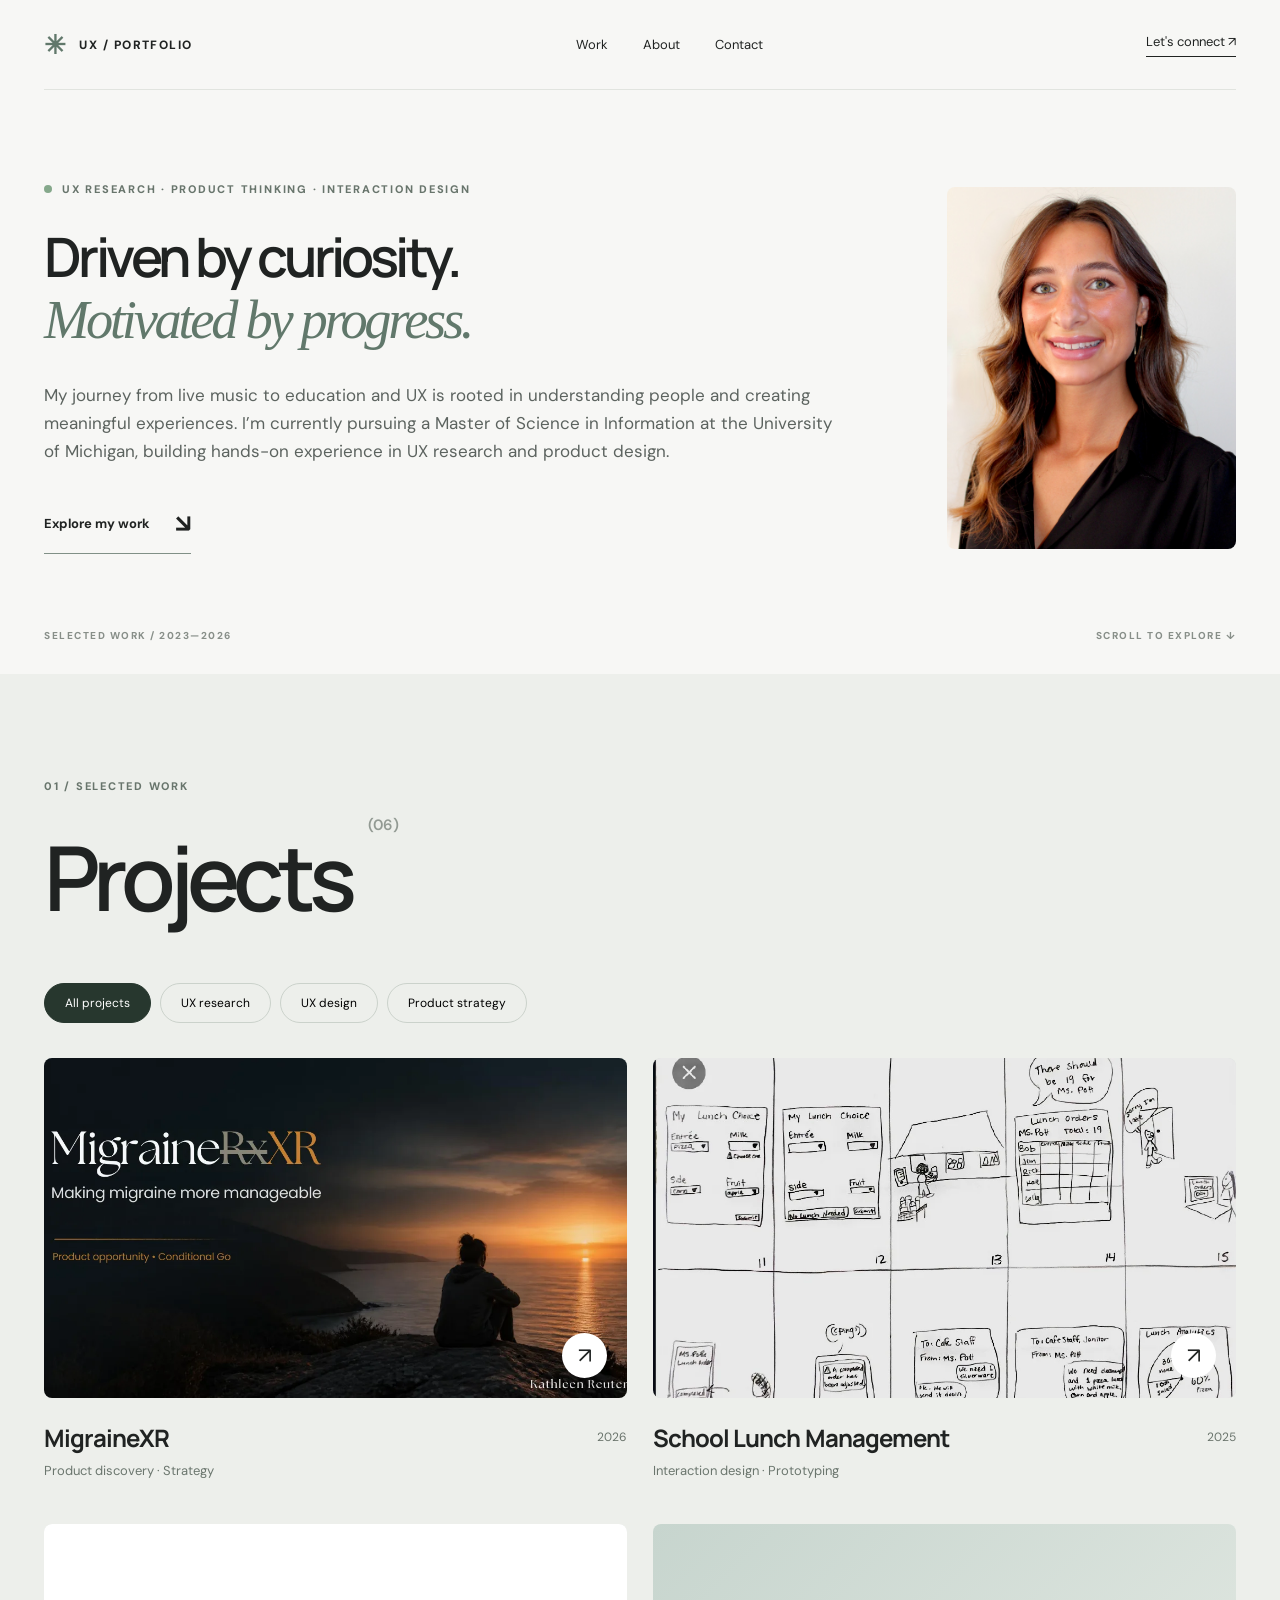
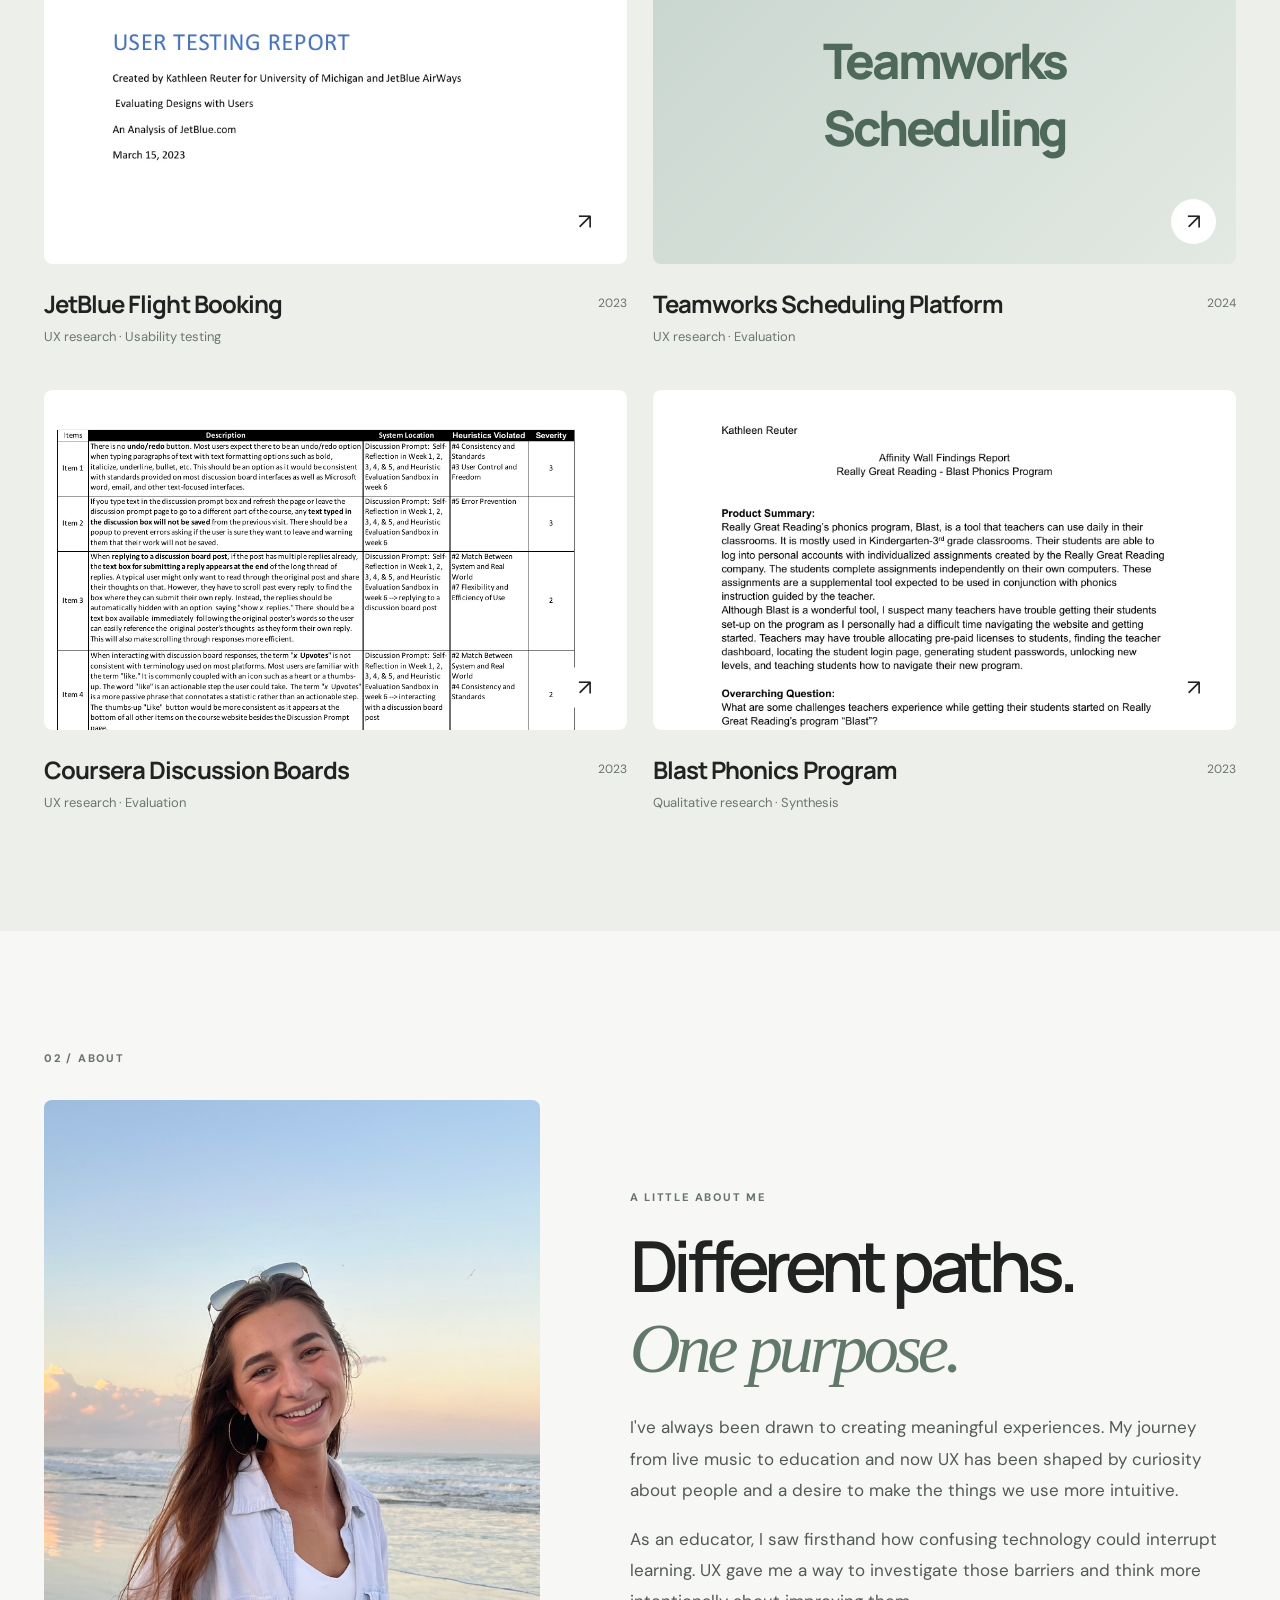
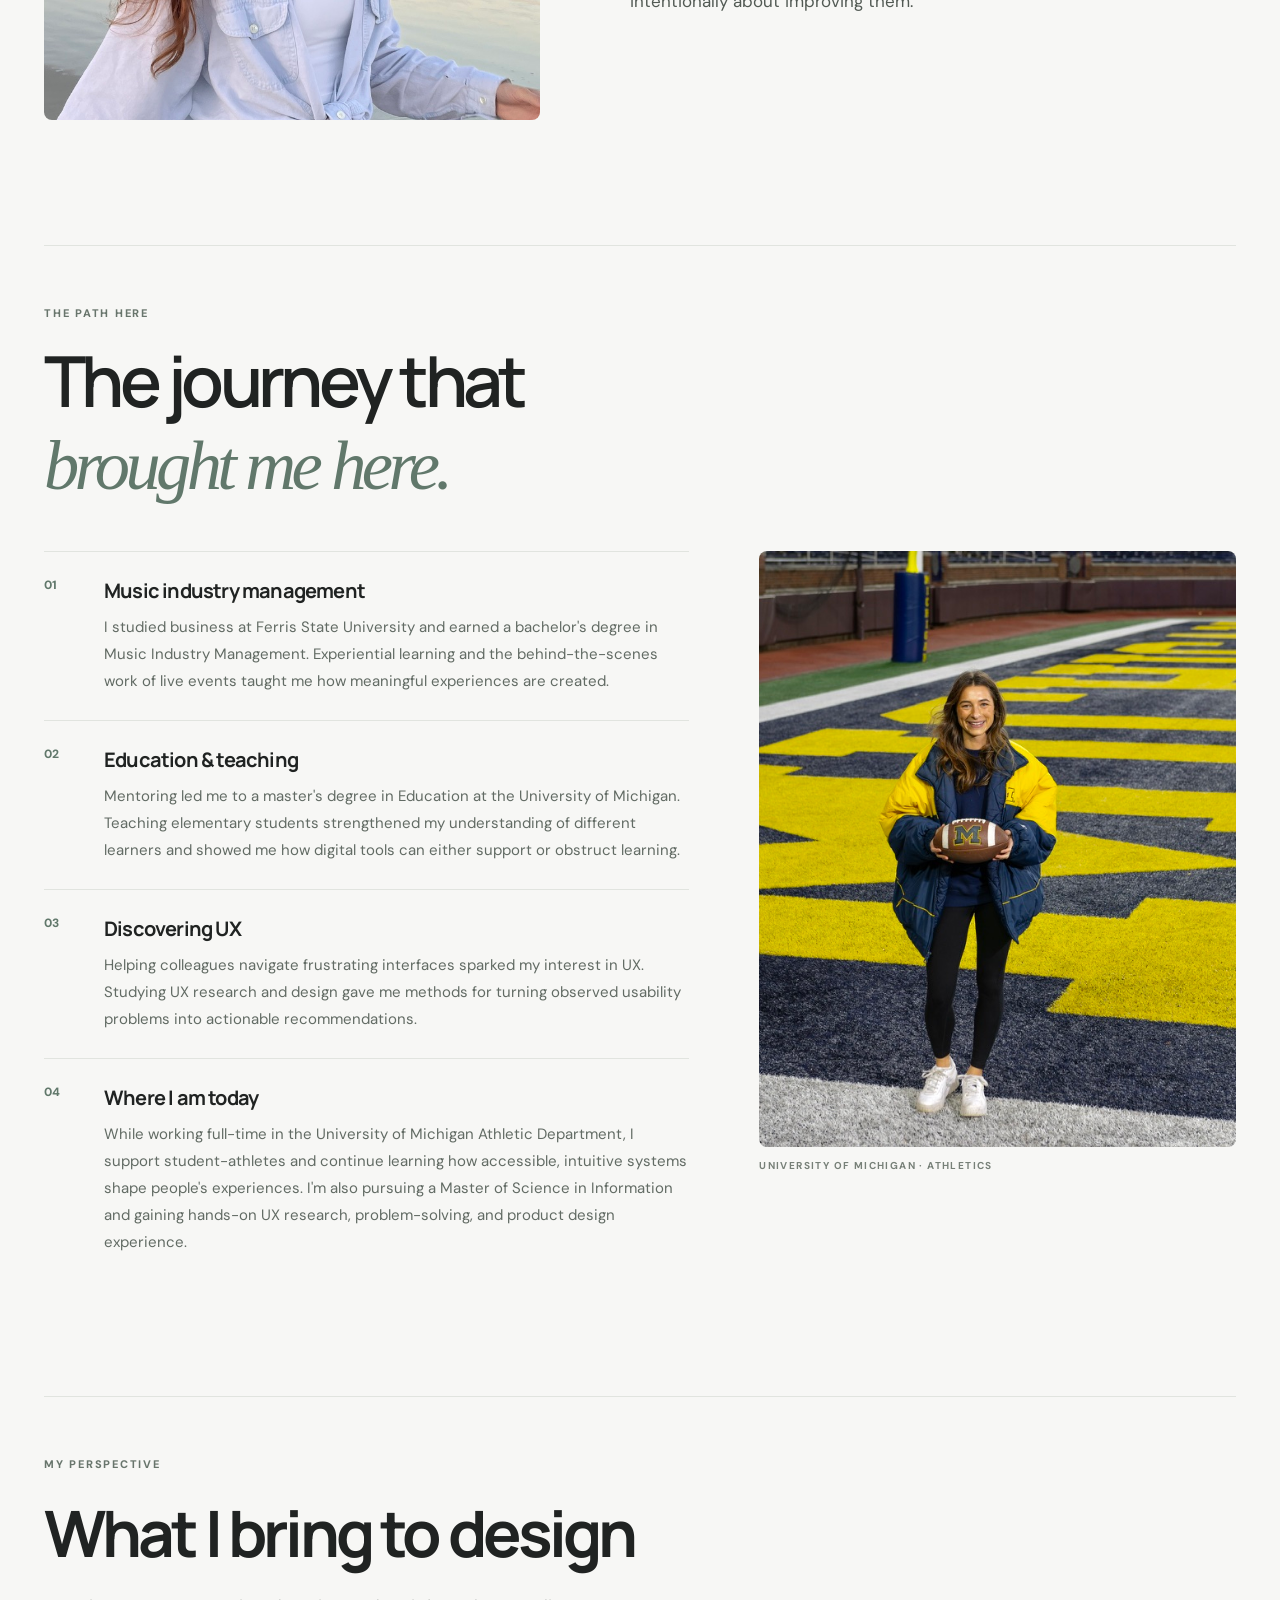
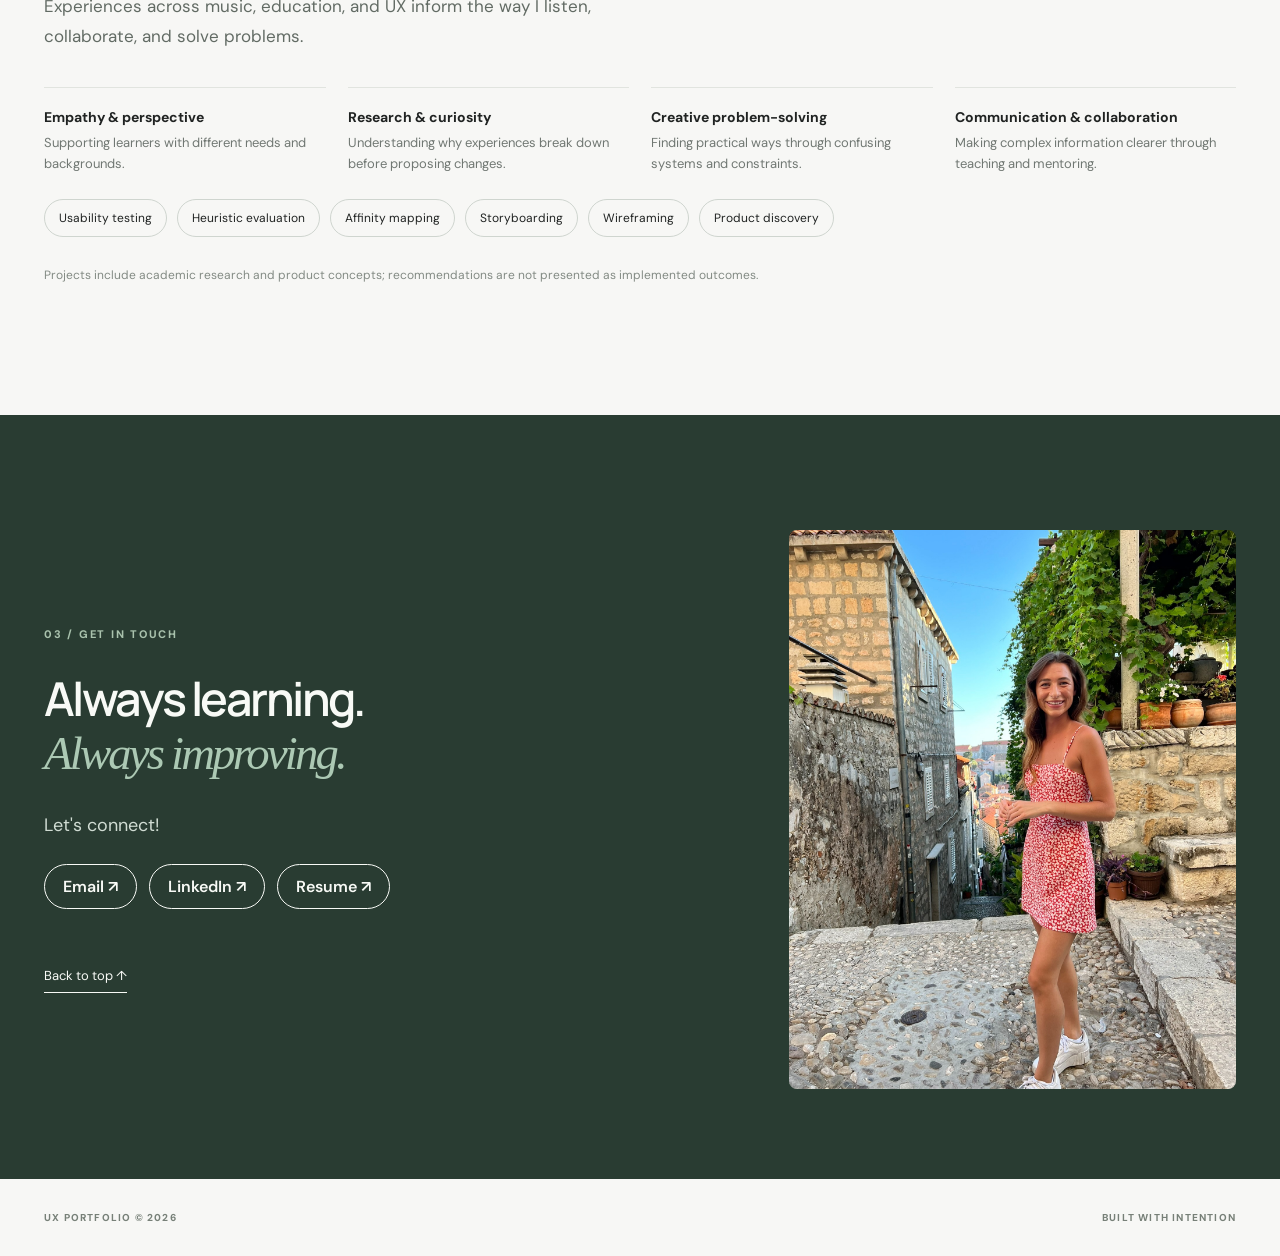
==== index.html @ 49d306f0 "Add files via upload" ====
<!doctype html>
<html lang="en"><head><meta charset="utf-8"><meta name="viewport" content="width=device-width, initial-scale=1"><meta name="theme-color" content="#f7f7f5"><meta name="description" content="UX research, interaction design, and product discovery portfolio."><title>UX Portfolio — Research & Product Design</title><link rel="stylesheet" href="styles.css"></head>
<body><a class="skip" href="#main">Skip to content</a><header class="nav wrap"><a class="brand" href="#home" aria-label="Portfolio home"><span class="brand-mark">✳</span><span>UX / PORTFOLIO</span></a><nav aria-label="Main navigation"><a href="#work">Work</a><a href="#about">About</a><a href="#contact">Contact</a></nav><a class="nav-cta" href="#contact">Let's connect <span aria-hidden="true">↗</span></a></header><main id="main"><section id="home" class="hero wrap"><div class="hero-layout"><div class="hero-copy"><div class="eyebrow"><span class="dot"></span> UX RESEARCH · PRODUCT THINKING · INTERACTION DESIGN</div><h1>Driven by curiosity.<br><em>Motivated by progress.</em></h1><p class="hero-intro">My journey from live music to education and UX is rooted in understanding people and creating meaningful experiences. I’m currently pursuing a Master of Science in Information at the University of Michigan, building hands-on experience in UX research and product design.</p><a class="hero-explore" href="#work">Explore my work <span aria-hidden="true">↘</span></a></div><figure class="hero-portrait"><img src="assets/photos/headshot.jpg" alt="Professional portrait of the portfolio designer" fetchpriority="high"></figure></div><div class="hero-meta"><span>SELECTED WORK / 2023—2026</span><span>SCROLL TO EXPLORE ↓</span></div></section><section id="work" class="work-section"><div class="wrap"><div class="section-heading"><div><div class="eyebrow">01 / SELECTED WORK</div><h2>Projects<span class="count">(06)</span></h2></div></div><div class="filters" role="group" aria-label="Filter projects"><button class="filter active" data-filter="all" aria-pressed="true">All projects</button><button class="filter" data-filter="research" aria-pressed="false">UX research</button><button class="filter" data-filter="design" aria-pressed="false">UX design</button><button class="filter" data-filter="strategy" aria-pressed="false">Product strategy</button></div><div class="project-grid" id="project-grid"></div></div></section><section id="about" class="about wrap"><div class="eyebrow">02 / ABOUT</div><div class="about-intro"><figure class="about-photo"><img src="assets/photos/beach.jpg" alt="Smiling portrait at the beach" loading="lazy"></figure><div class="about-intro-copy"><span class="small-label">A LITTLE ABOUT ME</span><h2>Different paths.<br><em>One purpose.</em></h2><p>I've always been drawn to creating meaningful experiences. My journey from live music to education and now UX has been shaped by curiosity about people and a desire to make the things we use more intuitive.</p><p>As an educator, I saw firsthand how confusing technology could interrupt learning. UX gave me a way to investigate those barriers and think more intentionally about improving them.</p></div></div><div class="journey"><div class="journey-heading"><span class="small-label">THE PATH HERE</span><h3>The journey that<br><em>brought me here.</em></h3></div><div class="journey-grid"><div class="journey-steps"><div class="journey-step"><span class="step-number">01</span><div><h4>Music industry management</h4><p>I studied business at Ferris State University and earned a bachelor's degree in Music Industry Management. Experiential learning and the behind-the-scenes work of live events taught me how meaningful experiences are created.</p></div></div><div class="journey-step"><span class="step-number">02</span><div><h4>Education & teaching</h4><p>Mentoring led me to a master's degree in Education at the University of Michigan. Teaching elementary students strengthened my understanding of different learners and showed me how digital tools can either support or obstruct learning.</p></div></div><div class="journey-step"><span class="step-number">03</span><div><h4>Discovering UX</h4><p>Helping colleagues navigate frustrating interfaces sparked my interest in UX. Studying UX research and design gave me methods for turning observed usability problems into actionable recommendations.</p></div></div><div class="journey-step"><span class="step-number">04</span><div><h4>Where I am today</h4><p>While working full-time in the University of Michigan Athletic Department, I support student-athletes and continue learning how accessible, intuitive systems shape people's experiences. I'm also pursuing a Master of Science in Information and gaining hands-on UX research, problem-solving, and product design experience.</p></div></div></div><figure class="journey-photo"><img src="assets/photos/stadium.jpg" alt="Standing in the Michigan Stadium end zone holding a football" loading="lazy"><figcaption>UNIVERSITY OF MICHIGAN · ATHLETICS</figcaption></figure></div></div><div class="strengths-section"><div class="strengths-heading"><span class="small-label">MY PERSPECTIVE</span><h3>What I bring to design</h3><p>Experiences across music, education, and UX inform the way I listen, collaborate, and solve problems.</p></div><div class="strength-grid"><div><strong>Empathy & perspective</strong><span>Supporting learners with different needs and backgrounds.</span></div><div><strong>Research & curiosity</strong><span>Understanding why experiences break down before proposing changes.</span></div><div><strong>Creative problem-solving</strong><span>Finding practical ways through confusing systems and constraints.</span></div><div><strong>Communication & collaboration</strong><span>Making complex information clearer through teaching and mentoring.</span></div></div><div class="skill-list"><span>Usability testing</span><span>Heuristic evaluation</span><span>Affinity mapping</span><span>Storyboarding</span><span>Wireframing</span><span>Product discovery</span></div><p class="muted">Projects include academic research and product concepts; recommendations are not presented as implemented outcomes.</p></div></section><section id="contact" class="contact"><div class="wrap contact-layout"><div class="contact-copy"><div class="eyebrow">03 / GET IN TOUCH</div><h2><span class="contact-headline-line">Always learning.</span><em class="contact-headline-line">Always improving.</em></h2><p>Let's connect!</p><div class="contact-links" aria-label="Contact links"><a href="mailto:reuterk@umich.edu">Email ↗</a><a href="https://www.linkedin.com/in/kathleenreuter/" target="_blank" rel="noopener noreferrer">LinkedIn ↗</a><a href="assets/Kathleen_Reuter_Resume.pdf" target="_blank" rel="noopener noreferrer">Resume ↗</a></div><a href="#home" class="backtop">Back to top ↑</a></div><figure class="contact-photo"><img src="assets/photos/contact.jpg" alt="Smiling on a sunlit stone street while traveling" loading="lazy"></figure></div></section></main><footer class="footer wrap"><span>UX PORTFOLIO © <span id="year"></span></span><span>BUILT WITH INTENTION</span></footer><dialog id="case-dialog" aria-labelledby="case-title"><button class="close" id="close-dialog" aria-label="Close case study">✕</button><div id="case-content"></div></dialog><script src="projects.js"></script><script src="script.js"></script></body></html>
---- styles.css ----
@import url('https://fonts.googleapis.com/css2?family=DM+Sans:wght@400;500;600;700&family=Manrope:wght@400;500;600;700;800&display=swap');:root{--ink:#202322;--muted:#717873;--bg:#f7f7f5;--line:#e1e4df;--accent:#61786b}*{box-sizing:border-box}html{scroll-behavior:smooth}body{margin:0;background:var(--bg);color:var(--ink);font-family:'DM Sans',sans-serif}a{color:inherit;text-decoration:none}button{font:inherit}button:focus-visible,a:focus-visible{outline:3px solid #688f7b;outline-offset:4px}.wrap{width:min(1200px,calc(100% - 88px));margin:auto}.skip{position:absolute;top:-100px;background:white;padding:12px;z-index:20}.skip:focus{top:8px}.nav{height:90px;display:flex;align-items:center;justify-content:space-between;border-bottom:1px solid var(--line)}.brand{font-size:12px;font-weight:800;letter-spacing:.12em;display:flex;align-items:center;gap:12px}.brand-mark{font-size:26px;color:var(--accent)}.nav nav{display:flex;gap:35px;font-size:13px}.nav-cta{font-size:13px;border-bottom:1px solid;padding-bottom:6px}.hero{padding-top:108px}.eyebrow{font-size:11px;font-weight:800;letter-spacing:.16em;color:#68756c;display:flex;align-items:center;gap:10px}.dot{width:8px;height:8px;background:#85a88b;border-radius:50%}h1,h2,h3,p{margin-top:0}h1,h2{font-family:Manrope,sans-serif;letter-spacing:-.075em}h1{font-size:clamp(75px,11vw,165px);line-height:1.01;margin:35px 0 42px;font-weight:600}h1 em,h2 em{font-family:Georgia,serif;font-weight:400;color:var(--accent);letter-spacing:-.06em}.hero-bottom{display:flex;justify-content:space-between;align-items:end}.hero-bottom p{font-size:20px;line-height:1.65;max-width:550px;color:#5c635f}.round-arrow{border:1px solid #bdc5bf;border-radius:100%;height:70px;width:70px;display:grid;place-items:center;font-size:30px;transition:background .2s,transform .2s}.round-arrow:hover{background:#dce7de;transform:translateY(3px)}.hero-meta{display:flex;justify-content:space-between;margin-top:110px;padding-bottom:32px;font-size:10px;font-weight:800;letter-spacing:.15em;color:#888f89}.work-section{background:#edefeb;padding:105px 0 120px}.section-heading{display:flex;justify-content:space-between;align-items:end;gap:50px}.section-heading h2{font-size:clamp(60px,7vw,105px);font-weight:600;margin:22px 0 0}.count{font-family:DM Sans;font-size:15px;letter-spacing:0;color:#929a93;vertical-align:top;margin-left:18px}.section-heading>p{max-width:370px;font-size:15px;line-height:1.8;color:#6a716c}.filters{display:flex;gap:9px;flex-wrap:wrap;margin:45px 0 35px}.filter{border:1px solid #cbd2cb;background:transparent;border-radius:50px;padding:11px 20px;cursor:pointer;font-size:12px}.filter.active,.filter:hover{background:#27372e;color:white;border-color:#27372e}.project-grid{display:grid;grid-template-columns:repeat(2,minmax(0,1fr));gap:45px 26px}.project{cursor:pointer;text-align:left;background:transparent;border:0;padding:0;display:block;width:100%;color:inherit}.thumb{height:340px;border-radius:8px;overflow:hidden;background:#dce2dc;display:grid;place-items:center;position:relative}.thumb img{width:100%;height:100%;object-fit:cover;object-position:center 22%;transition:transform .4s}.project:hover img{transform:scale(1.035)}.thumb.noimage{background:linear-gradient(135deg,#c7d5ce,#e3e9e3)}.graphic{font-family:Manrope;font-size:clamp(25px,4vw,49px);font-weight:800;letter-spacing:-.07em;color:#4e695a;text-align:center;padding:30px}.thumb .view{position:absolute;right:20px;bottom:20px;background:#fff;border-radius:50%;width:45px;height:45px;display:grid;place-items:center;font-size:22px}.project-top{display:flex;justify-content:space-between;gap:15px;align-items:center;margin:23px 0 8px}.project h3{font-family:Manrope;font-size:24px;letter-spacing:-.04em;margin:0}.project-year{font-size:12px;color:#69736b}.project-sub{font-size:13px;color:#6b766e;margin-bottom:0}.about{padding:120px 0 130px}.about-grid{display:grid;grid-template-columns:1.1fr 1fr;gap:60px;margin-top:32px}.about h2{font-size:clamp(55px,6vw,90px);font-weight:600;line-height:1.15}.about-grid p{font-size:18px;line-height:1.8;color:#525a54}.about-grid .muted{font-size:13px;color:#838b84}.skill-list{display:flex;gap:10px;flex-wrap:wrap;margin-top:25px}.skill-list span{border:1px solid #cfd5cf;border-radius:30px;padding:10px 14px;font-size:12px}.contact{background:#293c32;color:#f8faf6;padding:115px 0 90px}.contact .eyebrow{color:#a9c2ad}.contact h2{font-size:clamp(64px,9vw,130px);line-height:1.1;font-weight:600;margin:30px 0}.contact h2 em{color:#acc9b4}.contact p{font-size:18px;color:#d0dcd3;line-height:1.6}.contact .contact-note{font-size:12px;color:#a9b9ad}.backtop{display:inline-block;margin-top:40px;border-bottom:1px solid;padding-bottom:8px;font-size:13px}.footer{padding:32px 0;display:flex;justify-content:space-between;font-size:10px;font-weight:800;letter-spacing:.12em;color:#778078}dialog{border:0;padding:0;max-width:850px;width:calc(100% - 28px);max-height:90vh;border-radius:12px;background:#fbfcfa;color:var(--ink);box-shadow:0 30px 100px #0004}dialog::backdrop{background:#15251bc4;backdrop-filter:blur(5px)}.close{position:sticky;top:15px;float:right;margin:15px 15px 0 0;border:0;background:#e8eee8;border-radius:100%;height:40px;width:40px;cursor:pointer;z-index:3}.case{padding:55px 55px 65px}.case h2{font-size:clamp(40px,6vw,70px);line-height:1.12;margin:18px 0}.case-lead{font-size:21px;line-height:1.5;color:#53645a}.case-cover{width:100%;max-height:410px;object-fit:contain;background:#edf1ed;border-radius:8px;margin:25px 0}.case h3{font-size:15px;text-transform:uppercase;letter-spacing:.13em;margin:38px 0 12px}.case p{line-height:1.85;color:#555f58}.case-tags{display:flex;flex-wrap:wrap;gap:9px;margin-top:18px}.case-tags span{background:#e7eee7;border-radius:25px;padding:8px 12px;font-size:12px}.source-link{display:inline-block;margin-top:30px;padding:15px 21px;background:#273e30;color:white;border-radius:5px;font-size:13px}.disclaimer{font-size:12px!important;color:#818981!important}@media(max-width:750px){.wrap{width:calc(100% - 38px)}.nav{height:75px}.nav nav{gap:16px}.nav-cta{display:none}.hero{padding-top:75px}h1{font-size:clamp(61px,13vw,100px)}.hero-bottom p{font-size:16px;max-width:75%}.round-arrow{width:54px;height:54px}.hero-meta{margin-top:85px}.section-heading{display:block}.section-heading>p{margin-top:20px}.work-section{padding:75px 0}.project-grid{grid-template-columns:1fr}.thumb{height:280px}.about{padding:80px 0}.about-grid{grid-template-columns:1fr;gap:12px}.about-grid p{font-size:16px}.contact{padding:80px 0}.case{padding:45px 22px}.case h2{font-size:42px}}@media(prefers-reduced-motion:reduce){html{scroll-behavior:auto}*{transition:none!important}}
/* Personal story and strengths */
.strength-heading{font-family:Manrope,sans-serif;font-size:19px;letter-spacing:-.035em;margin:32px 0 18px}.strength-grid{display:grid;grid-template-columns:repeat(2,minmax(0,1fr));gap:22px 20px}.strength-grid div{border-top:1px solid var(--line);padding-top:14px}.strength-grid strong{display:block;font-size:14px;margin-bottom:7px}.strength-grid span{display:block;font-size:13px;line-height:1.6;color:var(--muted)}@media(max-width:550px){.strength-grid{grid-template-columns:1fr}}

/* Photo-led editorial redesign */
.hero{padding-top:92px}.hero-layout{display:grid;grid-template-columns:minmax(0,1.35fr) minmax(260px,.65fr);gap:55px;align-items:center}.hero h1{font-size:clamp(66px,8.5vw,125px);margin:30px 0 30px}.hero-intro{font-size:18px;line-height:1.75;color:#5c635f;max-width:570px}.hero-explore{display:inline-flex;align-items:center;gap:25px;font-size:13px;font-weight:700;border-bottom:1px solid #819087;padding:13px 0;margin-top:12px}.hero-explore span{font-size:25px}.hero-portrait,.about-photo,.journey-photo,.contact-photo{margin:0;min-width:0}.hero-portrait img{display:block;width:100%;aspect-ratio:4/5;object-fit:cover;object-position:center 26%;border-radius:8px}.hero-portrait figcaption,.journey-photo figcaption{font-size:10px;letter-spacing:.14em;font-weight:700;color:#778078;margin-top:12px}.hero-meta{margin-top:75px}.section-heading>p{display:none}
.about{padding:120px 0}.about-intro{display:grid;grid-template-columns:minmax(0,.9fr) minmax(0,1.1fr);align-items:center;gap:clamp(35px,7vw,100px);margin-top:35px}.about-photo img{width:100%;aspect-ratio:4/5;object-fit:cover;object-position:center 42%;border-radius:8px;display:block}.small-label{font-size:11px;font-weight:800;letter-spacing:.16em;color:#68756c}.about-intro-copy h2{font-size:clamp(48px,5.5vw,80px);line-height:1.13;margin:20px 0 24px}.about-intro-copy p{font-size:17px;line-height:1.85;color:#525a54}.about-intro-copy .about-statement{font-weight:700;color:#3b5546;font-size:18px}.journey{margin-top:125px;padding-top:55px;border-top:1px solid var(--line)}.journey-heading h3{font-family:Manrope,sans-serif;letter-spacing:-.065em;font-weight:600;font-size:clamp(42px,5.5vw,72px);line-height:1.16;margin:18px 0 45px}.journey-heading h3 em{font-family:Georgia,serif;font-weight:400;color:var(--accent)}.journey-grid{display:grid;grid-template-columns:minmax(0,1.15fr) minmax(0,.85fr);gap:70px;align-items:start}.journey-step{display:grid;grid-template-columns:40px 1fr;gap:20px;border-top:1px solid var(--line);padding:25px 0}.step-number{font-size:12px;color:var(--accent);font-weight:800}.journey-step h4{font-family:Manrope,sans-serif;font-size:20px;letter-spacing:-.04em;margin:0 0 10px}.journey-step p{font-size:15px;line-height:1.8;color:#626b64;margin:0}.journey-photo{position:sticky;top:35px}.journey-photo img{width:100%;aspect-ratio:4/5;object-fit:cover;object-position:center;border-radius:8px;display:block}.strengths-section{margin-top:115px;padding-top:55px;border-top:1px solid var(--line)}.strengths-heading{max-width:640px}.strengths-heading h3{font-family:Manrope,sans-serif;font-size:clamp(38px,5vw,65px);letter-spacing:-.06em;margin:16px 0}.strengths-heading p{font-size:17px;line-height:1.75;color:#626b64}.strengths-section .strength-grid{grid-template-columns:repeat(4,minmax(0,1fr));gap:22px;margin-top:35px}.strengths-section .strength-grid div{padding-top:20px}.strengths-section .muted{font-size:12px;color:#838b84;margin-top:30px}.contact-layout{display:grid;grid-template-columns:minmax(0,1.2fr) minmax(0,.8fr);gap:75px;align-items:center}.contact h2{font-size:clamp(68px,9vw,125px)}.contact-copy>p{max-width:520px}.contact-photo img{display:block;width:100%;aspect-ratio:4/5;object-fit:cover;object-position:center 35%;border-radius:8px}.contact-photo{align-self:stretch}.contact-photo img{height:100%}
@media(max-width:850px){.hero-layout{gap:25px;grid-template-columns:minmax(0,1.2fr) minmax(0,.8fr)}.hero h1{font-size:clamp(52px,8vw,82px)}.hero-intro{font-size:16px}.journey-grid{gap:30px}.strengths-section .strength-grid{grid-template-columns:repeat(2,minmax(0,1fr))}.contact-layout{gap:30px}}
@media(max-width:620px){.hero{padding-top:55px}.hero-layout{grid-template-columns:1fr}.hero h1{font-size:clamp(58px,12vw,82px)}.hero-portrait{width:min(78%,360px);margin:15px auto 0}.hero-meta{margin-top:50px}.about{padding:80px 0}.about-intro{grid-template-columns:1fr;gap:30px}.about-photo{width:min(85%,390px);margin:auto}.about-intro-copy h2{font-size:53px}.journey{margin-top:75px}.journey-grid{grid-template-columns:1fr}.journey-photo{position:static;max-width:440px}.strengths-section{margin-top:75px}.contact-layout{grid-template-columns:1fr}.contact-photo{width:min(85%,380px);margin:10px auto 0}.contact-photo img{height:auto}.contact h2{font-size:75px}}

/* V11: compact hero headline, retaining existing type and colors */
.hero h1{font-size:clamp(36px,4.25vw,62px);line-height:1.12;letter-spacing:-.065em}
@media(max-width:850px){.hero h1{font-size:clamp(32px,4.7vw,48px)}}
@media(max-width:620px){.hero h1{font-size:clamp(35px,8vw,54px)}}

/* Contact headline: one phrase per line at all screen widths. */
.contact-copy h2 {font-size:clamp(28px,3.65vw,53px);letter-spacing:-.055em;line-height:1.18;}
.contact-headline-line {display:block;white-space:nowrap;}
@media(max-width:620px){.contact-copy h2{font-size:clamp(25px,7.1vw,43px);}}

/* V15: give the homepage introduction room to read in approximately four lines on desktop. */
@media (min-width: 1100px) {
  .hero-layout { grid-template-columns: minmax(0, 1.65fr) minmax(240px, .55fr); gap: 34px; }
  .hero-intro { max-width: 790px; font-size: 17px; line-height: 1.65; }
}

/* Contact action links */
.contact-links{display:flex;gap:12px;flex-wrap:wrap;margin:24px 0 18px}
.contact-links a{display:inline-flex;align-items:center;justify-content:center;padding:11px 18px;border:1px solid currentColor;border-radius:999px;text-decoration:none;font-weight:600;transition:background .2s,color .2s}
.contact-links a:hover,.contact-links a:focus-visible{background:#252525;color:white}
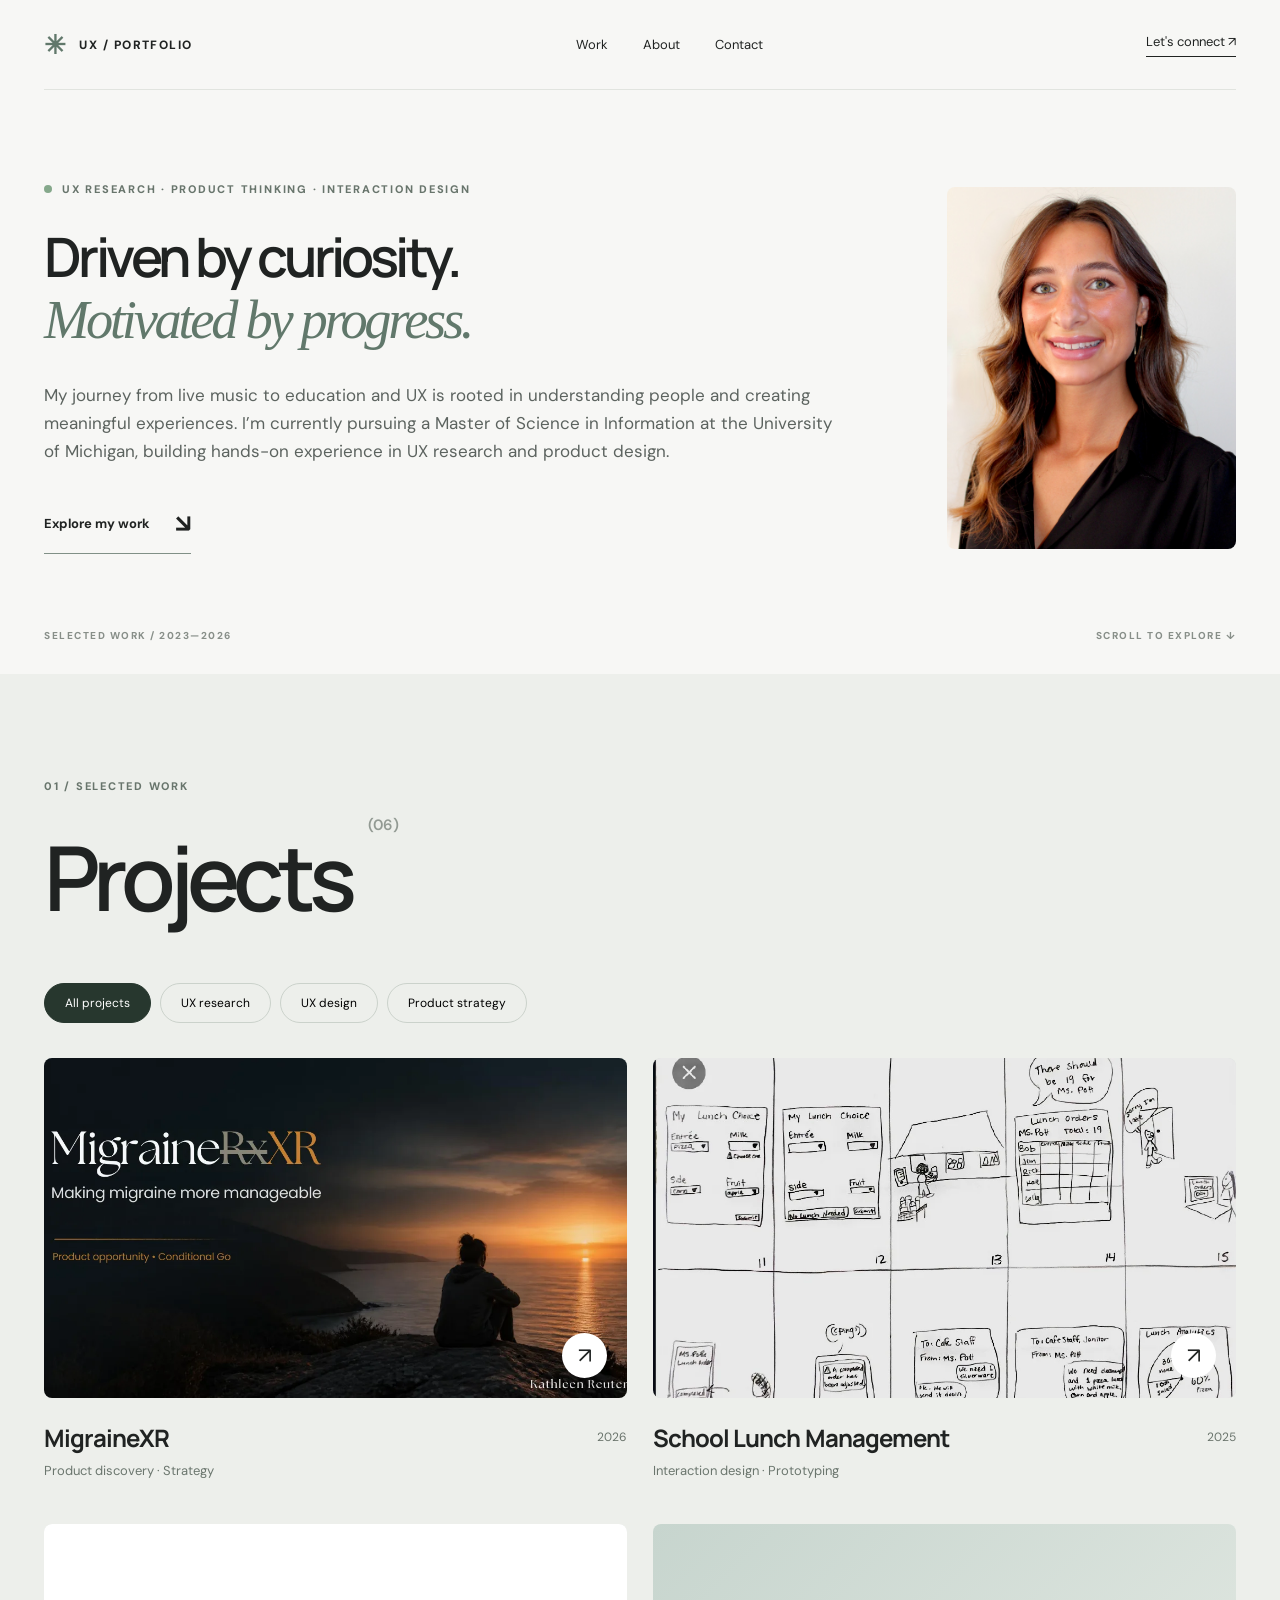
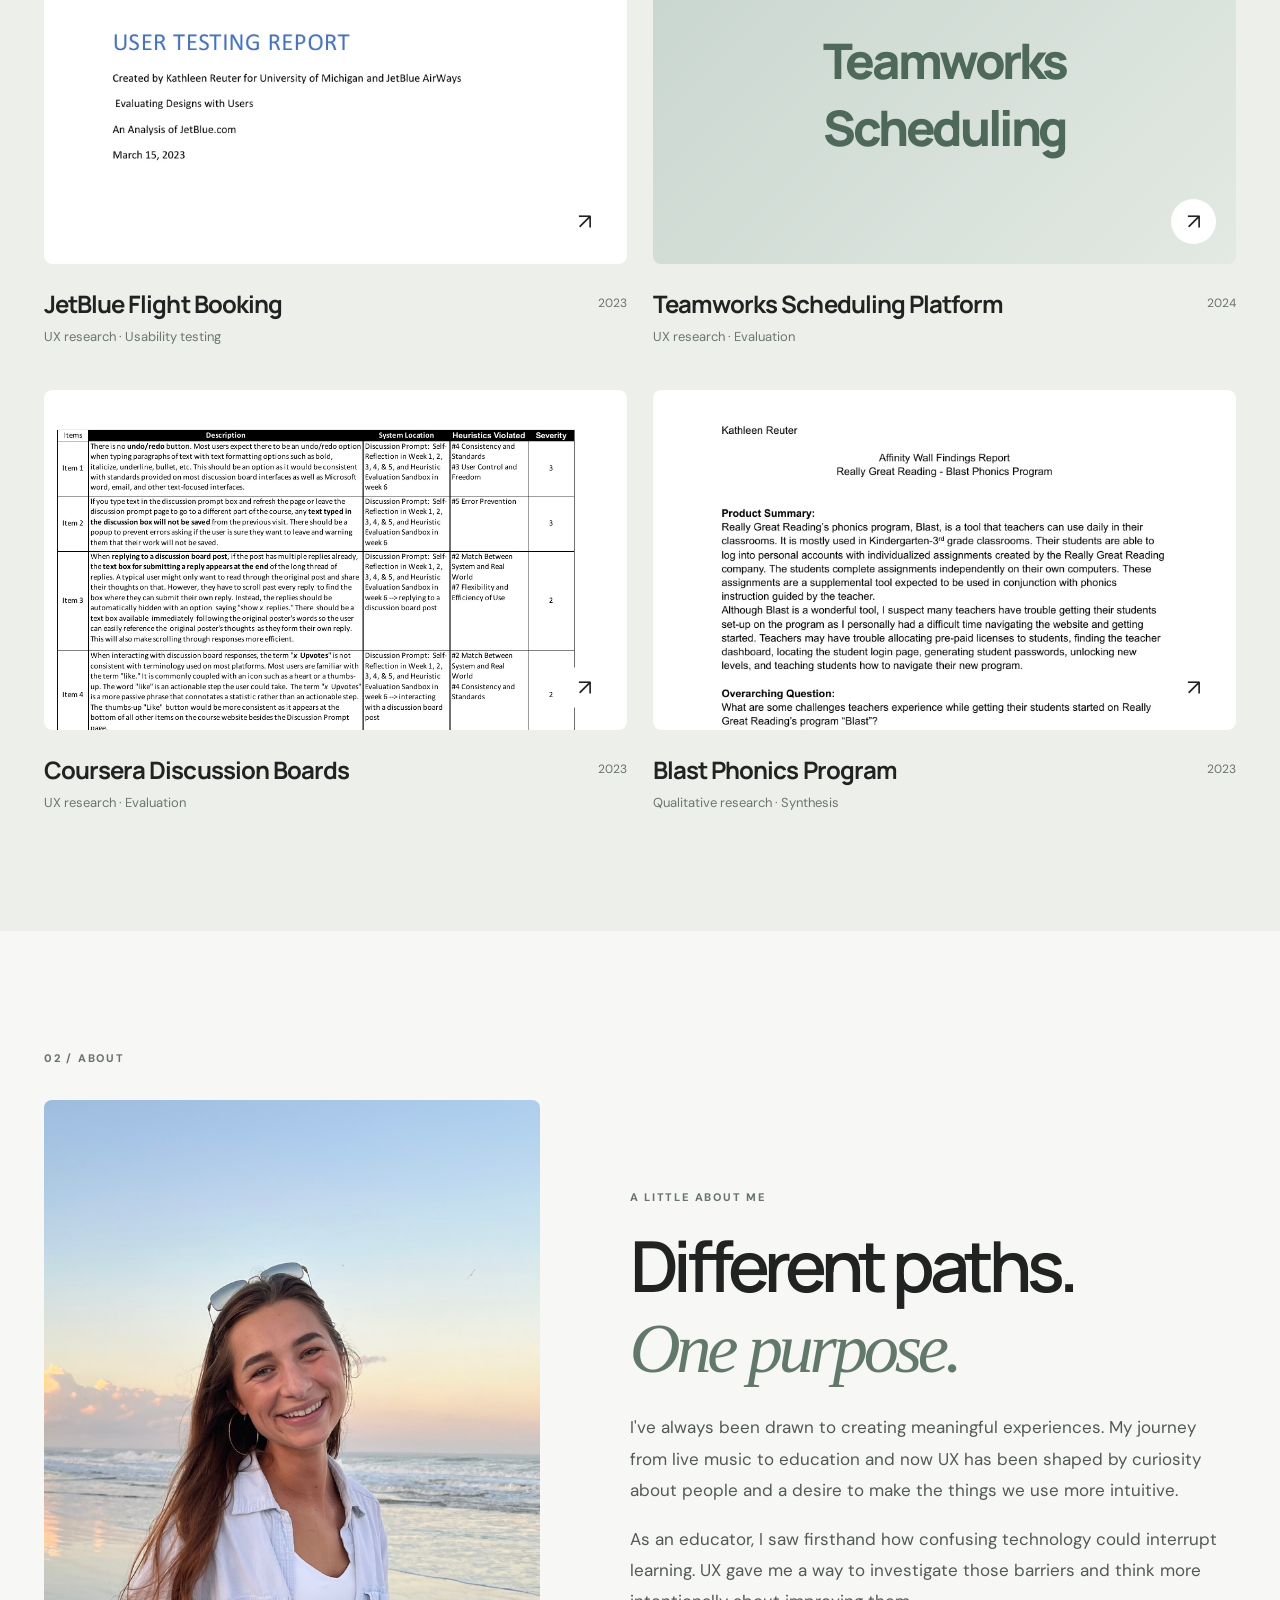
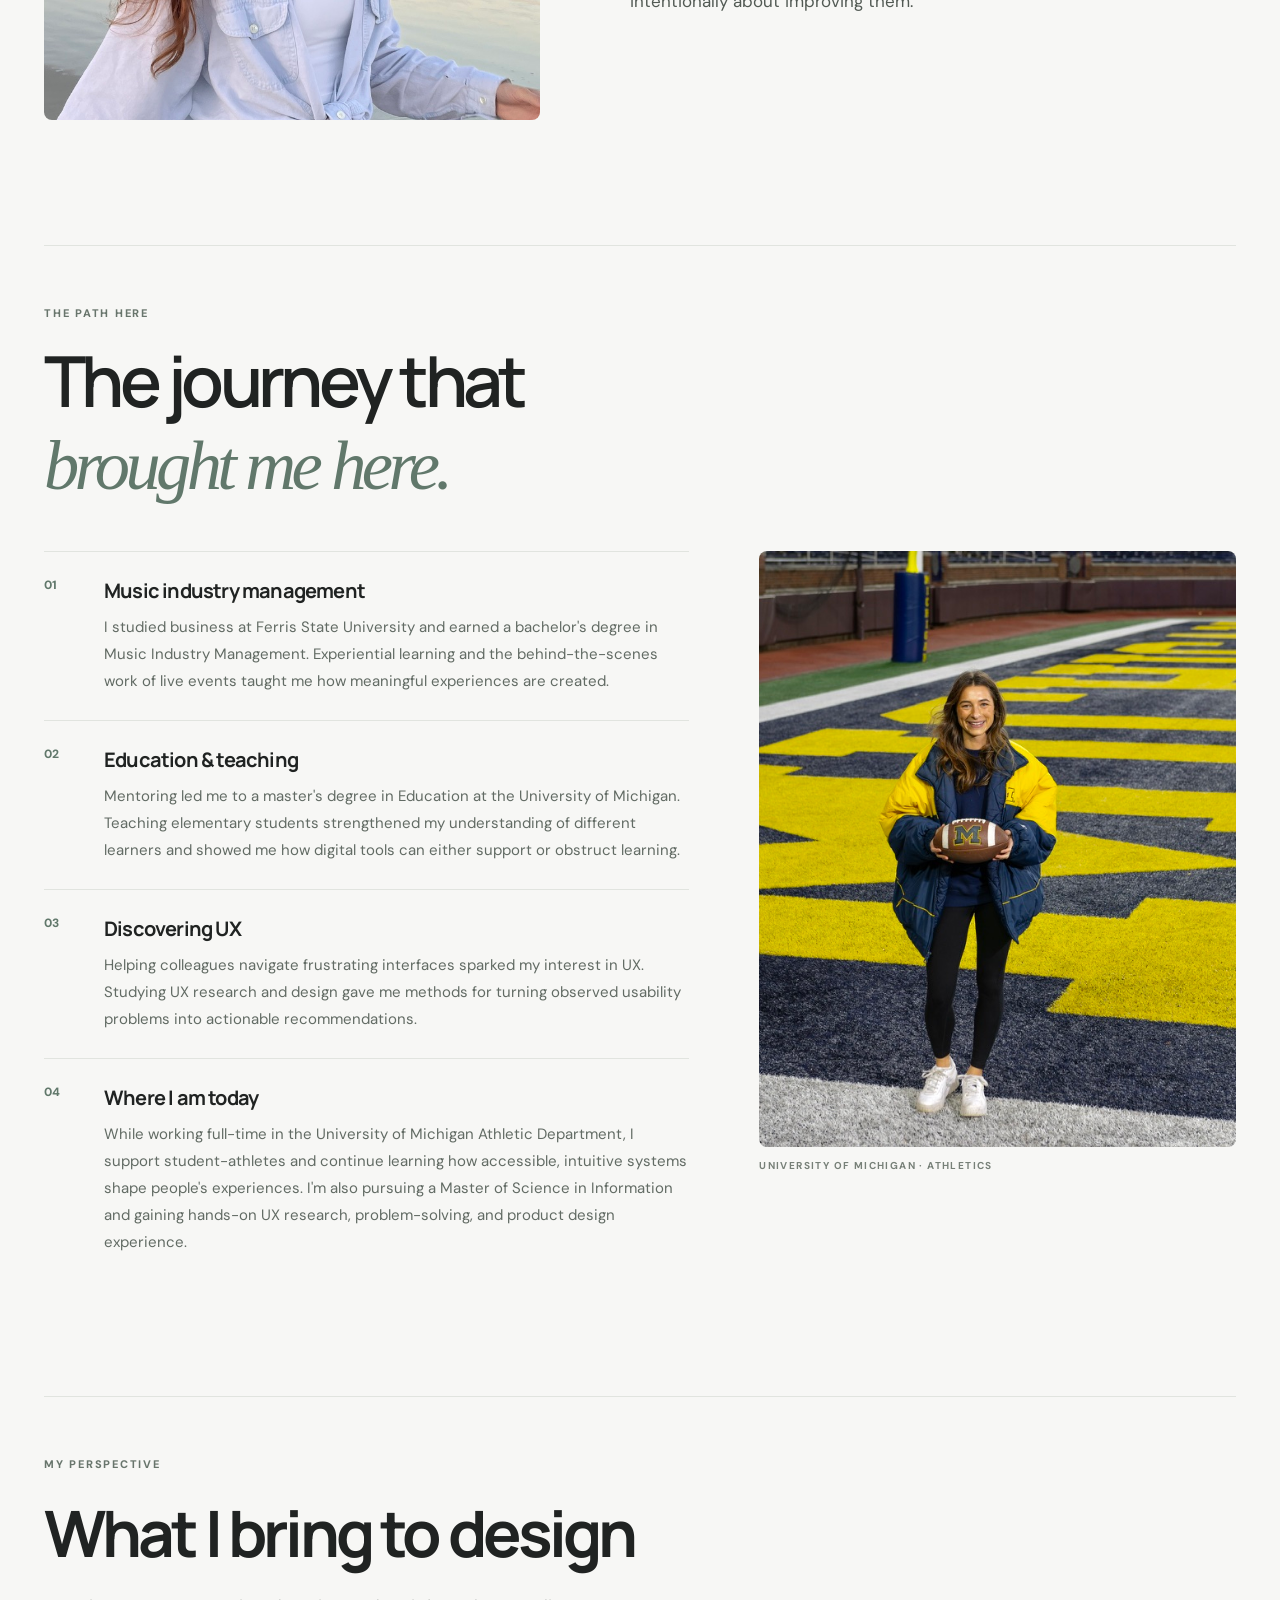
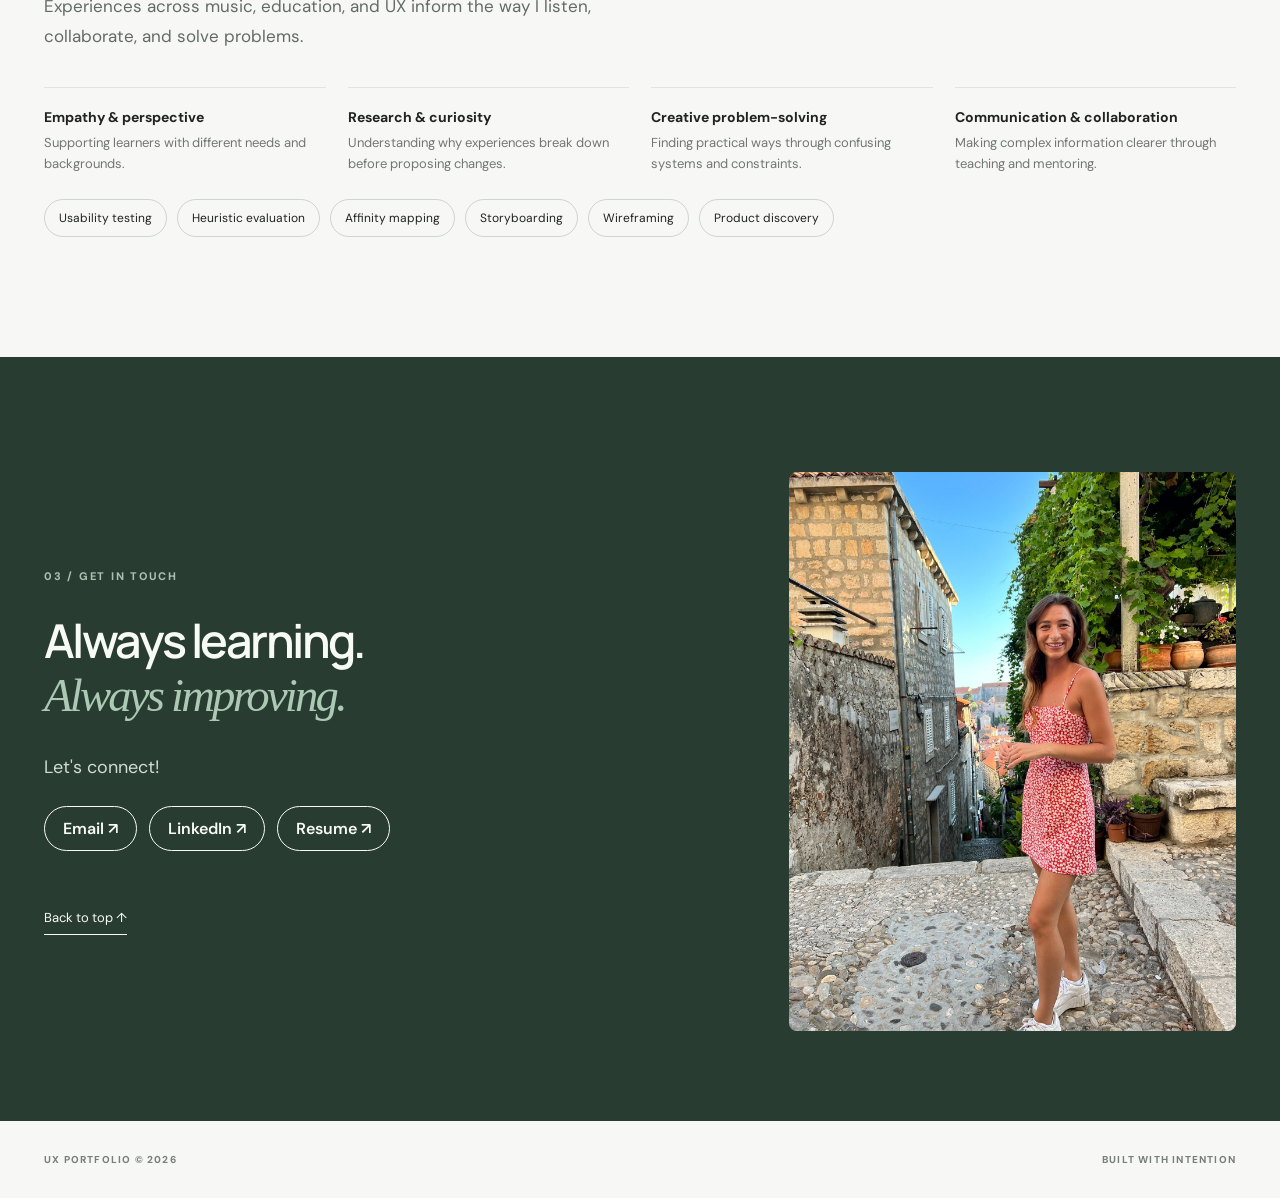
==== commit da1932fe: "Edit text" ====
--- a/index.html
+++ b/index.html
@@ -1,3 +1,13 @@
 <!doctype html>
-<html lang="en"><head><meta charset="utf-8"><meta name="viewport" content="width=device-width, initial-scale=1"><meta name="theme-color" content="#f7f7f5"><meta name="description" content="UX research, interaction design, and product discovery portfolio."><title>UX Portfolio — Research & Product Design</title><link rel="stylesheet" href="styles.css"></head>
-<body><a class="skip" href="#main">Skip to content</a><header class="nav wrap"><a class="brand" href="#home" aria-label="Portfolio home"><span class="brand-mark">✳</span><span>UX / PORTFOLIO</span></a><nav aria-label="Main navigation"><a href="#work">Work</a><a href="#about">About</a><a href="#contact">Contact</a></nav><a class="nav-cta" href="#contact">Let's connect <span aria-hidden="true">↗</span></a></header><main id="main"><section id="home" class="hero wrap"><div class="hero-layout"><div class="hero-copy"><div class="eyebrow"><span class="dot"></span> UX RESEARCH · PRODUCT THINKING · INTERACTION DESIGN</div><h1>Driven by curiosity.<br><em>Motivated by progress.</em></h1><p class="hero-intro">My journey from live music to education and UX is rooted in understanding people and creating meaningful experiences. I’m currently pursuing a Master of Science in Information at the University of Michigan, building hands-on experience in UX research and product design.</p><a class="hero-explore" href="#work">Explore my work <span aria-hidden="true">↘</span></a></div><figure class="hero-portrait"><img src="assets/photos/headshot.jpg" alt="Professional portrait of the portfolio designer" fetchpriority="high"></figure></div><div class="hero-meta"><span>SELECTED WORK / 2023—2026</span><span>SCROLL TO EXPLORE ↓</span></div></section><section id="work" class="work-section"><div class="wrap"><div class="section-heading"><div><div class="eyebrow">01 / SELECTED WORK</div><h2>Projects<span class="count">(06)</span></h2></div></div><div class="filters" role="group" aria-label="Filter projects"><button class="filter active" data-filter="all" aria-pressed="true">All projects</button><button class="filter" data-filter="research" aria-pressed="false">UX research</button><button class="filter" data-filter="design" aria-pressed="false">UX design</button><button class="filter" data-filter="strategy" aria-pressed="false">Product strategy</button></div><div class="project-grid" id="project-grid"></div></div></section><section id="about" class="about wrap"><div class="eyebrow">02 / ABOUT</div><div class="about-intro"><figure class="about-photo"><img src="assets/photos/beach.jpg" alt="Smiling portrait at the beach" loading="lazy"></figure><div class="about-intro-copy"><span class="small-label">A LITTLE ABOUT ME</span><h2>Different paths.<br><em>One purpose.</em></h2><p>I've always been drawn to creating meaningful experiences. My journey from live music to education and now UX has been shaped by curiosity about people and a desire to make the things we use more intuitive.</p><p>As an educator, I saw firsthand how confusing technology could interrupt learning. UX gave me a way to investigate those barriers and think more intentionally about improving them.</p></div></div><div class="journey"><div class="journey-heading"><span class="small-label">THE PATH HERE</span><h3>The journey that<br><em>brought me here.</em></h3></div><div class="journey-grid"><div class="journey-steps"><div class="journey-step"><span class="step-number">01</span><div><h4>Music industry management</h4><p>I studied business at Ferris State University and earned a bachelor's degree in Music Industry Management. Experiential learning and the behind-the-scenes work of live events taught me how meaningful experiences are created.</p></div></div><div class="journey-step"><span class="step-number">02</span><div><h4>Education & teaching</h4><p>Mentoring led me to a master's degree in Education at the University of Michigan. Teaching elementary students strengthened my understanding of different learners and showed me how digital tools can either support or obstruct learning.</p></div></div><div class="journey-step"><span class="step-number">03</span><div><h4>Discovering UX</h4><p>Helping colleagues navigate frustrating interfaces sparked my interest in UX. Studying UX research and design gave me methods for turning observed usability problems into actionable recommendations.</p></div></div><div class="journey-step"><span class="step-number">04</span><div><h4>Where I am today</h4><p>While working full-time in the University of Michigan Athletic Department, I support student-athletes and continue learning how accessible, intuitive systems shape people's experiences. I'm also pursuing a Master of Science in Information and gaining hands-on UX research, problem-solving, and product design experience.</p></div></div></div><figure class="journey-photo"><img src="assets/photos/stadium.jpg" alt="Standing in the Michigan Stadium end zone holding a football" loading="lazy"><figcaption>UNIVERSITY OF MICHIGAN · ATHLETICS</figcaption></figure></div></div><div class="strengths-section"><div class="strengths-heading"><span class="small-label">MY PERSPECTIVE</span><h3>What I bring to design</h3><p>Experiences across music, education, and UX inform the way I listen, collaborate, and solve problems.</p></div><div class="strength-grid"><div><strong>Empathy & perspective</strong><span>Supporting learners with different needs and backgrounds.</span></div><div><strong>Research & curiosity</strong><span>Understanding why experiences break down before proposing changes.</span></div><div><strong>Creative problem-solving</strong><span>Finding practical ways through confusing systems and constraints.</span></div><div><strong>Communication & collaboration</strong><span>Making complex information clearer through teaching and mentoring.</span></div></div><div class="skill-list"><span>Usability testing</span><span>Heuristic evaluation</span><span>Affinity mapping</span><span>Storyboarding</span><span>Wireframing</span><span>Product discovery</span></div><p class="muted">Projects include academic research and product concepts; recommendations are not presented as implemented outcomes.</p></div></section><section id="contact" class="contact"><div class="wrap contact-layout"><div class="contact-copy"><div class="eyebrow">03 / GET IN TOUCH</div><h2><span class="contact-headline-line">Always learning.</span><em class="contact-headline-line">Always improving.</em></h2><p>Let's connect!</p><div class="contact-links" aria-label="Contact links"><a href="mailto:reuterk@umich.edu">Email ↗</a><a href="https://www.linkedin.com/in/kathleenreuter/" target="_blank" rel="noopener noreferrer">LinkedIn ↗</a><a href="assets/Kathleen_Reuter_Resume.pdf" target="_blank" rel="noopener noreferrer">Resume ↗</a></div><a href="#home" class="backtop">Back to top ↑</a></div><figure class="contact-photo"><img src="assets/photos/contact.jpg" alt="Smiling on a sunlit stone street while traveling" loading="lazy"></figure></div></section></main><footer class="footer wrap"><span>UX PORTFOLIO © <span id="year"></span></span><span>BUILT WITH INTENTION</span></footer><dialog id="case-dialog" aria-labelledby="case-title"><button class="close" id="close-dialog" aria-label="Close case study">✕</button><div id="case-content"></div></dialog><script src="projects.js"></script><script src="script.js"></script></body></html>+<html lang="en"><head>
+  <!-- Google tag (gtag.js) -->
+<script async src="https://www.googletagmanager.com/gtag/js?id=G-4LZXW9NVQT"></script>
+<script>
+  window.dataLayer = window.dataLayer || [];
+  function gtag(){dataLayer.push(arguments);}
+  gtag('js', new Date());
+
+  gtag('config', 'G-4LZXW9NVQT');
+</script>
+  <meta charset="utf-8"><meta name="viewport" content="width=device-width, initial-scale=1"><meta name="theme-color" content="#f7f7f5"><meta name="description" content="UX research, interaction design, and product discovery portfolio."><title>UX Portfolio — Research & Product Design</title><link rel="stylesheet" href="styles.css"></head>
+<body><a class="skip" href="#main">Skip to content</a><header class="nav wrap"><a class="brand" href="#home" aria-label="Portfolio home"><span class="brand-mark">✳</span><span>UX / PORTFOLIO</span></a><nav aria-label="Main navigation"><a href="#work">Work</a><a href="#about">About</a><a href="#contact">Contact</a></nav><a class="nav-cta" href="#contact">Let's connect <span aria-hidden="true">↗</span></a></header><main id="main"><section id="home" class="hero wrap"><div class="hero-layout"><div class="hero-copy"><div class="eyebrow"><span class="dot"></span> UX RESEARCH · PRODUCT THINKING · INTERACTION DESIGN</div><h1>Driven by curiosity.<br><em>Motivated by progress.</em></h1><p class="hero-intro">My journey from live music to education and UX is rooted in understanding people and creating meaningful experiences. I’m currently pursuing a Master of Science in Information at the University of Michigan, building hands-on experience in UX research and product design.</p><a class="hero-explore" href="#work">Explore my work <span aria-hidden="true">↘</span></a></div><figure class="hero-portrait"><img src="assets/photos/headshot.jpg" alt="Professional portrait of the portfolio designer" fetchpriority="high"></figure></div><div class="hero-meta"><span>SELECTED WORK / 2023—2026</span><span>SCROLL TO EXPLORE ↓</span></div></section><section id="work" class="work-section"><div class="wrap"><div class="section-heading"><div><div class="eyebrow">01 / SELECTED WORK</div><h2>Projects<span class="count">(06)</span></h2></div></div><div class="filters" role="group" aria-label="Filter projects"><button class="filter active" data-filter="all" aria-pressed="true">All projects</button><button class="filter" data-filter="research" aria-pressed="false">UX research</button><button class="filter" data-filter="design" aria-pressed="false">UX design</button><button class="filter" data-filter="strategy" aria-pressed="false">Product strategy</button></div><div class="project-grid" id="project-grid"></div></div></section><section id="about" class="about wrap"><div class="eyebrow">02 / ABOUT</div><div class="about-intro"><figure class="about-photo"><img src="assets/photos/beach.jpg" alt="Smiling portrait at the beach" loading="lazy"></figure><div class="about-intro-copy"><span class="small-label">A LITTLE ABOUT ME</span><h2>Different paths.<br><em>One purpose.</em></h2><p>I've always been drawn to creating meaningful experiences. My journey from live music to education and now UX has been shaped by curiosity about people and a desire to make the things we use more intuitive.</p><p>As an educator, I saw firsthand how confusing technology could interrupt learning. UX gave me a way to investigate those barriers and think more intentionally about improving them.</p></div></div><div class="journey"><div class="journey-heading"><span class="small-label">THE PATH HERE</span><h3>The journey that<br><em>brought me here.</em></h3></div><div class="journey-grid"><div class="journey-steps"><div class="journey-step"><span class="step-number">01</span><div><h4>Music industry management</h4><p>I studied business at Ferris State University and earned a bachelor's degree in Music Industry Management. Experiential learning and the behind-the-scenes work of live events taught me how meaningful experiences are created.</p></div></div><div class="journey-step"><span class="step-number">02</span><div><h4>Education & teaching</h4><p>Mentoring led me to a master's degree in Education at the University of Michigan. Teaching elementary students strengthened my understanding of different learners and showed me how digital tools can either support or obstruct learning.</p></div></div><div class="journey-step"><span class="step-number">03</span><div><h4>Discovering UX</h4><p>Helping colleagues navigate frustrating interfaces sparked my interest in UX. Studying UX research and design gave me methods for turning observed usability problems into actionable recommendations.</p></div></div><div class="journey-step"><span class="step-number">04</span><div><h4>Where I am today</h4><p>While working full-time in the University of Michigan Athletic Department, I support student-athletes and continue learning how accessible, intuitive systems shape people's experiences. I'm also pursuing a Master of Science in Information and gaining hands-on UX research, problem-solving, and product design experience.</p></div></div></div><figure class="journey-photo"><img src="assets/photos/stadium.jpg" alt="Standing in the Michigan Stadium end zone holding a football" loading="lazy"><figcaption>UNIVERSITY OF MICHIGAN · ATHLETICS</figcaption></figure></div></div><div class="strengths-section"><div class="strengths-heading"><span class="small-label">MY PERSPECTIVE</span><h3>What I bring to design</h3><p>Experiences across music, education, and UX inform the way I listen, collaborate, and solve problems.</p></div><div class="strength-grid"><div><strong>Empathy & perspective</strong><span>Supporting learners with different needs and backgrounds.</span></div><div><strong>Research & curiosity</strong><span>Understanding why experiences break down before proposing changes.</span></div><div><strong>Creative problem-solving</strong><span>Finding practical ways through confusing systems and constraints.</span></div><div><strong>Communication & collaboration</strong><span>Making complex information clearer through teaching and mentoring.</span></div></div><div class="skill-list"><span>Usability testing</span><span>Heuristic evaluation</span><span>Affinity mapping</span><span>Storyboarding</span><span>Wireframing</span><span>Product discovery</span></div></div></section><section id="contact" class="contact"><div class="wrap contact-layout"><div class="contact-copy"><div class="eyebrow">03 / GET IN TOUCH</div><h2><span class="contact-headline-line">Always learning.</span><em class="contact-headline-line">Always improving.</em></h2><p>Let's connect!</p><div class="contact-links" aria-label="Contact links"><a href="mailto:reuterk@umich.edu">Email ↗</a><a href="https://www.linkedin.com/in/kathleenreuter/" target="_blank" rel="noopener noreferrer">LinkedIn ↗</a><a href="assets/Kathleen_Reuter_Resume.pdf" target="_blank" rel="noopener noreferrer">Resume ↗</a></div><a href="#home" class="backtop">Back to top ↑</a></div><figure class="contact-photo"><img src="assets/photos/contact.jpg" alt="Smiling on a sunlit stone street while traveling" loading="lazy"></figure></div></section></main><footer class="footer wrap"><span>UX PORTFOLIO © <span id="year"></span></span><span>BUILT WITH INTENTION</span></footer><dialog id="case-dialog" aria-labelledby="case-title"><button class="close" id="close-dialog" aria-label="Close case study">✕</button><div id="case-content"></div></dialog><script src="projects.js"></script><script src="script.js"></script></body></html>
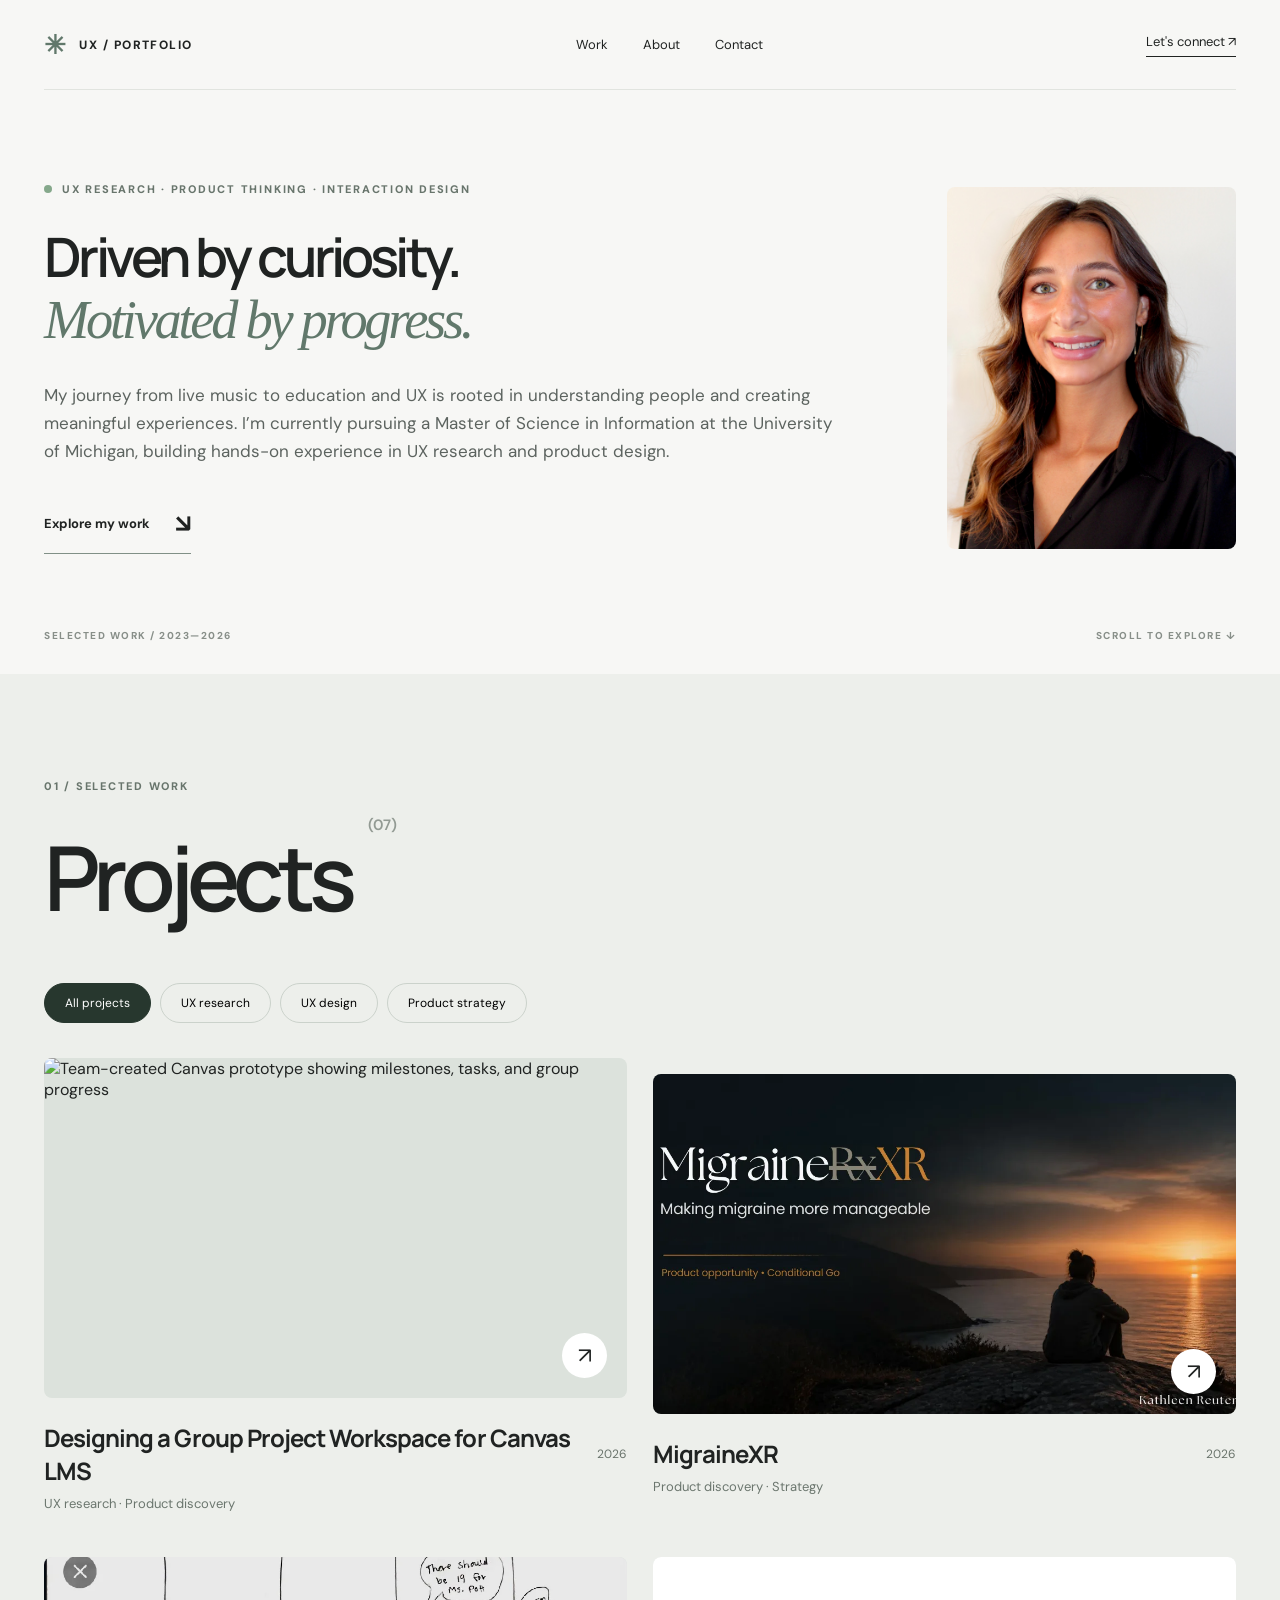
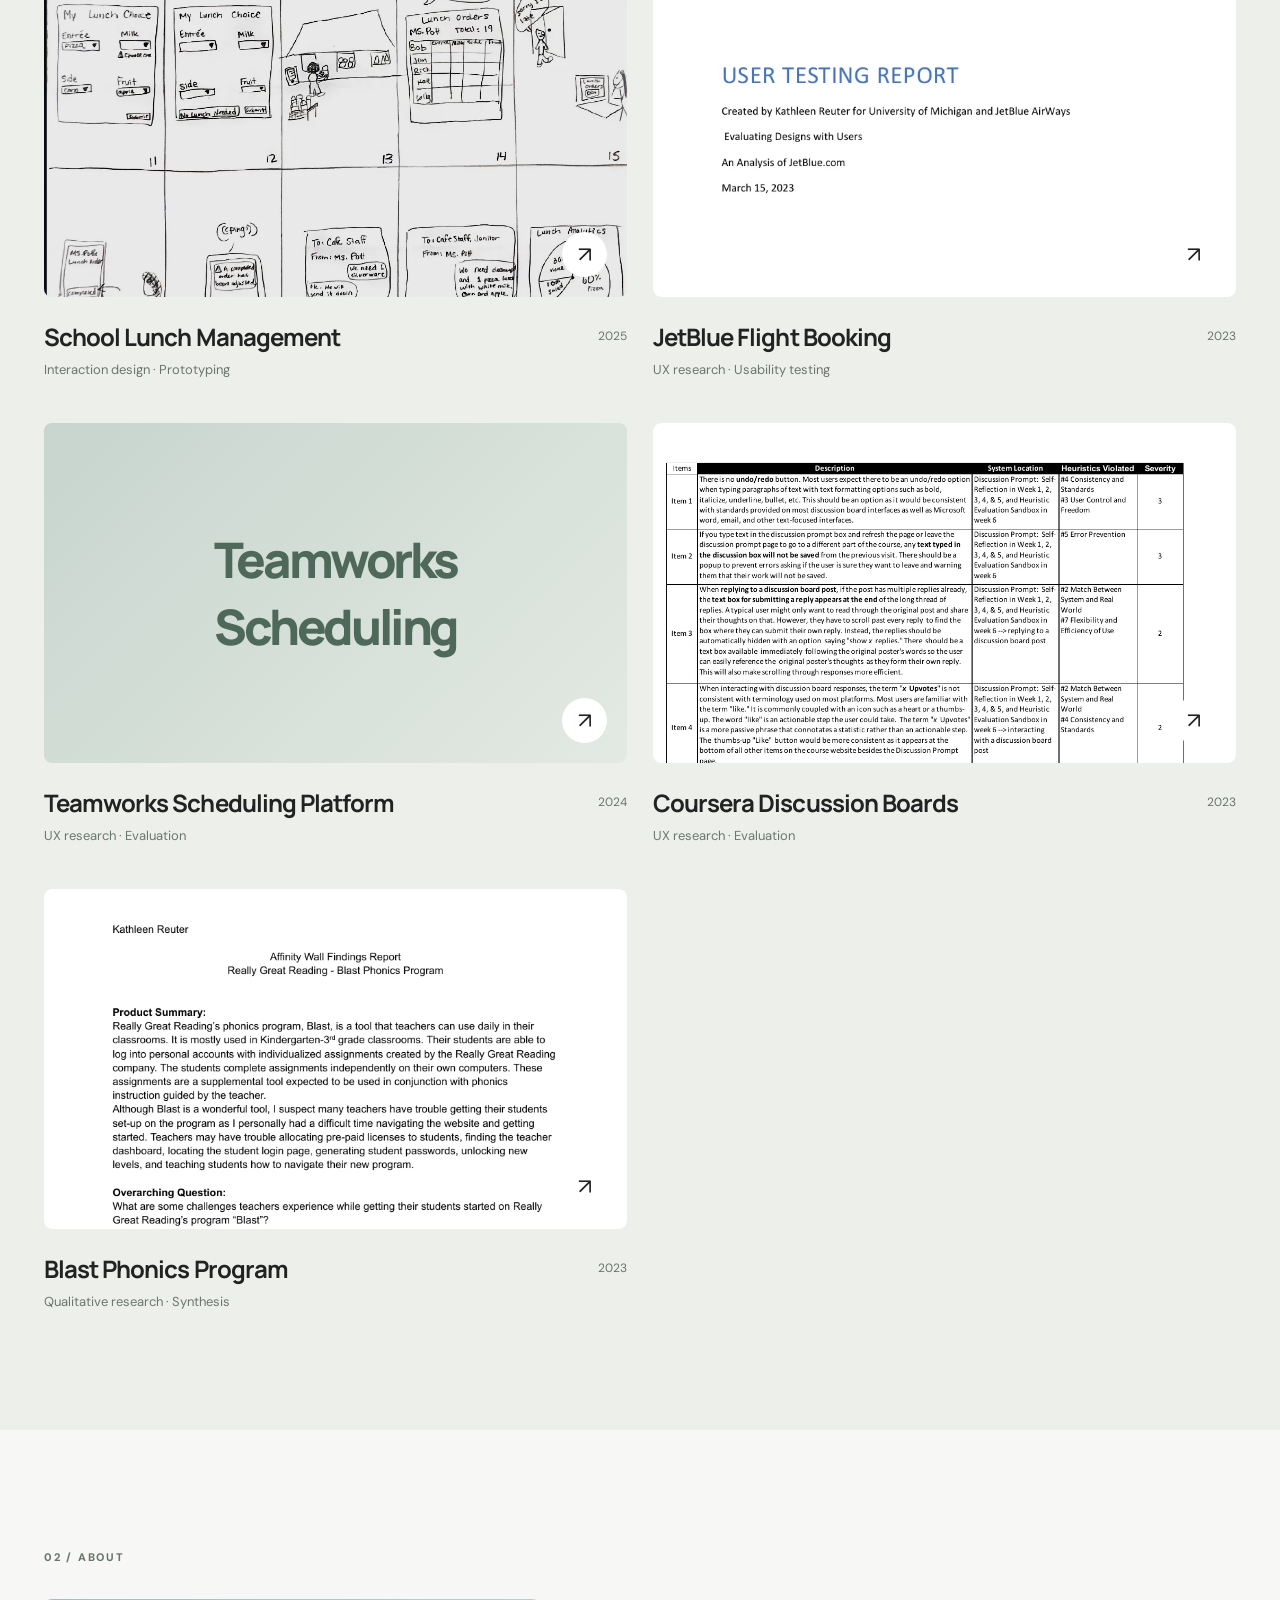
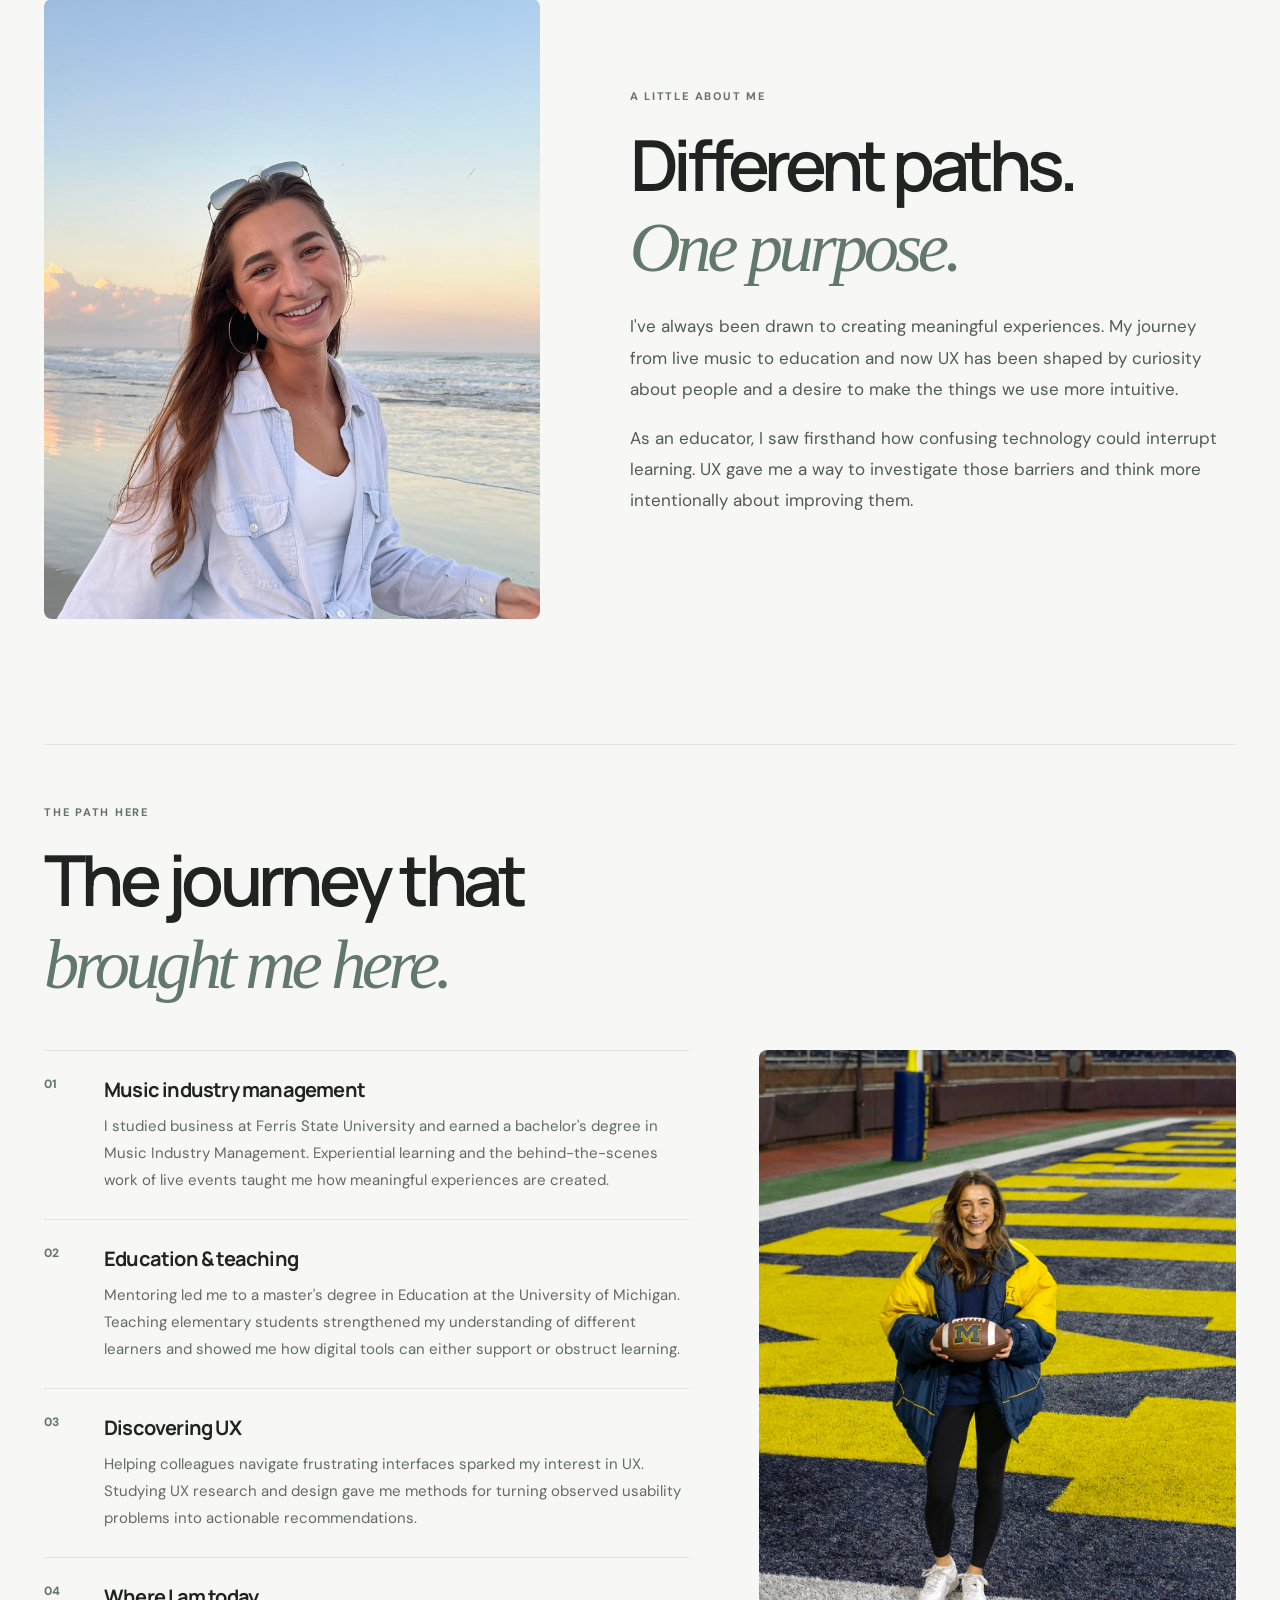
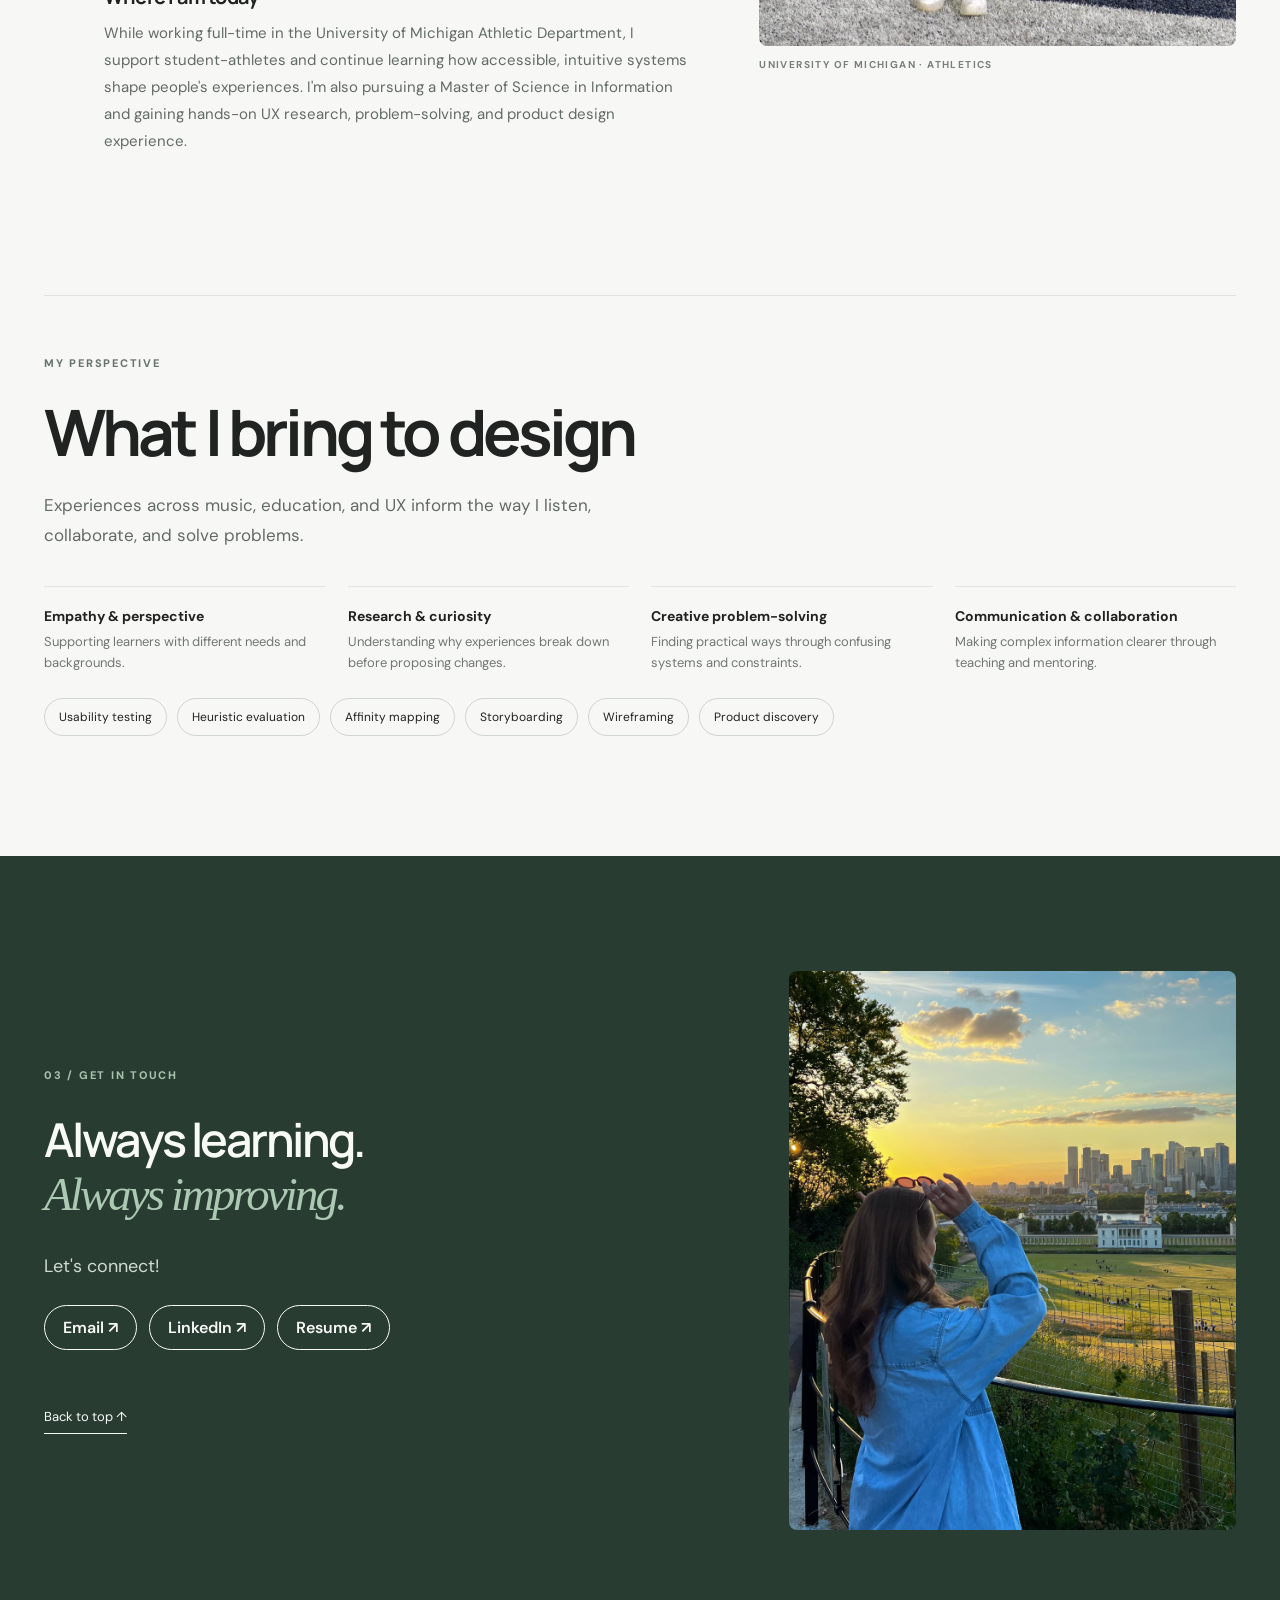
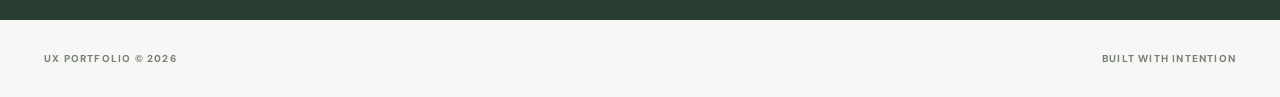
==== commit 6cfa979f: "Publish Canvas LMS group project case study" ====
--- a/index.html
+++ b/index.html
@@ -10,4 +10,4 @@
   gtag('config', 'G-4LZXW9NVQT');
 </script>
   <meta charset="utf-8"><meta name="viewport" content="width=device-width, initial-scale=1"><meta name="theme-color" content="#f7f7f5"><meta name="description" content="UX research, interaction design, and product discovery portfolio."><title>UX Portfolio — Research & Product Design</title><link rel="stylesheet" href="styles.css"></head>
-<body><a class="skip" href="#main">Skip to content</a><header class="nav wrap"><a class="brand" href="#home" aria-label="Portfolio home"><span class="brand-mark">✳</span><span>UX / PORTFOLIO</span></a><nav aria-label="Main navigation"><a href="#work">Work</a><a href="#about">About</a><a href="#contact">Contact</a></nav><a class="nav-cta" href="#contact">Let's connect <span aria-hidden="true">↗</span></a></header><main id="main"><section id="home" class="hero wrap"><div class="hero-layout"><div class="hero-copy"><div class="eyebrow"><span class="dot"></span> UX RESEARCH · PRODUCT THINKING · INTERACTION DESIGN</div><h1>Driven by curiosity.<br><em>Motivated by progress.</em></h1><p class="hero-intro">My journey from live music to education and UX is rooted in understanding people and creating meaningful experiences. I’m currently pursuing a Master of Science in Information at the University of Michigan, building hands-on experience in UX research and product design.</p><a class="hero-explore" href="#work">Explore my work <span aria-hidden="true">↘</span></a></div><figure class="hero-portrait"><img src="assets/photos/headshot.jpg" alt="Professional portrait of the portfolio designer" fetchpriority="high"></figure></div><div class="hero-meta"><span>SELECTED WORK / 2023—2026</span><span>SCROLL TO EXPLORE ↓</span></div></section><section id="work" class="work-section"><div class="wrap"><div class="section-heading"><div><div class="eyebrow">01 / SELECTED WORK</div><h2>Projects<span class="count">(06)</span></h2></div></div><div class="filters" role="group" aria-label="Filter projects"><button class="filter active" data-filter="all" aria-pressed="true">All projects</button><button class="filter" data-filter="research" aria-pressed="false">UX research</button><button class="filter" data-filter="design" aria-pressed="false">UX design</button><button class="filter" data-filter="strategy" aria-pressed="false">Product strategy</button></div><div class="project-grid" id="project-grid"></div></div></section><section id="about" class="about wrap"><div class="eyebrow">02 / ABOUT</div><div class="about-intro"><figure class="about-photo"><img src="assets/photos/beach.jpg" alt="Smiling portrait at the beach" loading="lazy"></figure><div class="about-intro-copy"><span class="small-label">A LITTLE ABOUT ME</span><h2>Different paths.<br><em>One purpose.</em></h2><p>I've always been drawn to creating meaningful experiences. My journey from live music to education and now UX has been shaped by curiosity about people and a desire to make the things we use more intuitive.</p><p>As an educator, I saw firsthand how confusing technology could interrupt learning. UX gave me a way to investigate those barriers and think more intentionally about improving them.</p></div></div><div class="journey"><div class="journey-heading"><span class="small-label">THE PATH HERE</span><h3>The journey that<br><em>brought me here.</em></h3></div><div class="journey-grid"><div class="journey-steps"><div class="journey-step"><span class="step-number">01</span><div><h4>Music industry management</h4><p>I studied business at Ferris State University and earned a bachelor's degree in Music Industry Management. Experiential learning and the behind-the-scenes work of live events taught me how meaningful experiences are created.</p></div></div><div class="journey-step"><span class="step-number">02</span><div><h4>Education & teaching</h4><p>Mentoring led me to a master's degree in Education at the University of Michigan. Teaching elementary students strengthened my understanding of different learners and showed me how digital tools can either support or obstruct learning.</p></div></div><div class="journey-step"><span class="step-number">03</span><div><h4>Discovering UX</h4><p>Helping colleagues navigate frustrating interfaces sparked my interest in UX. Studying UX research and design gave me methods for turning observed usability problems into actionable recommendations.</p></div></div><div class="journey-step"><span class="step-number">04</span><div><h4>Where I am today</h4><p>While working full-time in the University of Michigan Athletic Department, I support student-athletes and continue learning how accessible, intuitive systems shape people's experiences. I'm also pursuing a Master of Science in Information and gaining hands-on UX research, problem-solving, and product design experience.</p></div></div></div><figure class="journey-photo"><img src="assets/photos/stadium.jpg" alt="Standing in the Michigan Stadium end zone holding a football" loading="lazy"><figcaption>UNIVERSITY OF MICHIGAN · ATHLETICS</figcaption></figure></div></div><div class="strengths-section"><div class="strengths-heading"><span class="small-label">MY PERSPECTIVE</span><h3>What I bring to design</h3><p>Experiences across music, education, and UX inform the way I listen, collaborate, and solve problems.</p></div><div class="strength-grid"><div><strong>Empathy & perspective</strong><span>Supporting learners with different needs and backgrounds.</span></div><div><strong>Research & curiosity</strong><span>Understanding why experiences break down before proposing changes.</span></div><div><strong>Creative problem-solving</strong><span>Finding practical ways through confusing systems and constraints.</span></div><div><strong>Communication & collaboration</strong><span>Making complex information clearer through teaching and mentoring.</span></div></div><div class="skill-list"><span>Usability testing</span><span>Heuristic evaluation</span><span>Affinity mapping</span><span>Storyboarding</span><span>Wireframing</span><span>Product discovery</span></div></div></section><section id="contact" class="contact"><div class="wrap contact-layout"><div class="contact-copy"><div class="eyebrow">03 / GET IN TOUCH</div><h2><span class="contact-headline-line">Always learning.</span><em class="contact-headline-line">Always improving.</em></h2><p>Let's connect!</p><div class="contact-links" aria-label="Contact links"><a href="mailto:reuterk@umich.edu">Email ↗</a><a href="https://www.linkedin.com/in/kathleenreuter/" target="_blank" rel="noopener noreferrer">LinkedIn ↗</a><a href="assets/Kathleen_Reuter_Resume.pdf" target="_blank" rel="noopener noreferrer">Resume ↗</a></div><a href="#home" class="backtop">Back to top ↑</a></div><figure class="contact-photo"><img src="assets/photos/contact.jpg" alt="Smiling on a sunlit stone street while traveling" loading="lazy"></figure></div></section></main><footer class="footer wrap"><span>UX PORTFOLIO © <span id="year"></span></span><span>BUILT WITH INTENTION</span></footer><dialog id="case-dialog" aria-labelledby="case-title"><button class="close" id="close-dialog" aria-label="Close case study">✕</button><div id="case-content"></div></dialog><script src="projects.js"></script><script src="script.js"></script></body></html>
+<body><a class="skip" href="#main">Skip to content</a><header class="nav wrap"><a class="brand" href="#home" aria-label="Portfolio home"><span class="brand-mark">✳</span><span>UX / PORTFOLIO</span></a><nav aria-label="Main navigation"><a href="#work">Work</a><a href="#about">About</a><a href="#contact">Contact</a></nav><a class="nav-cta" href="#contact">Let's connect <span aria-hidden="true">↗</span></a></header><main id="main"><section id="home" class="hero wrap"><div class="hero-layout"><div class="hero-copy"><div class="eyebrow"><span class="dot"></span> UX RESEARCH · PRODUCT THINKING · INTERACTION DESIGN</div><h1>Driven by curiosity.<br><em>Motivated by progress.</em></h1><p class="hero-intro">My journey from live music to education and UX is rooted in understanding people and creating meaningful experiences. I’m currently pursuing a Master of Science in Information at the University of Michigan, building hands-on experience in UX research and product design.</p><a class="hero-explore" href="#work">Explore my work <span aria-hidden="true">↘</span></a></div><figure class="hero-portrait"><img src="assets/photos/headshot.jpg" alt="Professional portrait of the portfolio designer" fetchpriority="high"></figure></div><div class="hero-meta"><span>SELECTED WORK / 2023—2026</span><span>SCROLL TO EXPLORE ↓</span></div></section><section id="work" class="work-section"><div class="wrap"><div class="section-heading"><div><div class="eyebrow">01 / SELECTED WORK</div><h2>Projects<span class="count">(07)</span></h2></div></div><div class="filters" role="group" aria-label="Filter projects"><button class="filter active" data-filter="all" aria-pressed="true">All projects</button><button class="filter" data-filter="research" aria-pressed="false">UX research</button><button class="filter" data-filter="design" aria-pressed="false">UX design</button><button class="filter" data-filter="strategy" aria-pressed="false">Product strategy</button></div><div class="project-grid" id="project-grid"></div></div></section><section id="about" class="about wrap"><div class="eyebrow">02 / ABOUT</div><div class="about-intro"><figure class="about-photo"><img src="assets/photos/beach.jpg" alt="Smiling portrait at the beach" loading="lazy"></figure><div class="about-intro-copy"><span class="small-label">A LITTLE ABOUT ME</span><h2>Different paths.<br><em>One purpose.</em></h2><p>I've always been drawn to creating meaningful experiences. My journey from live music to education and now UX has been shaped by curiosity about people and a desire to make the things we use more intuitive.</p><p>As an educator, I saw firsthand how confusing technology could interrupt learning. UX gave me a way to investigate those barriers and think more intentionally about improving them.</p></div></div><div class="journey"><div class="journey-heading"><span class="small-label">THE PATH HERE</span><h3>The journey that<br><em>brought me here.</em></h3></div><div class="journey-grid"><div class="journey-steps"><div class="journey-step"><span class="step-number">01</span><div><h4>Music industry management</h4><p>I studied business at Ferris State University and earned a bachelor's degree in Music Industry Management. Experiential learning and the behind-the-scenes work of live events taught me how meaningful experiences are created.</p></div></div><div class="journey-step"><span class="step-number">02</span><div><h4>Education & teaching</h4><p>Mentoring led me to a master's degree in Education at the University of Michigan. Teaching elementary students strengthened my understanding of different learners and showed me how digital tools can either support or obstruct learning.</p></div></div><div class="journey-step"><span class="step-number">03</span><div><h4>Discovering UX</h4><p>Helping colleagues navigate frustrating interfaces sparked my interest in UX. Studying UX research and design gave me methods for turning observed usability problems into actionable recommendations.</p></div></div><div class="journey-step"><span class="step-number">04</span><div><h4>Where I am today</h4><p>While working full-time in the University of Michigan Athletic Department, I support student-athletes and continue learning how accessible, intuitive systems shape people's experiences. I'm also pursuing a Master of Science in Information and gaining hands-on UX research, problem-solving, and product design experience.</p></div></div></div><figure class="journey-photo"><img src="assets/photos/stadium.jpg" alt="Standing in the Michigan Stadium end zone holding a football" loading="lazy"><figcaption>UNIVERSITY OF MICHIGAN · ATHLETICS</figcaption></figure></div></div><div class="strengths-section"><div class="strengths-heading"><span class="small-label">MY PERSPECTIVE</span><h3>What I bring to design</h3><p>Experiences across music, education, and UX inform the way I listen, collaborate, and solve problems.</p></div><div class="strength-grid"><div><strong>Empathy & perspective</strong><span>Supporting learners with different needs and backgrounds.</span></div><div><strong>Research & curiosity</strong><span>Understanding why experiences break down before proposing changes.</span></div><div><strong>Creative problem-solving</strong><span>Finding practical ways through confusing systems and constraints.</span></div><div><strong>Communication & collaboration</strong><span>Making complex information clearer through teaching and mentoring.</span></div></div><div class="skill-list"><span>Usability testing</span><span>Heuristic evaluation</span><span>Affinity mapping</span><span>Storyboarding</span><span>Wireframing</span><span>Product discovery</span></div></div></section><section id="contact" class="contact"><div class="wrap contact-layout"><div class="contact-copy"><div class="eyebrow">03 / GET IN TOUCH</div><h2><span class="contact-headline-line">Always learning.</span><em class="contact-headline-line">Always improving.</em></h2><p>Let's connect!</p><div class="contact-links" aria-label="Contact links"><a href="mailto:reuterk@umich.edu">Email ↗</a><a href="https://www.linkedin.com/in/kathleenreuter/" target="_blank" rel="noopener noreferrer">LinkedIn ↗</a><a href="assets/Kathleen_Reuter_Resume.pdf" target="_blank" rel="noopener noreferrer">Resume ↗</a></div><a href="#home" class="backtop">Back to top ↑</a></div><figure class="contact-photo"><img src="assets/photos/contact.jpg" alt="Smiling on a sunlit stone street while traveling" loading="lazy"></figure></div></section></main><footer class="footer wrap"><span>UX PORTFOLIO © <span id="year"></span></span><span>BUILT WITH INTENTION</span></footer><dialog id="case-dialog" aria-labelledby="case-title"><button class="close" id="close-dialog" aria-label="Close case study">✕</button><div id="case-content"></div></dialog><script src="projects.js"></script><script src="script.js"></script></body></html>
--- a/styles.css
+++ b/styles.css
@@ -28,3 +28,94 @@
 .contact-links{display:flex;gap:12px;flex-wrap:wrap;margin:24px 0 18px}
 .contact-links a{display:inline-flex;align-items:center;justify-content:center;padding:11px 18px;border:1px solid currentColor;border-radius:999px;text-decoration:none;font-weight:600;transition:background .2s,color .2s}
 .contact-links a:hover,.contact-links a:focus-visible{background:#252525;color:white}
+
+.canvas-study {
+  max-width: 900px;
+  padding-block: clamp(48px, 8vw, 100px);
+}
+.canvas-intro h1 {
+  font-size: clamp(44px, 9vw, 112px);
+  margin: 20px 0;
+}
+.canvas-study section {
+  margin-block: 56px;
+}
+.canvas-study h2 {
+  font-size: clamp(30px, 5vw, 48px);
+  margin-bottom: 14px;
+}
+.canvas-study p:not(.eyebrow) {
+  line-height: 1.7;
+  color: #53645a;
+  max-width: 68ch;
+}
+.canvas-figure {
+  margin: 24px 0 0;
+}
+.canvas-figure a {
+  display: block;
+  background: #edefeb;
+  border: 1px solid var(--line);
+  border-radius: 8px;
+  padding: clamp(8px, 2vw, 20px);
+}
+.canvas-figure img {
+  display: block;
+  width: 100%;
+  height: auto;
+  max-height: 720px;
+  object-fit: contain;
+}
+.canvas-figure figcaption {
+  margin-top: 10px;
+  color: #53645a;
+  font-size: .875rem;
+}
+.canvas-cards {
+  display: grid;
+  grid-template-columns: repeat(auto-fit, minmax(min(100%, 215px), 1fr));
+  gap: 1px;
+  overflow: hidden;
+  border: 1px solid var(--line);
+  border-radius: 8px;
+  background: var(--line);
+  margin: 0;
+}
+.canvas-results {
+  grid-template-columns: repeat(auto-fit, minmax(min(100%, 280px), 1fr));
+}
+.canvas-cards div {
+  background: #edefeb;
+  padding: 20px;
+}
+.canvas-cards dt {
+  font-weight: 700;
+  margin-bottom: 8px;
+}
+.canvas-cards dd {
+  margin: 0;
+  line-height: 1.55;
+  color: #53645a;
+}
+.canvas-results strong {
+  display: block;
+  color: #365347;
+  font-size: 1.3rem;
+}
+.canvas-figure + p {
+  margin-top: 24px;
+}
+.canvas-image-links {
+  display: flex;
+  flex-wrap: wrap;
+  gap: 8px 20px;
+}
+.canvas-image-links a {
+  text-decoration: underline;
+  text-underline-offset: 3px;
+  color: #365347;
+}
+
+.canvas-figure a + a {
+  margin-top: 12px;
+}
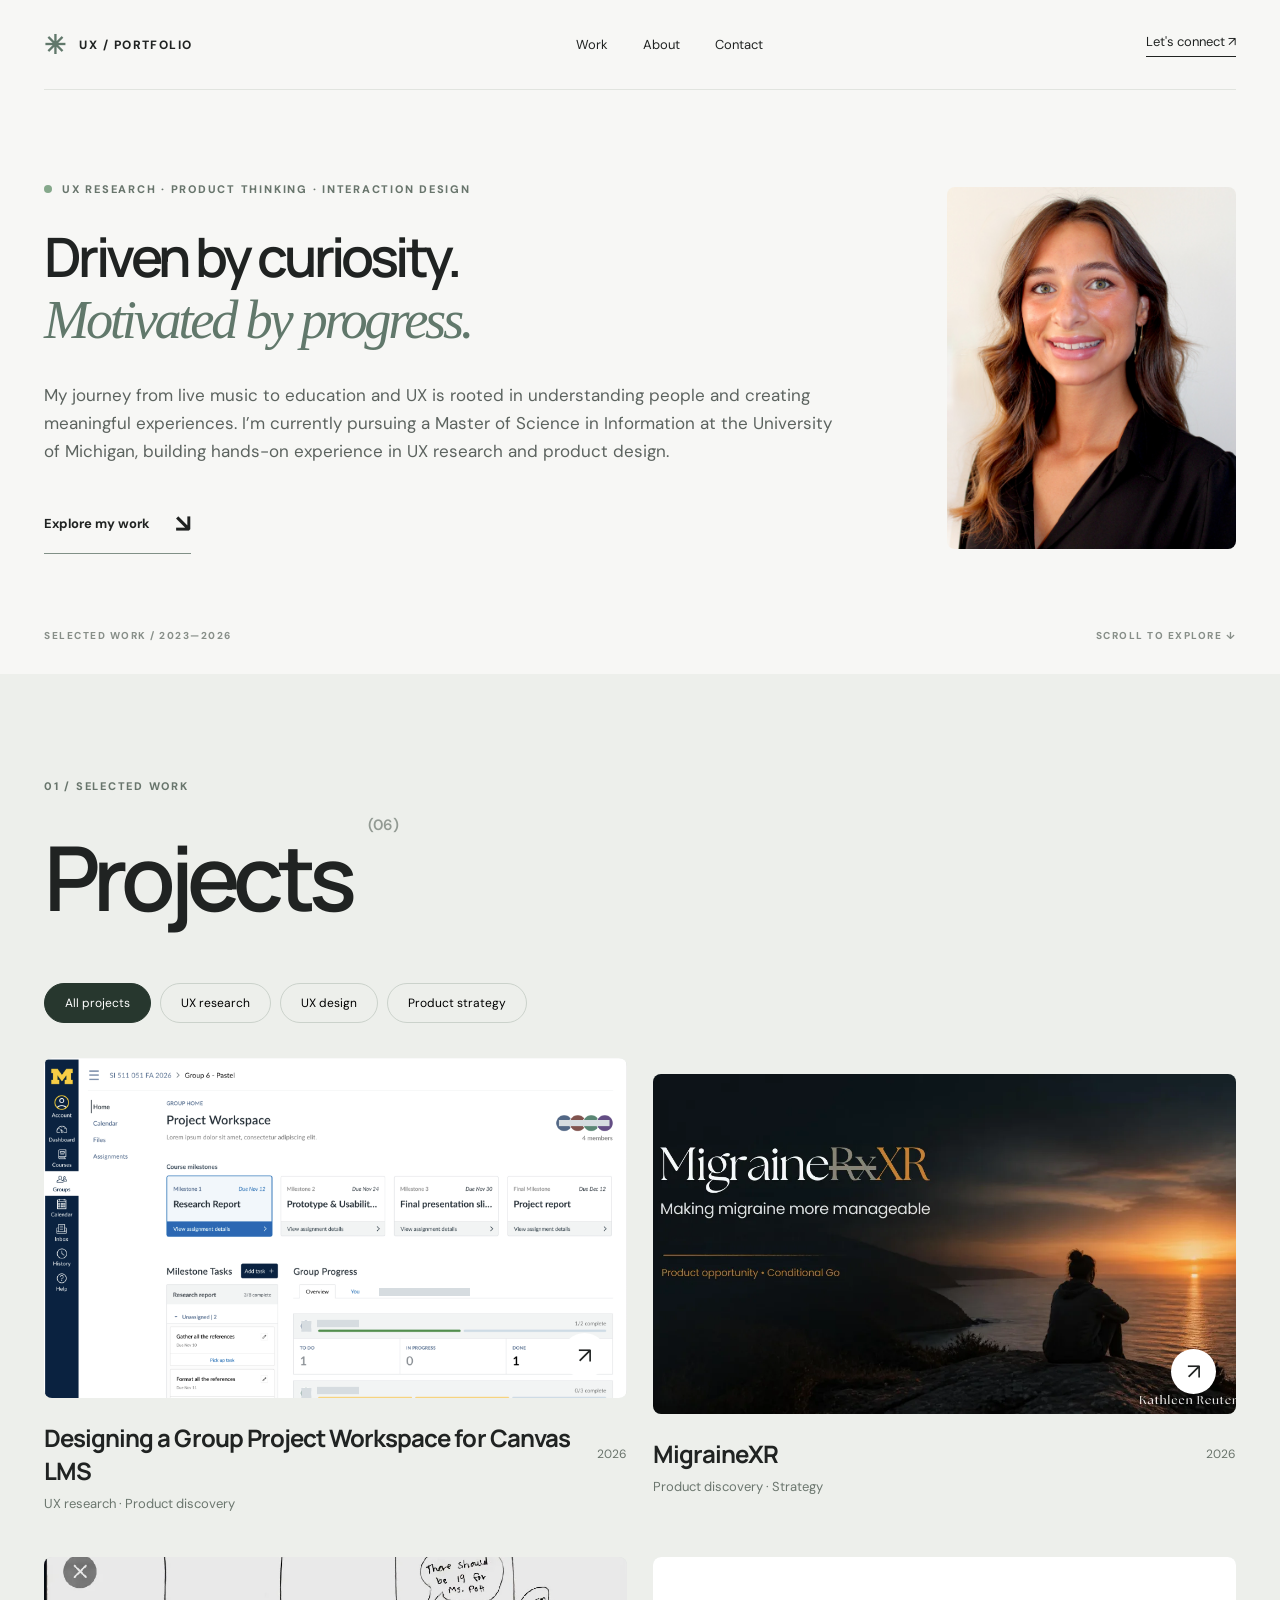
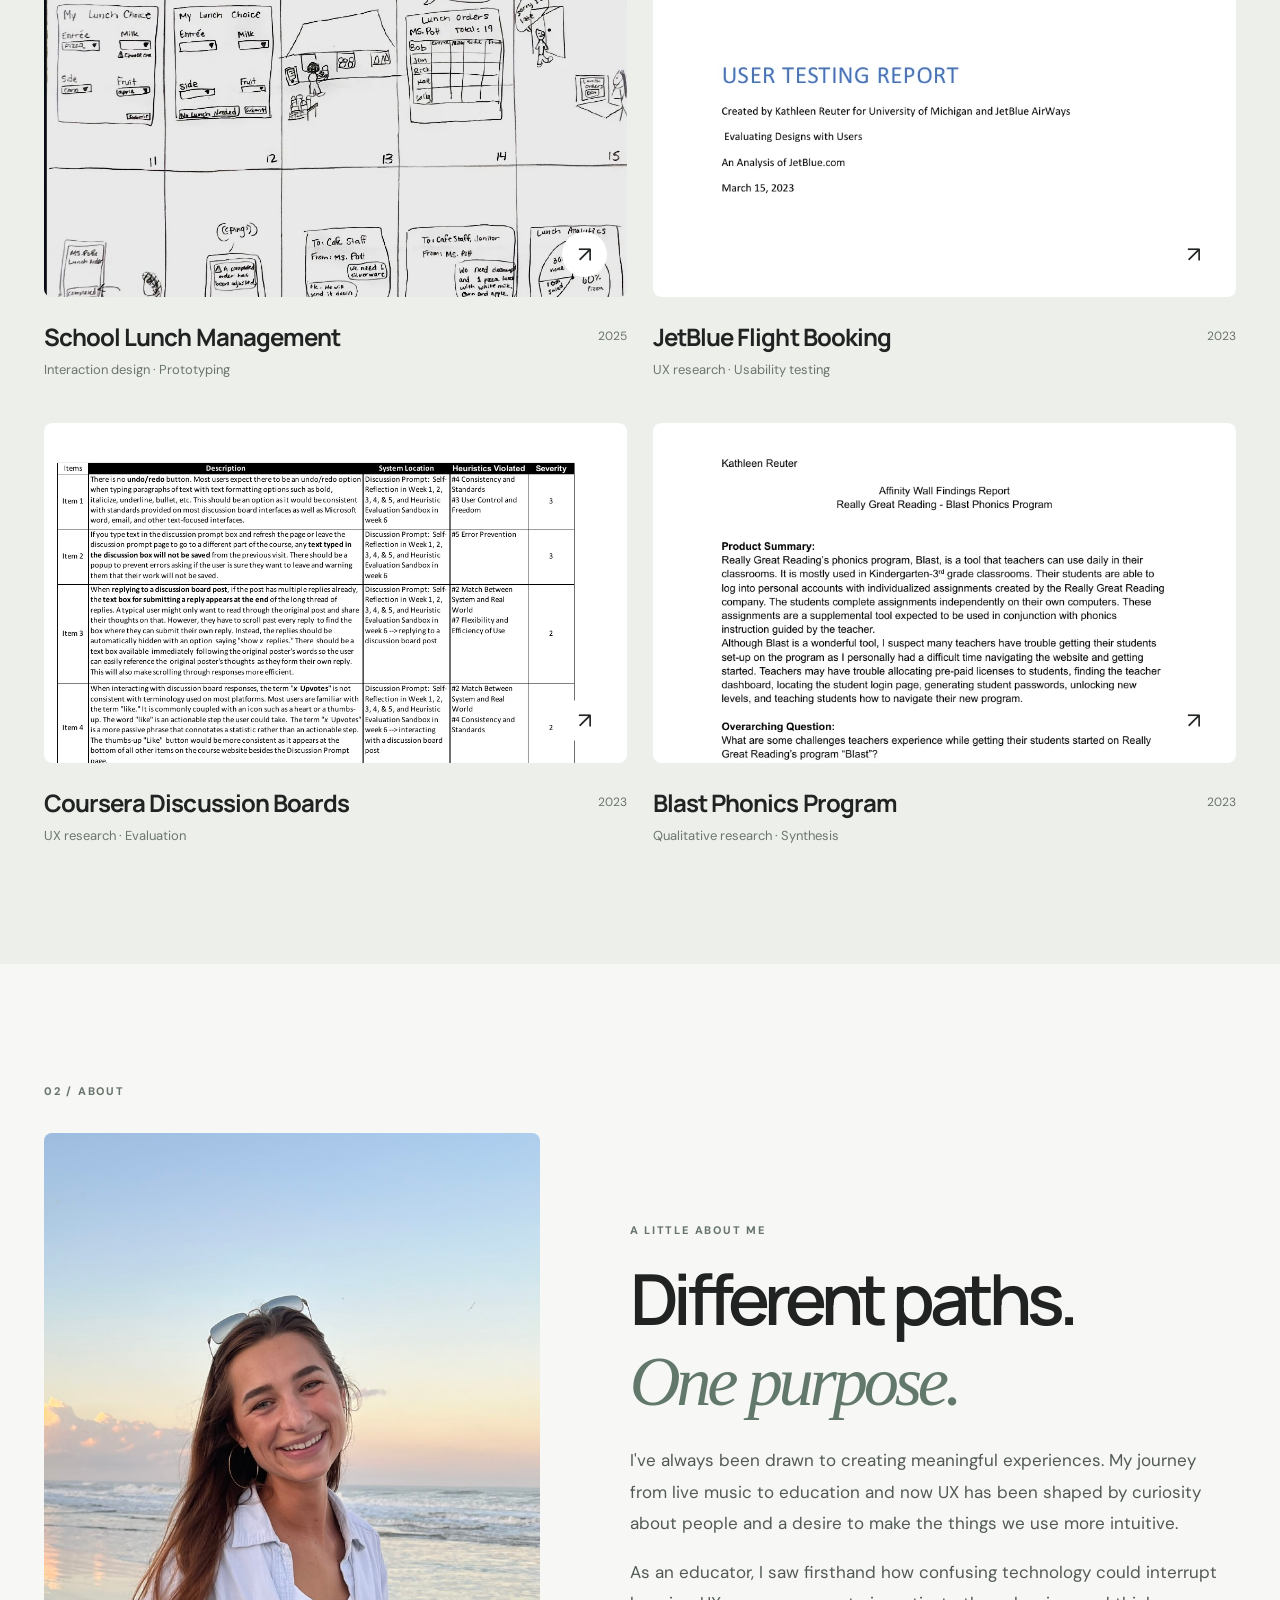
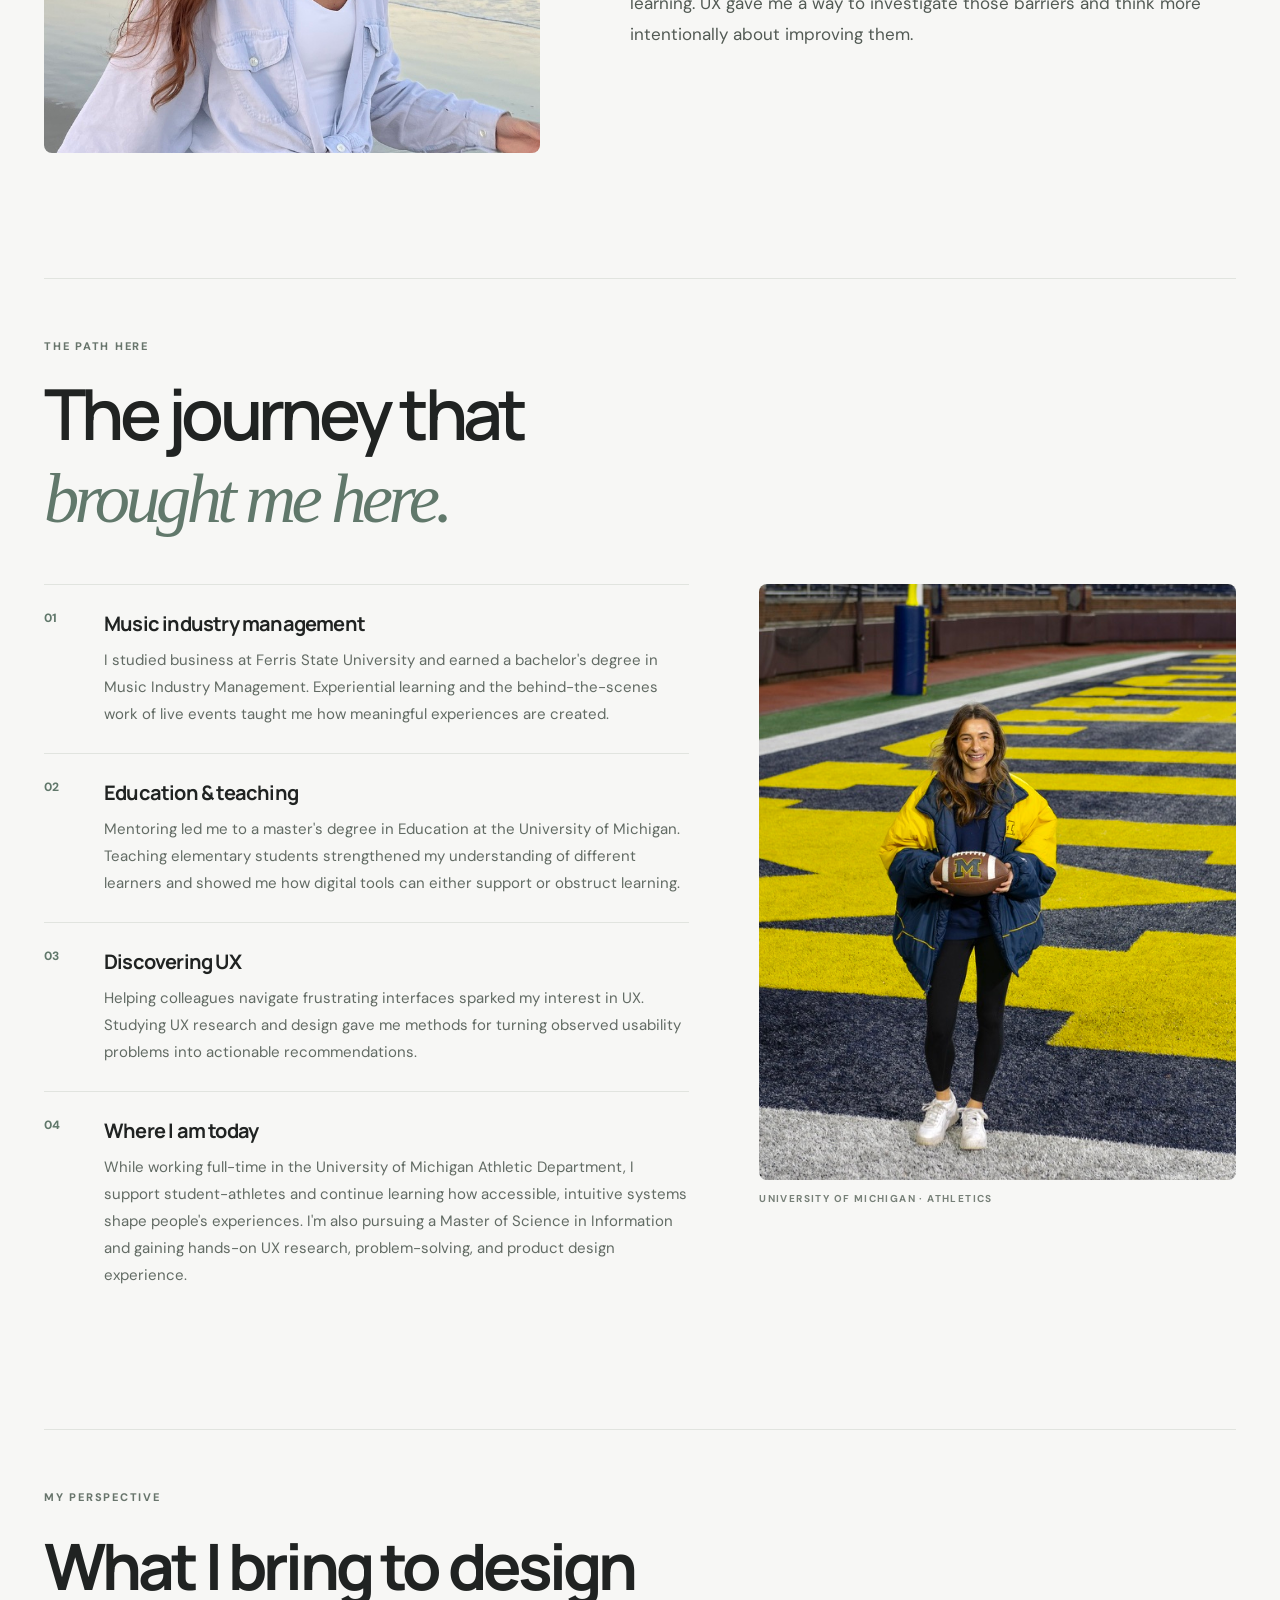
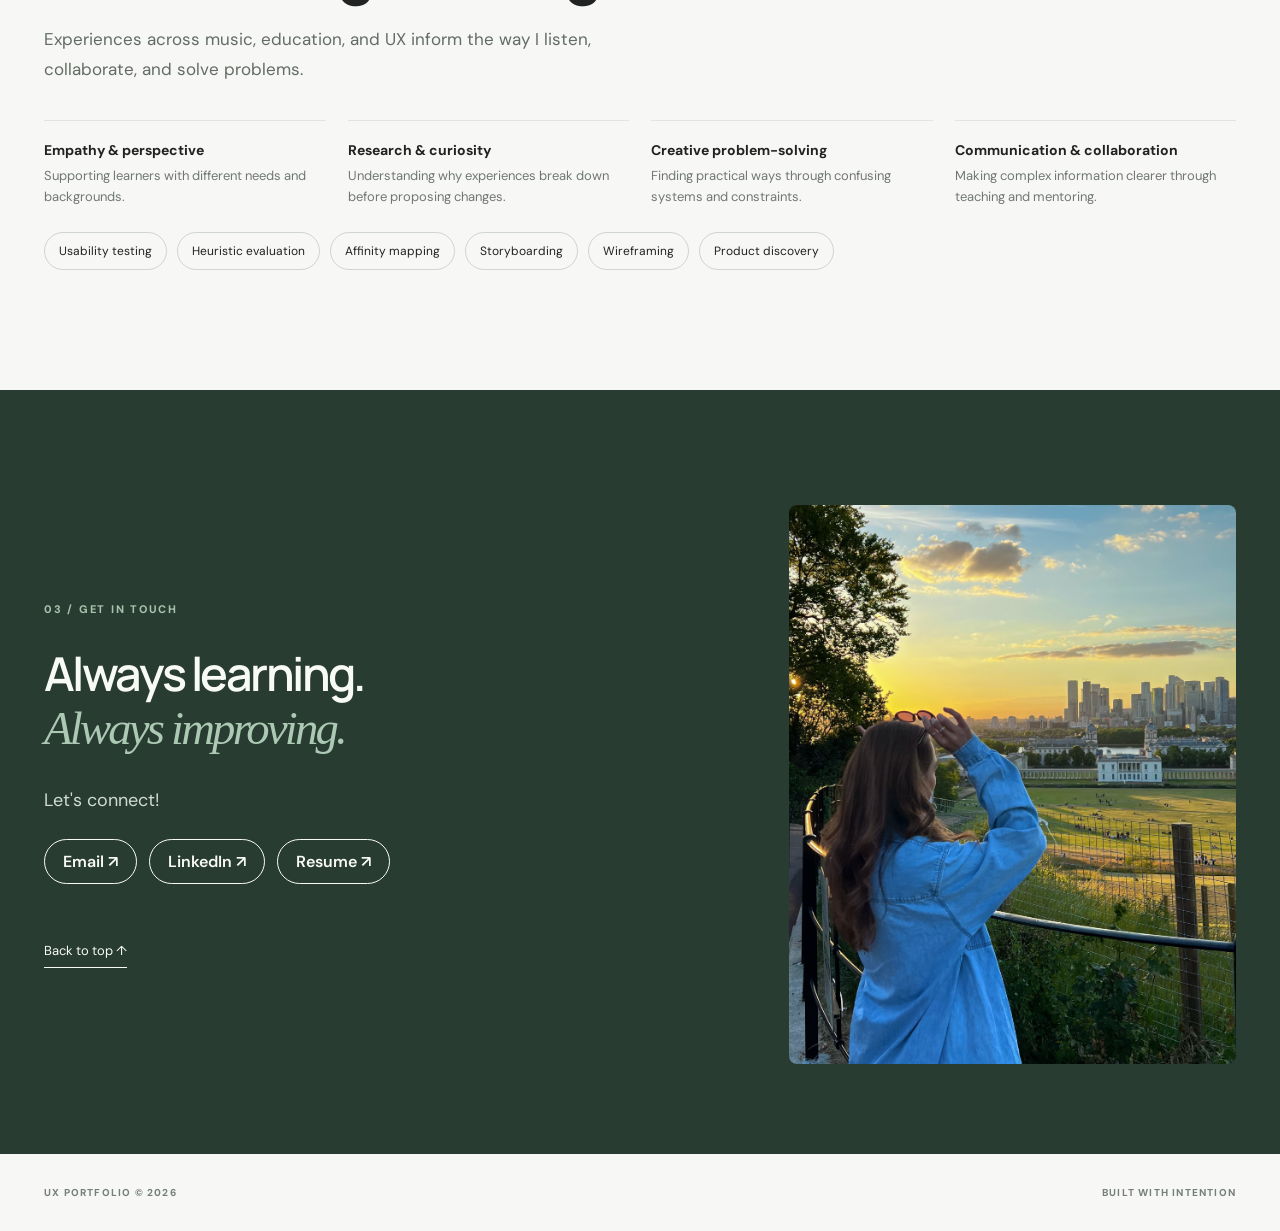
==== commit f2bae275: "Remove Teamworks from portfolio projects" ====
--- a/index.html
+++ b/index.html
@@ -10,4 +10,4 @@
   gtag('config', 'G-4LZXW9NVQT');
 </script>
   <meta charset="utf-8"><meta name="viewport" content="width=device-width, initial-scale=1"><meta name="theme-color" content="#f7f7f5"><meta name="description" content="UX research, interaction design, and product discovery portfolio."><title>UX Portfolio — Research & Product Design</title><link rel="stylesheet" href="styles.css"></head>
-<body><a class="skip" href="#main">Skip to content</a><header class="nav wrap"><a class="brand" href="#home" aria-label="Portfolio home"><span class="brand-mark">✳</span><span>UX / PORTFOLIO</span></a><nav aria-label="Main navigation"><a href="#work">Work</a><a href="#about">About</a><a href="#contact">Contact</a></nav><a class="nav-cta" href="#contact">Let's connect <span aria-hidden="true">↗</span></a></header><main id="main"><section id="home" class="hero wrap"><div class="hero-layout"><div class="hero-copy"><div class="eyebrow"><span class="dot"></span> UX RESEARCH · PRODUCT THINKING · INTERACTION DESIGN</div><h1>Driven by curiosity.<br><em>Motivated by progress.</em></h1><p class="hero-intro">My journey from live music to education and UX is rooted in understanding people and creating meaningful experiences. I’m currently pursuing a Master of Science in Information at the University of Michigan, building hands-on experience in UX research and product design.</p><a class="hero-explore" href="#work">Explore my work <span aria-hidden="true">↘</span></a></div><figure class="hero-portrait"><img src="assets/photos/headshot.jpg" alt="Professional portrait of the portfolio designer" fetchpriority="high"></figure></div><div class="hero-meta"><span>SELECTED WORK / 2023—2026</span><span>SCROLL TO EXPLORE ↓</span></div></section><section id="work" class="work-section"><div class="wrap"><div class="section-heading"><div><div class="eyebrow">01 / SELECTED WORK</div><h2>Projects<span class="count">(07)</span></h2></div></div><div class="filters" role="group" aria-label="Filter projects"><button class="filter active" data-filter="all" aria-pressed="true">All projects</button><button class="filter" data-filter="research" aria-pressed="false">UX research</button><button class="filter" data-filter="design" aria-pressed="false">UX design</button><button class="filter" data-filter="strategy" aria-pressed="false">Product strategy</button></div><div class="project-grid" id="project-grid"></div></div></section><section id="about" class="about wrap"><div class="eyebrow">02 / ABOUT</div><div class="about-intro"><figure class="about-photo"><img src="assets/photos/beach.jpg" alt="Smiling portrait at the beach" loading="lazy"></figure><div class="about-intro-copy"><span class="small-label">A LITTLE ABOUT ME</span><h2>Different paths.<br><em>One purpose.</em></h2><p>I've always been drawn to creating meaningful experiences. My journey from live music to education and now UX has been shaped by curiosity about people and a desire to make the things we use more intuitive.</p><p>As an educator, I saw firsthand how confusing technology could interrupt learning. UX gave me a way to investigate those barriers and think more intentionally about improving them.</p></div></div><div class="journey"><div class="journey-heading"><span class="small-label">THE PATH HERE</span><h3>The journey that<br><em>brought me here.</em></h3></div><div class="journey-grid"><div class="journey-steps"><div class="journey-step"><span class="step-number">01</span><div><h4>Music industry management</h4><p>I studied business at Ferris State University and earned a bachelor's degree in Music Industry Management. Experiential learning and the behind-the-scenes work of live events taught me how meaningful experiences are created.</p></div></div><div class="journey-step"><span class="step-number">02</span><div><h4>Education & teaching</h4><p>Mentoring led me to a master's degree in Education at the University of Michigan. Teaching elementary students strengthened my understanding of different learners and showed me how digital tools can either support or obstruct learning.</p></div></div><div class="journey-step"><span class="step-number">03</span><div><h4>Discovering UX</h4><p>Helping colleagues navigate frustrating interfaces sparked my interest in UX. Studying UX research and design gave me methods for turning observed usability problems into actionable recommendations.</p></div></div><div class="journey-step"><span class="step-number">04</span><div><h4>Where I am today</h4><p>While working full-time in the University of Michigan Athletic Department, I support student-athletes and continue learning how accessible, intuitive systems shape people's experiences. I'm also pursuing a Master of Science in Information and gaining hands-on UX research, problem-solving, and product design experience.</p></div></div></div><figure class="journey-photo"><img src="assets/photos/stadium.jpg" alt="Standing in the Michigan Stadium end zone holding a football" loading="lazy"><figcaption>UNIVERSITY OF MICHIGAN · ATHLETICS</figcaption></figure></div></div><div class="strengths-section"><div class="strengths-heading"><span class="small-label">MY PERSPECTIVE</span><h3>What I bring to design</h3><p>Experiences across music, education, and UX inform the way I listen, collaborate, and solve problems.</p></div><div class="strength-grid"><div><strong>Empathy & perspective</strong><span>Supporting learners with different needs and backgrounds.</span></div><div><strong>Research & curiosity</strong><span>Understanding why experiences break down before proposing changes.</span></div><div><strong>Creative problem-solving</strong><span>Finding practical ways through confusing systems and constraints.</span></div><div><strong>Communication & collaboration</strong><span>Making complex information clearer through teaching and mentoring.</span></div></div><div class="skill-list"><span>Usability testing</span><span>Heuristic evaluation</span><span>Affinity mapping</span><span>Storyboarding</span><span>Wireframing</span><span>Product discovery</span></div></div></section><section id="contact" class="contact"><div class="wrap contact-layout"><div class="contact-copy"><div class="eyebrow">03 / GET IN TOUCH</div><h2><span class="contact-headline-line">Always learning.</span><em class="contact-headline-line">Always improving.</em></h2><p>Let's connect!</p><div class="contact-links" aria-label="Contact links"><a href="mailto:reuterk@umich.edu">Email ↗</a><a href="https://www.linkedin.com/in/kathleenreuter/" target="_blank" rel="noopener noreferrer">LinkedIn ↗</a><a href="assets/Kathleen_Reuter_Resume.pdf" target="_blank" rel="noopener noreferrer">Resume ↗</a></div><a href="#home" class="backtop">Back to top ↑</a></div><figure class="contact-photo"><img src="assets/photos/contact.jpg" alt="Smiling on a sunlit stone street while traveling" loading="lazy"></figure></div></section></main><footer class="footer wrap"><span>UX PORTFOLIO © <span id="year"></span></span><span>BUILT WITH INTENTION</span></footer><dialog id="case-dialog" aria-labelledby="case-title"><button class="close" id="close-dialog" aria-label="Close case study">✕</button><div id="case-content"></div></dialog><script src="projects.js"></script><script src="script.js"></script></body></html>
+<body><a class="skip" href="#main">Skip to content</a><header class="nav wrap"><a class="brand" href="#home" aria-label="Portfolio home"><span class="brand-mark">✳</span><span>UX / PORTFOLIO</span></a><nav aria-label="Main navigation"><a href="#work">Work</a><a href="#about">About</a><a href="#contact">Contact</a></nav><a class="nav-cta" href="#contact">Let's connect <span aria-hidden="true">↗</span></a></header><main id="main"><section id="home" class="hero wrap"><div class="hero-layout"><div class="hero-copy"><div class="eyebrow"><span class="dot"></span> UX RESEARCH · PRODUCT THINKING · INTERACTION DESIGN</div><h1>Driven by curiosity.<br><em>Motivated by progress.</em></h1><p class="hero-intro">My journey from live music to education and UX is rooted in understanding people and creating meaningful experiences. I’m currently pursuing a Master of Science in Information at the University of Michigan, building hands-on experience in UX research and product design.</p><a class="hero-explore" href="#work">Explore my work <span aria-hidden="true">↘</span></a></div><figure class="hero-portrait"><img src="assets/photos/headshot.jpg" alt="Professional portrait of the portfolio designer" fetchpriority="high"></figure></div><div class="hero-meta"><span>SELECTED WORK / 2023—2026</span><span>SCROLL TO EXPLORE ↓</span></div></section><section id="work" class="work-section"><div class="wrap"><div class="section-heading"><div><div class="eyebrow">01 / SELECTED WORK</div><h2>Projects<span class="count">(06)</span></h2></div></div><div class="filters" role="group" aria-label="Filter projects"><button class="filter active" data-filter="all" aria-pressed="true">All projects</button><button class="filter" data-filter="research" aria-pressed="false">UX research</button><button class="filter" data-filter="design" aria-pressed="false">UX design</button><button class="filter" data-filter="strategy" aria-pressed="false">Product strategy</button></div><div class="project-grid" id="project-grid"></div></div></section><section id="about" class="about wrap"><div class="eyebrow">02 / ABOUT</div><div class="about-intro"><figure class="about-photo"><img src="assets/photos/beach.jpg" alt="Smiling portrait at the beach" loading="lazy"></figure><div class="about-intro-copy"><span class="small-label">A LITTLE ABOUT ME</span><h2>Different paths.<br><em>One purpose.</em></h2><p>I've always been drawn to creating meaningful experiences. My journey from live music to education and now UX has been shaped by curiosity about people and a desire to make the things we use more intuitive.</p><p>As an educator, I saw firsthand how confusing technology could interrupt learning. UX gave me a way to investigate those barriers and think more intentionally about improving them.</p></div></div><div class="journey"><div class="journey-heading"><span class="small-label">THE PATH HERE</span><h3>The journey that<br><em>brought me here.</em></h3></div><div class="journey-grid"><div class="journey-steps"><div class="journey-step"><span class="step-number">01</span><div><h4>Music industry management</h4><p>I studied business at Ferris State University and earned a bachelor's degree in Music Industry Management. Experiential learning and the behind-the-scenes work of live events taught me how meaningful experiences are created.</p></div></div><div class="journey-step"><span class="step-number">02</span><div><h4>Education & teaching</h4><p>Mentoring led me to a master's degree in Education at the University of Michigan. Teaching elementary students strengthened my understanding of different learners and showed me how digital tools can either support or obstruct learning.</p></div></div><div class="journey-step"><span class="step-number">03</span><div><h4>Discovering UX</h4><p>Helping colleagues navigate frustrating interfaces sparked my interest in UX. Studying UX research and design gave me methods for turning observed usability problems into actionable recommendations.</p></div></div><div class="journey-step"><span class="step-number">04</span><div><h4>Where I am today</h4><p>While working full-time in the University of Michigan Athletic Department, I support student-athletes and continue learning how accessible, intuitive systems shape people's experiences. I'm also pursuing a Master of Science in Information and gaining hands-on UX research, problem-solving, and product design experience.</p></div></div></div><figure class="journey-photo"><img src="assets/photos/stadium.jpg" alt="Standing in the Michigan Stadium end zone holding a football" loading="lazy"><figcaption>UNIVERSITY OF MICHIGAN · ATHLETICS</figcaption></figure></div></div><div class="strengths-section"><div class="strengths-heading"><span class="small-label">MY PERSPECTIVE</span><h3>What I bring to design</h3><p>Experiences across music, education, and UX inform the way I listen, collaborate, and solve problems.</p></div><div class="strength-grid"><div><strong>Empathy & perspective</strong><span>Supporting learners with different needs and backgrounds.</span></div><div><strong>Research & curiosity</strong><span>Understanding why experiences break down before proposing changes.</span></div><div><strong>Creative problem-solving</strong><span>Finding practical ways through confusing systems and constraints.</span></div><div><strong>Communication & collaboration</strong><span>Making complex information clearer through teaching and mentoring.</span></div></div><div class="skill-list"><span>Usability testing</span><span>Heuristic evaluation</span><span>Affinity mapping</span><span>Storyboarding</span><span>Wireframing</span><span>Product discovery</span></div></div></section><section id="contact" class="contact"><div class="wrap contact-layout"><div class="contact-copy"><div class="eyebrow">03 / GET IN TOUCH</div><h2><span class="contact-headline-line">Always learning.</span><em class="contact-headline-line">Always improving.</em></h2><p>Let's connect!</p><div class="contact-links" aria-label="Contact links"><a href="mailto:reuterk@umich.edu">Email ↗</a><a href="https://www.linkedin.com/in/kathleenreuter/" target="_blank" rel="noopener noreferrer">LinkedIn ↗</a><a href="assets/Kathleen_Reuter_Resume.pdf" target="_blank" rel="noopener noreferrer">Resume ↗</a></div><a href="#home" class="backtop">Back to top ↑</a></div><figure class="contact-photo"><img src="assets/photos/contact.jpg" alt="Smiling on a sunlit stone street while traveling" loading="lazy"></figure></div></section></main><footer class="footer wrap"><span>UX PORTFOLIO © <span id="year"></span></span><span>BUILT WITH INTENTION</span></footer><dialog id="case-dialog" aria-labelledby="case-title"><button class="close" id="close-dialog" aria-label="Close case study">✕</button><div id="case-content"></div></dialog><script src="projects.js"></script><script src="script.js"></script></body></html>
--- a/styles.css
+++ b/styles.css
@@ -119,3 +119,8 @@
 .canvas-figure a + a {
   margin-top: 12px;
 }
+
+.canvas-project-details {
+  margin-block: 24px;
+  grid-template-columns: repeat(auto-fit, minmax(min(100%, 240px), 1fr));
+}
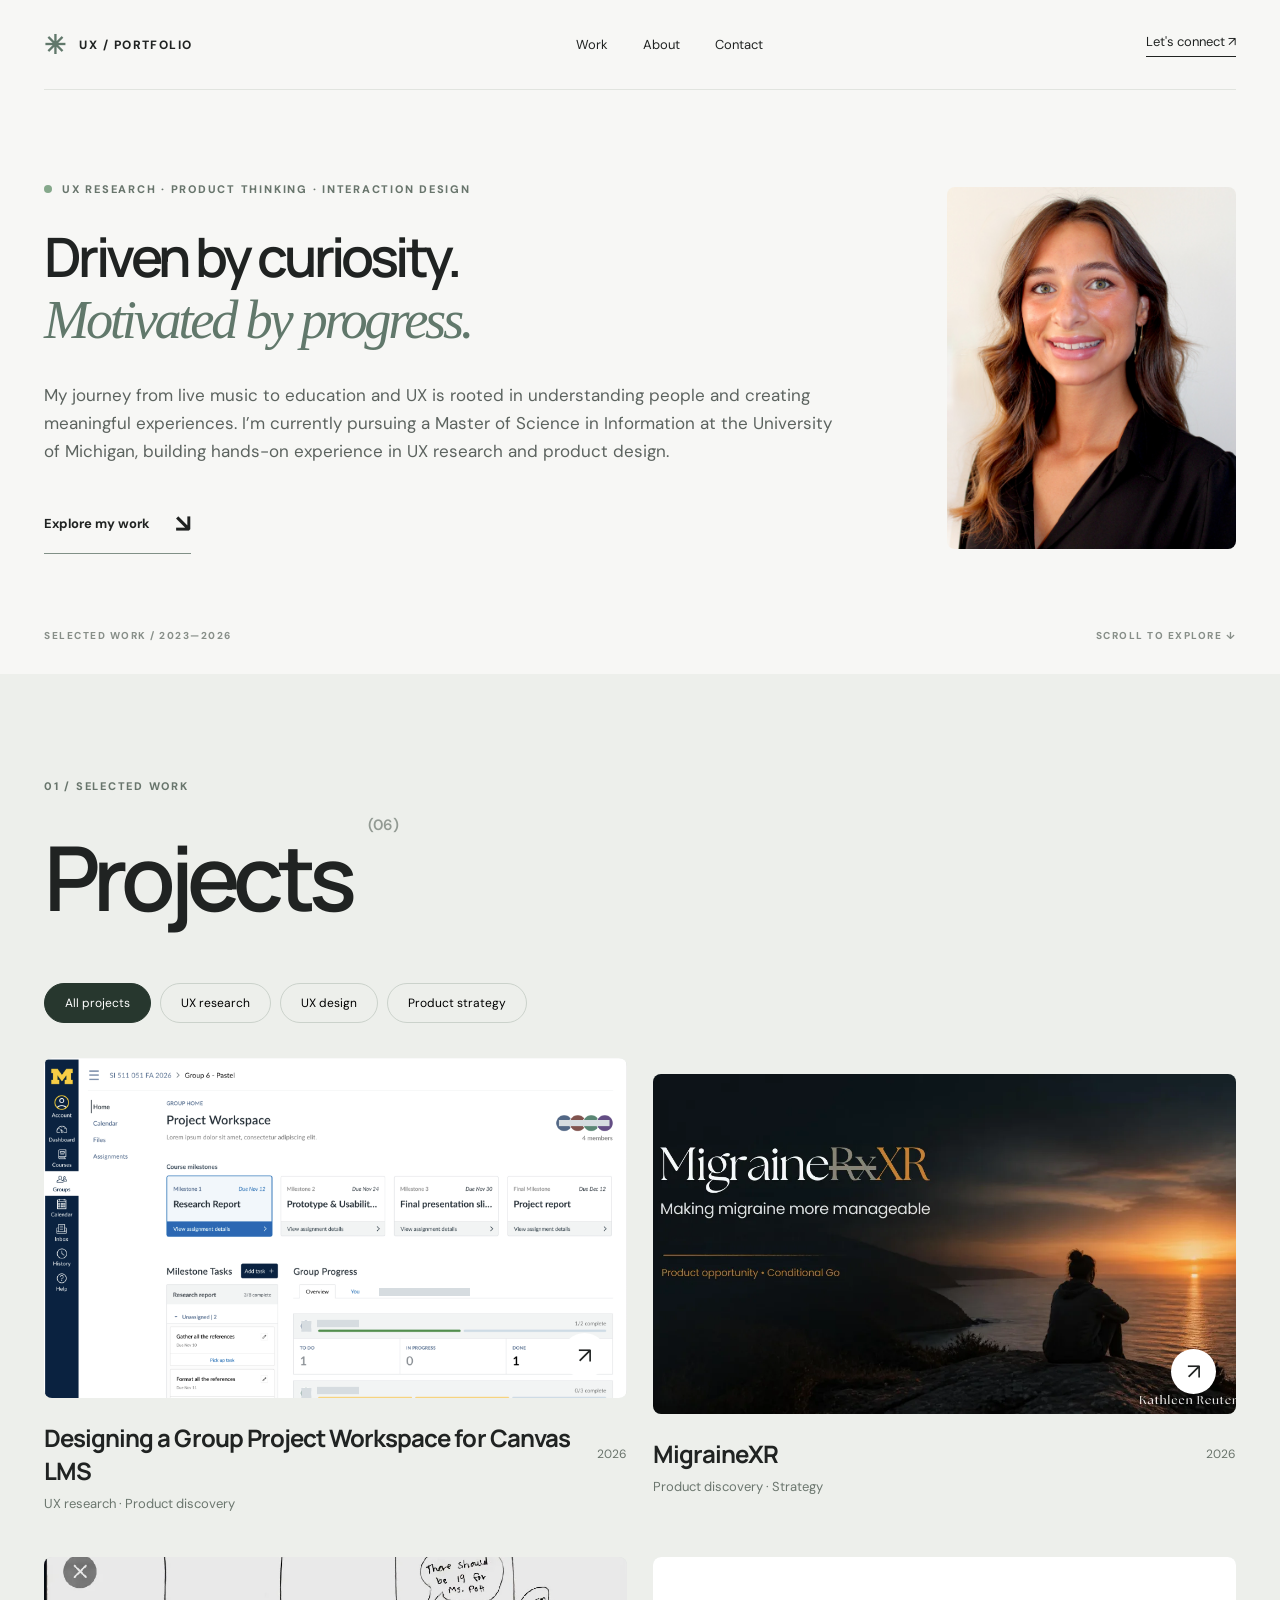
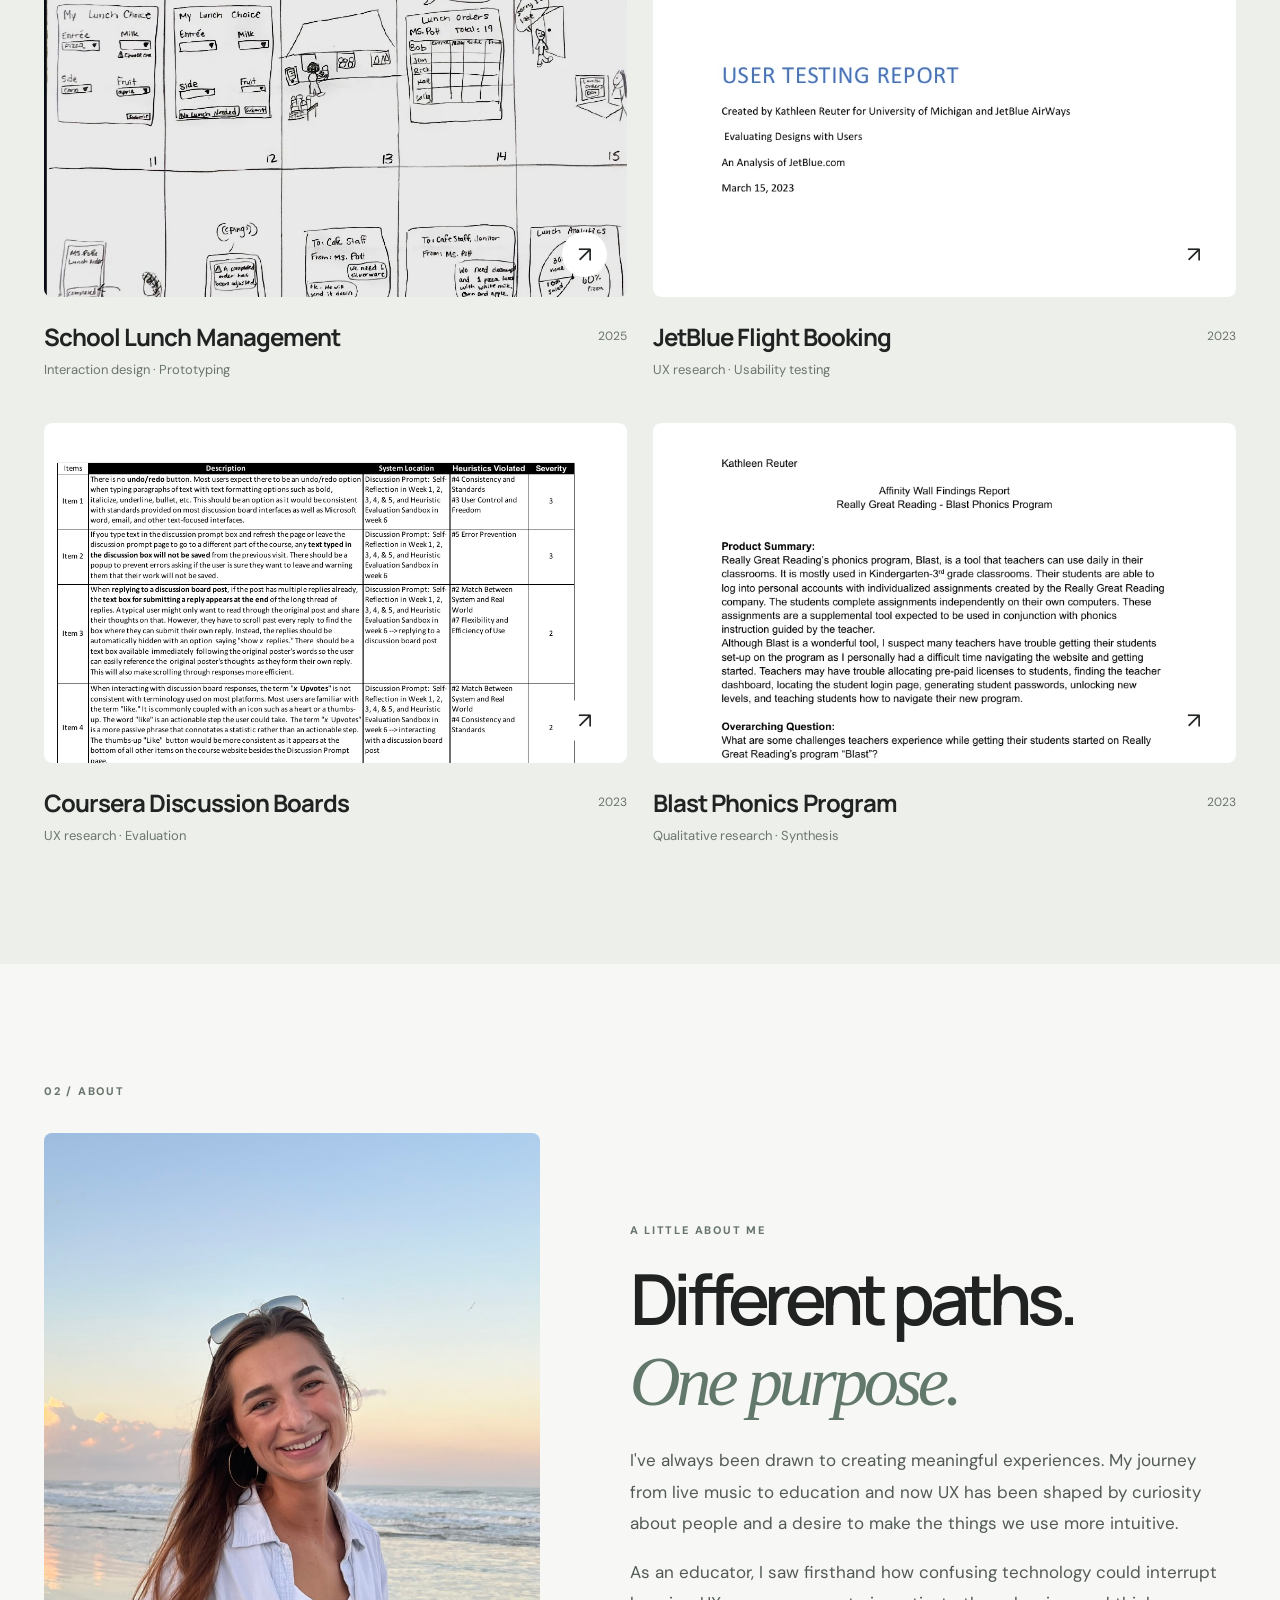
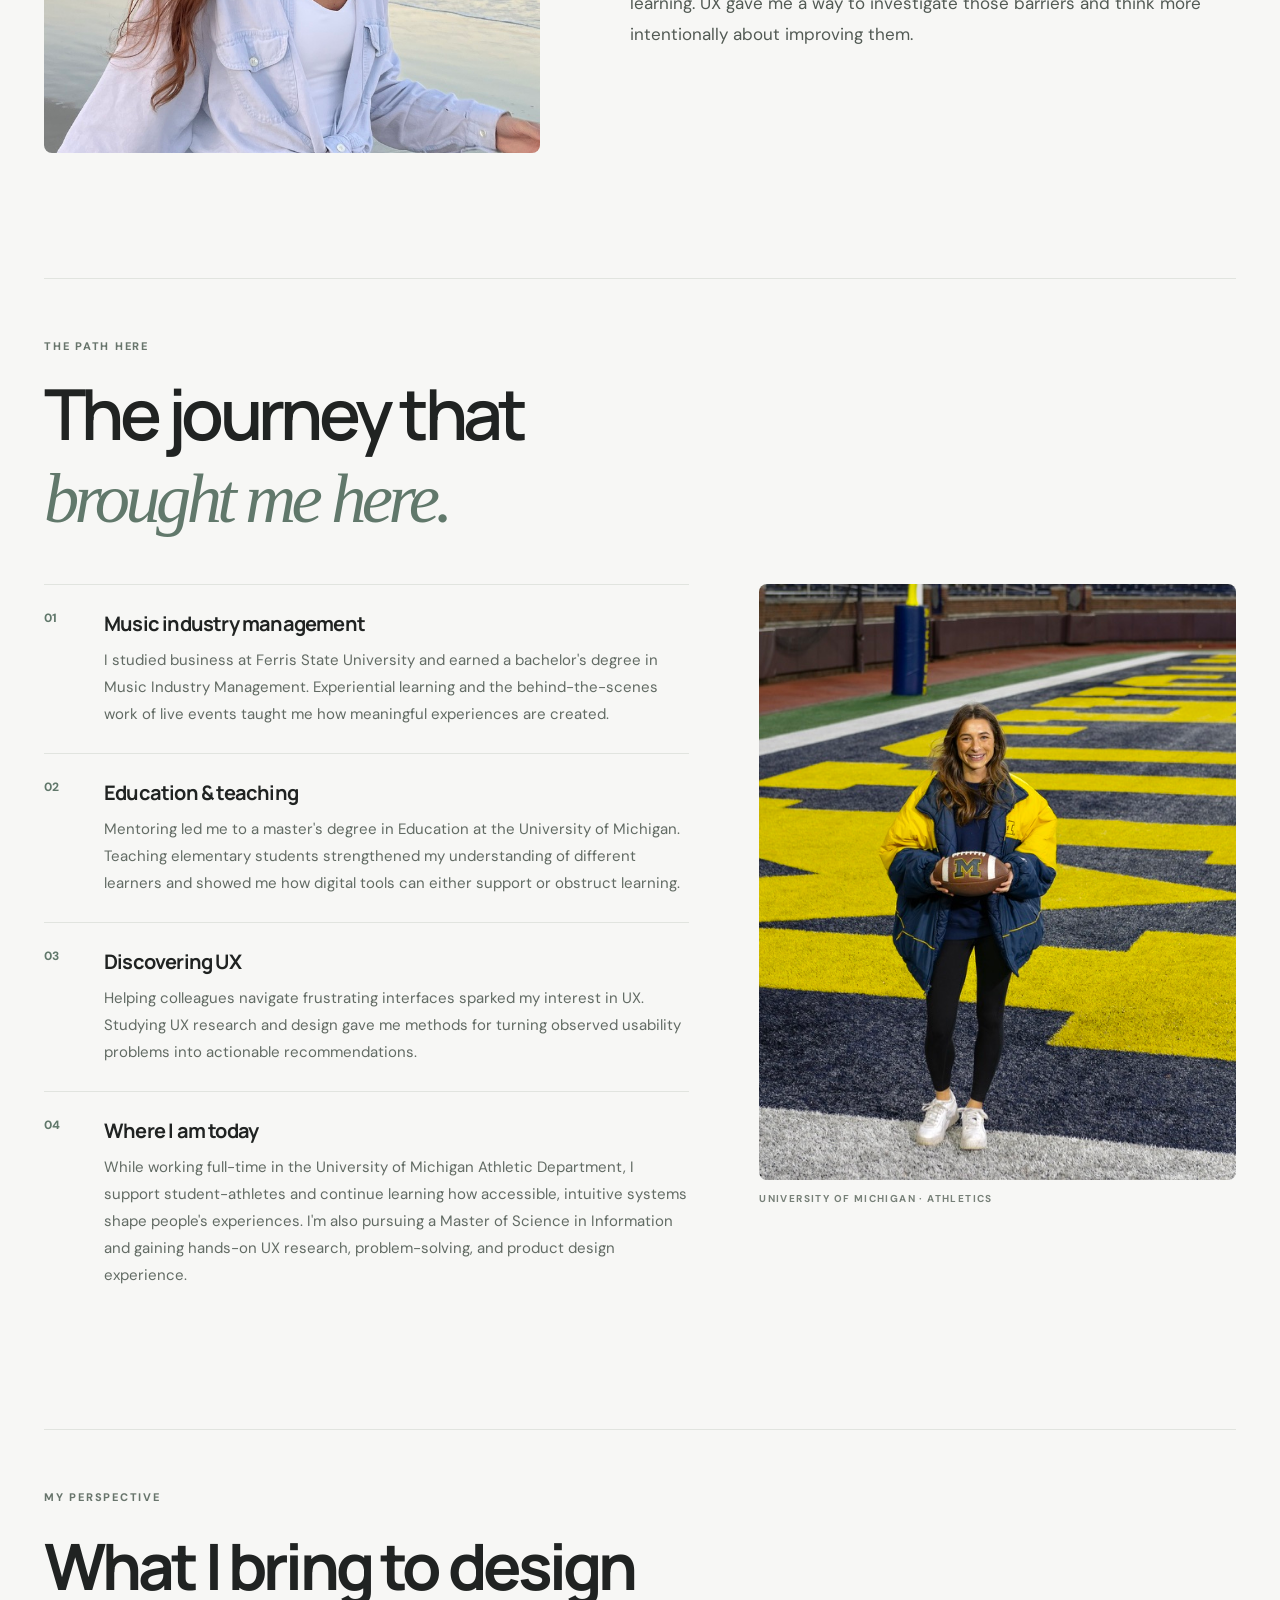
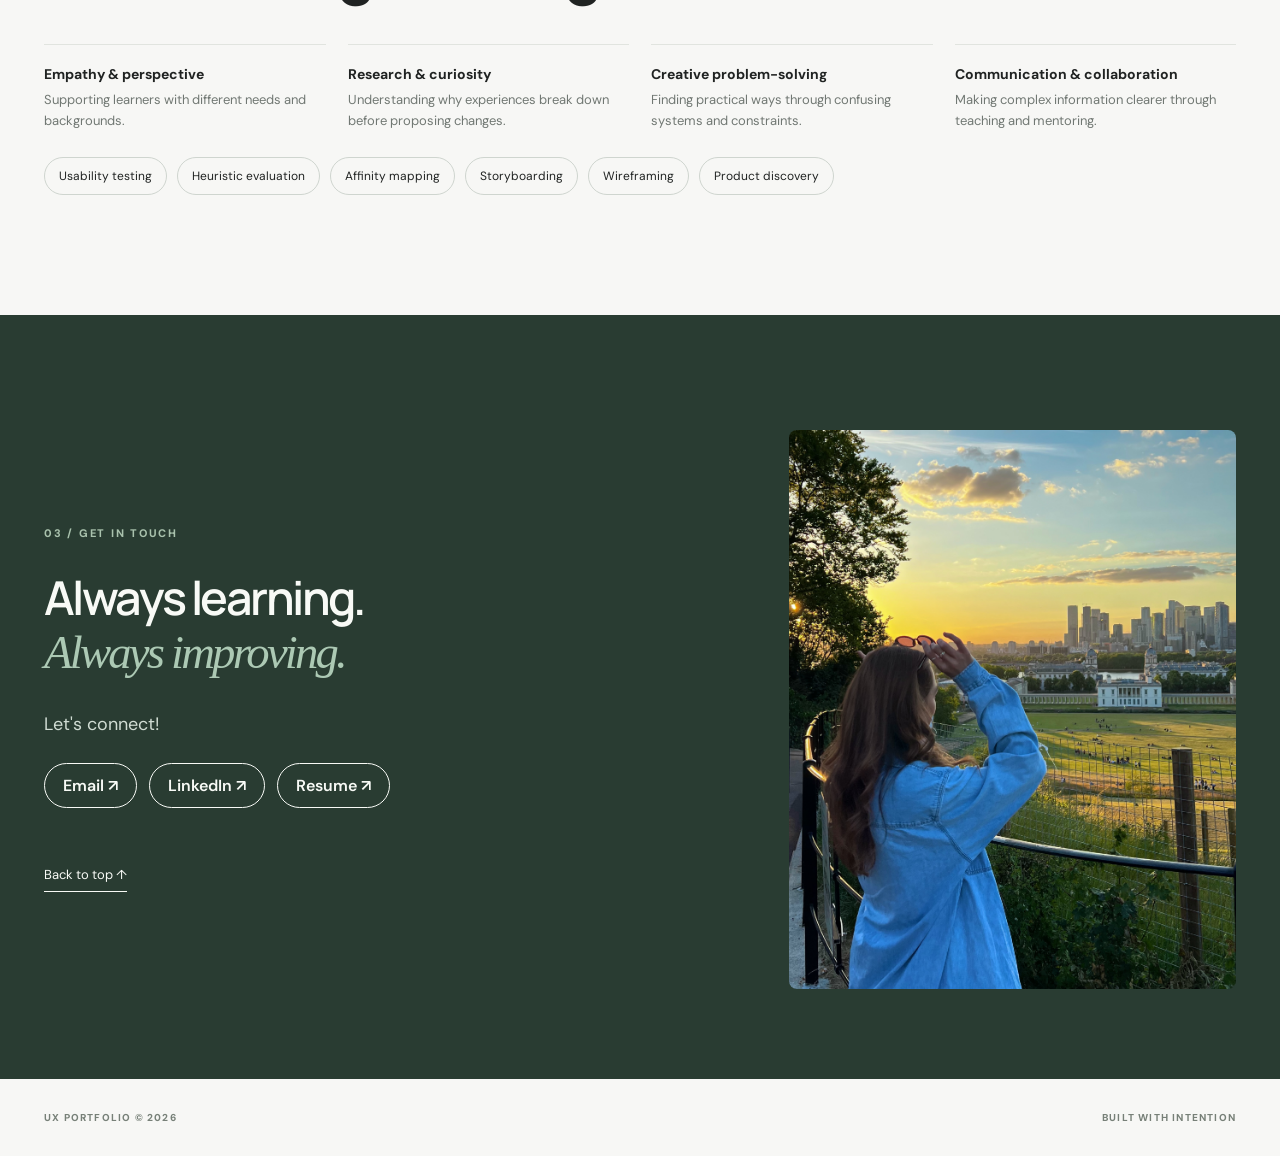
==== commit fede55f8: "Remove one sentence from portfolio About section" ====
--- a/index.html
+++ b/index.html
@@ -10,4 +10,4 @@
   gtag('config', 'G-4LZXW9NVQT');
 </script>
   <meta charset="utf-8"><meta name="viewport" content="width=device-width, initial-scale=1"><meta name="theme-color" content="#f7f7f5"><meta name="description" content="UX research, interaction design, and product discovery portfolio."><title>UX Portfolio — Research & Product Design</title><link rel="stylesheet" href="styles.css"></head>
-<body><a class="skip" href="#main">Skip to content</a><header class="nav wrap"><a class="brand" href="#home" aria-label="Portfolio home"><span class="brand-mark">✳</span><span>UX / PORTFOLIO</span></a><nav aria-label="Main navigation"><a href="#work">Work</a><a href="#about">About</a><a href="#contact">Contact</a></nav><a class="nav-cta" href="#contact">Let's connect <span aria-hidden="true">↗</span></a></header><main id="main"><section id="home" class="hero wrap"><div class="hero-layout"><div class="hero-copy"><div class="eyebrow"><span class="dot"></span> UX RESEARCH · PRODUCT THINKING · INTERACTION DESIGN</div><h1>Driven by curiosity.<br><em>Motivated by progress.</em></h1><p class="hero-intro">My journey from live music to education and UX is rooted in understanding people and creating meaningful experiences. I’m currently pursuing a Master of Science in Information at the University of Michigan, building hands-on experience in UX research and product design.</p><a class="hero-explore" href="#work">Explore my work <span aria-hidden="true">↘</span></a></div><figure class="hero-portrait"><img src="assets/photos/headshot.jpg" alt="Professional portrait of the portfolio designer" fetchpriority="high"></figure></div><div class="hero-meta"><span>SELECTED WORK / 2023—2026</span><span>SCROLL TO EXPLORE ↓</span></div></section><section id="work" class="work-section"><div class="wrap"><div class="section-heading"><div><div class="eyebrow">01 / SELECTED WORK</div><h2>Projects<span class="count">(06)</span></h2></div></div><div class="filters" role="group" aria-label="Filter projects"><button class="filter active" data-filter="all" aria-pressed="true">All projects</button><button class="filter" data-filter="research" aria-pressed="false">UX research</button><button class="filter" data-filter="design" aria-pressed="false">UX design</button><button class="filter" data-filter="strategy" aria-pressed="false">Product strategy</button></div><div class="project-grid" id="project-grid"></div></div></section><section id="about" class="about wrap"><div class="eyebrow">02 / ABOUT</div><div class="about-intro"><figure class="about-photo"><img src="assets/photos/beach.jpg" alt="Smiling portrait at the beach" loading="lazy"></figure><div class="about-intro-copy"><span class="small-label">A LITTLE ABOUT ME</span><h2>Different paths.<br><em>One purpose.</em></h2><p>I've always been drawn to creating meaningful experiences. My journey from live music to education and now UX has been shaped by curiosity about people and a desire to make the things we use more intuitive.</p><p>As an educator, I saw firsthand how confusing technology could interrupt learning. UX gave me a way to investigate those barriers and think more intentionally about improving them.</p></div></div><div class="journey"><div class="journey-heading"><span class="small-label">THE PATH HERE</span><h3>The journey that<br><em>brought me here.</em></h3></div><div class="journey-grid"><div class="journey-steps"><div class="journey-step"><span class="step-number">01</span><div><h4>Music industry management</h4><p>I studied business at Ferris State University and earned a bachelor's degree in Music Industry Management. Experiential learning and the behind-the-scenes work of live events taught me how meaningful experiences are created.</p></div></div><div class="journey-step"><span class="step-number">02</span><div><h4>Education & teaching</h4><p>Mentoring led me to a master's degree in Education at the University of Michigan. Teaching elementary students strengthened my understanding of different learners and showed me how digital tools can either support or obstruct learning.</p></div></div><div class="journey-step"><span class="step-number">03</span><div><h4>Discovering UX</h4><p>Helping colleagues navigate frustrating interfaces sparked my interest in UX. Studying UX research and design gave me methods for turning observed usability problems into actionable recommendations.</p></div></div><div class="journey-step"><span class="step-number">04</span><div><h4>Where I am today</h4><p>While working full-time in the University of Michigan Athletic Department, I support student-athletes and continue learning how accessible, intuitive systems shape people's experiences. I'm also pursuing a Master of Science in Information and gaining hands-on UX research, problem-solving, and product design experience.</p></div></div></div><figure class="journey-photo"><img src="assets/photos/stadium.jpg" alt="Standing in the Michigan Stadium end zone holding a football" loading="lazy"><figcaption>UNIVERSITY OF MICHIGAN · ATHLETICS</figcaption></figure></div></div><div class="strengths-section"><div class="strengths-heading"><span class="small-label">MY PERSPECTIVE</span><h3>What I bring to design</h3><p>Experiences across music, education, and UX inform the way I listen, collaborate, and solve problems.</p></div><div class="strength-grid"><div><strong>Empathy & perspective</strong><span>Supporting learners with different needs and backgrounds.</span></div><div><strong>Research & curiosity</strong><span>Understanding why experiences break down before proposing changes.</span></div><div><strong>Creative problem-solving</strong><span>Finding practical ways through confusing systems and constraints.</span></div><div><strong>Communication & collaboration</strong><span>Making complex information clearer through teaching and mentoring.</span></div></div><div class="skill-list"><span>Usability testing</span><span>Heuristic evaluation</span><span>Affinity mapping</span><span>Storyboarding</span><span>Wireframing</span><span>Product discovery</span></div></div></section><section id="contact" class="contact"><div class="wrap contact-layout"><div class="contact-copy"><div class="eyebrow">03 / GET IN TOUCH</div><h2><span class="contact-headline-line">Always learning.</span><em class="contact-headline-line">Always improving.</em></h2><p>Let's connect!</p><div class="contact-links" aria-label="Contact links"><a href="mailto:reuterk@umich.edu">Email ↗</a><a href="https://www.linkedin.com/in/kathleenreuter/" target="_blank" rel="noopener noreferrer">LinkedIn ↗</a><a href="assets/Kathleen_Reuter_Resume.pdf" target="_blank" rel="noopener noreferrer">Resume ↗</a></div><a href="#home" class="backtop">Back to top ↑</a></div><figure class="contact-photo"><img src="assets/photos/contact.jpg" alt="Smiling on a sunlit stone street while traveling" loading="lazy"></figure></div></section></main><footer class="footer wrap"><span>UX PORTFOLIO © <span id="year"></span></span><span>BUILT WITH INTENTION</span></footer><dialog id="case-dialog" aria-labelledby="case-title"><button class="close" id="close-dialog" aria-label="Close case study">✕</button><div id="case-content"></div></dialog><script src="projects.js"></script><script src="script.js"></script></body></html>
+<body><a class="skip" href="#main">Skip to content</a><header class="nav wrap"><a class="brand" href="#home" aria-label="Portfolio home"><span class="brand-mark">✳</span><span>UX / PORTFOLIO</span></a><nav aria-label="Main navigation"><a href="#work">Work</a><a href="#about">About</a><a href="#contact">Contact</a></nav><a class="nav-cta" href="#contact">Let's connect <span aria-hidden="true">↗</span></a></header><main id="main"><section id="home" class="hero wrap"><div class="hero-layout"><div class="hero-copy"><div class="eyebrow"><span class="dot"></span> UX RESEARCH · PRODUCT THINKING · INTERACTION DESIGN</div><h1>Driven by curiosity.<br><em>Motivated by progress.</em></h1><p class="hero-intro">My journey from live music to education and UX is rooted in understanding people and creating meaningful experiences. I’m currently pursuing a Master of Science in Information at the University of Michigan, building hands-on experience in UX research and product design.</p><a class="hero-explore" href="#work">Explore my work <span aria-hidden="true">↘</span></a></div><figure class="hero-portrait"><img src="assets/photos/headshot.jpg" alt="Professional portrait of the portfolio designer" fetchpriority="high"></figure></div><div class="hero-meta"><span>SELECTED WORK / 2023—2026</span><span>SCROLL TO EXPLORE ↓</span></div></section><section id="work" class="work-section"><div class="wrap"><div class="section-heading"><div><div class="eyebrow">01 / SELECTED WORK</div><h2>Projects<span class="count">(06)</span></h2></div></div><div class="filters" role="group" aria-label="Filter projects"><button class="filter active" data-filter="all" aria-pressed="true">All projects</button><button class="filter" data-filter="research" aria-pressed="false">UX research</button><button class="filter" data-filter="design" aria-pressed="false">UX design</button><button class="filter" data-filter="strategy" aria-pressed="false">Product strategy</button></div><div class="project-grid" id="project-grid"></div></div></section><section id="about" class="about wrap"><div class="eyebrow">02 / ABOUT</div><div class="about-intro"><figure class="about-photo"><img src="assets/photos/beach.jpg" alt="Smiling portrait at the beach" loading="lazy"></figure><div class="about-intro-copy"><span class="small-label">A LITTLE ABOUT ME</span><h2>Different paths.<br><em>One purpose.</em></h2><p>I've always been drawn to creating meaningful experiences. My journey from live music to education and now UX has been shaped by curiosity about people and a desire to make the things we use more intuitive.</p><p>As an educator, I saw firsthand how confusing technology could interrupt learning. UX gave me a way to investigate those barriers and think more intentionally about improving them.</p></div></div><div class="journey"><div class="journey-heading"><span class="small-label">THE PATH HERE</span><h3>The journey that<br><em>brought me here.</em></h3></div><div class="journey-grid"><div class="journey-steps"><div class="journey-step"><span class="step-number">01</span><div><h4>Music industry management</h4><p>I studied business at Ferris State University and earned a bachelor's degree in Music Industry Management. Experiential learning and the behind-the-scenes work of live events taught me how meaningful experiences are created.</p></div></div><div class="journey-step"><span class="step-number">02</span><div><h4>Education & teaching</h4><p>Mentoring led me to a master's degree in Education at the University of Michigan. Teaching elementary students strengthened my understanding of different learners and showed me how digital tools can either support or obstruct learning.</p></div></div><div class="journey-step"><span class="step-number">03</span><div><h4>Discovering UX</h4><p>Helping colleagues navigate frustrating interfaces sparked my interest in UX. Studying UX research and design gave me methods for turning observed usability problems into actionable recommendations.</p></div></div><div class="journey-step"><span class="step-number">04</span><div><h4>Where I am today</h4><p>While working full-time in the University of Michigan Athletic Department, I support student-athletes and continue learning how accessible, intuitive systems shape people's experiences. I'm also pursuing a Master of Science in Information and gaining hands-on UX research, problem-solving, and product design experience.</p></div></div></div><figure class="journey-photo"><img src="assets/photos/stadium.jpg" alt="Standing in the Michigan Stadium end zone holding a football" loading="lazy"><figcaption>UNIVERSITY OF MICHIGAN · ATHLETICS</figcaption></figure></div></div><div class="strengths-section"><div class="strengths-heading"><span class="small-label">MY PERSPECTIVE</span><h3>What I bring to design</h3></div><div class="strength-grid"><div><strong>Empathy & perspective</strong><span>Supporting learners with different needs and backgrounds.</span></div><div><strong>Research & curiosity</strong><span>Understanding why experiences break down before proposing changes.</span></div><div><strong>Creative problem-solving</strong><span>Finding practical ways through confusing systems and constraints.</span></div><div><strong>Communication & collaboration</strong><span>Making complex information clearer through teaching and mentoring.</span></div></div><div class="skill-list"><span>Usability testing</span><span>Heuristic evaluation</span><span>Affinity mapping</span><span>Storyboarding</span><span>Wireframing</span><span>Product discovery</span></div></div></section><section id="contact" class="contact"><div class="wrap contact-layout"><div class="contact-copy"><div class="eyebrow">03 / GET IN TOUCH</div><h2><span class="contact-headline-line">Always learning.</span><em class="contact-headline-line">Always improving.</em></h2><p>Let's connect!</p><div class="contact-links" aria-label="Contact links"><a href="mailto:reuterk@umich.edu">Email ↗</a><a href="https://www.linkedin.com/in/kathleenreuter/" target="_blank" rel="noopener noreferrer">LinkedIn ↗</a><a href="assets/Kathleen_Reuter_Resume.pdf" target="_blank" rel="noopener noreferrer">Resume ↗</a></div><a href="#home" class="backtop">Back to top ↑</a></div><figure class="contact-photo"><img src="assets/photos/contact.jpg" alt="Smiling on a sunlit stone street while traveling" loading="lazy"></figure></div></section></main><footer class="footer wrap"><span>UX PORTFOLIO © <span id="year"></span></span><span>BUILT WITH INTENTION</span></footer><dialog id="case-dialog" aria-labelledby="case-title"><button class="close" id="close-dialog" aria-label="Close case study">✕</button><div id="case-content"></div></dialog><script src="projects.js"></script><script src="script.js"></script></body></html>
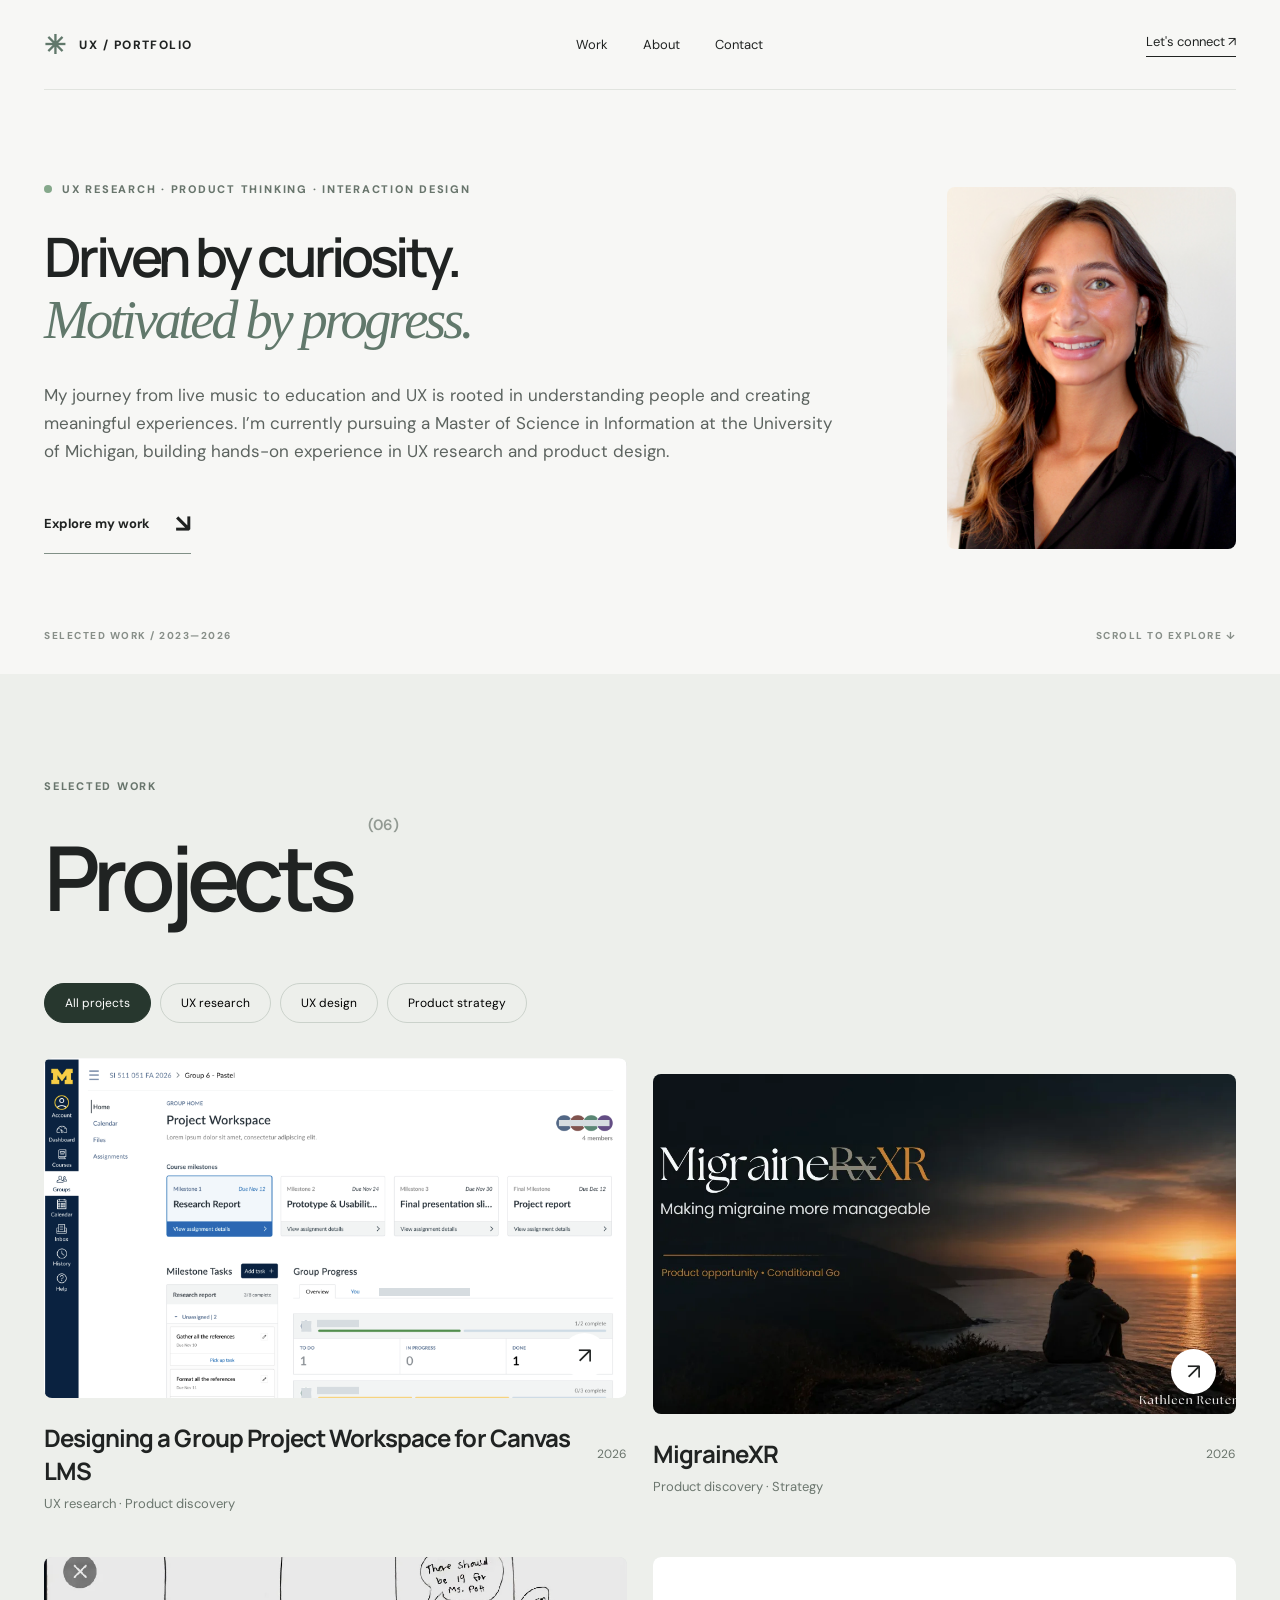
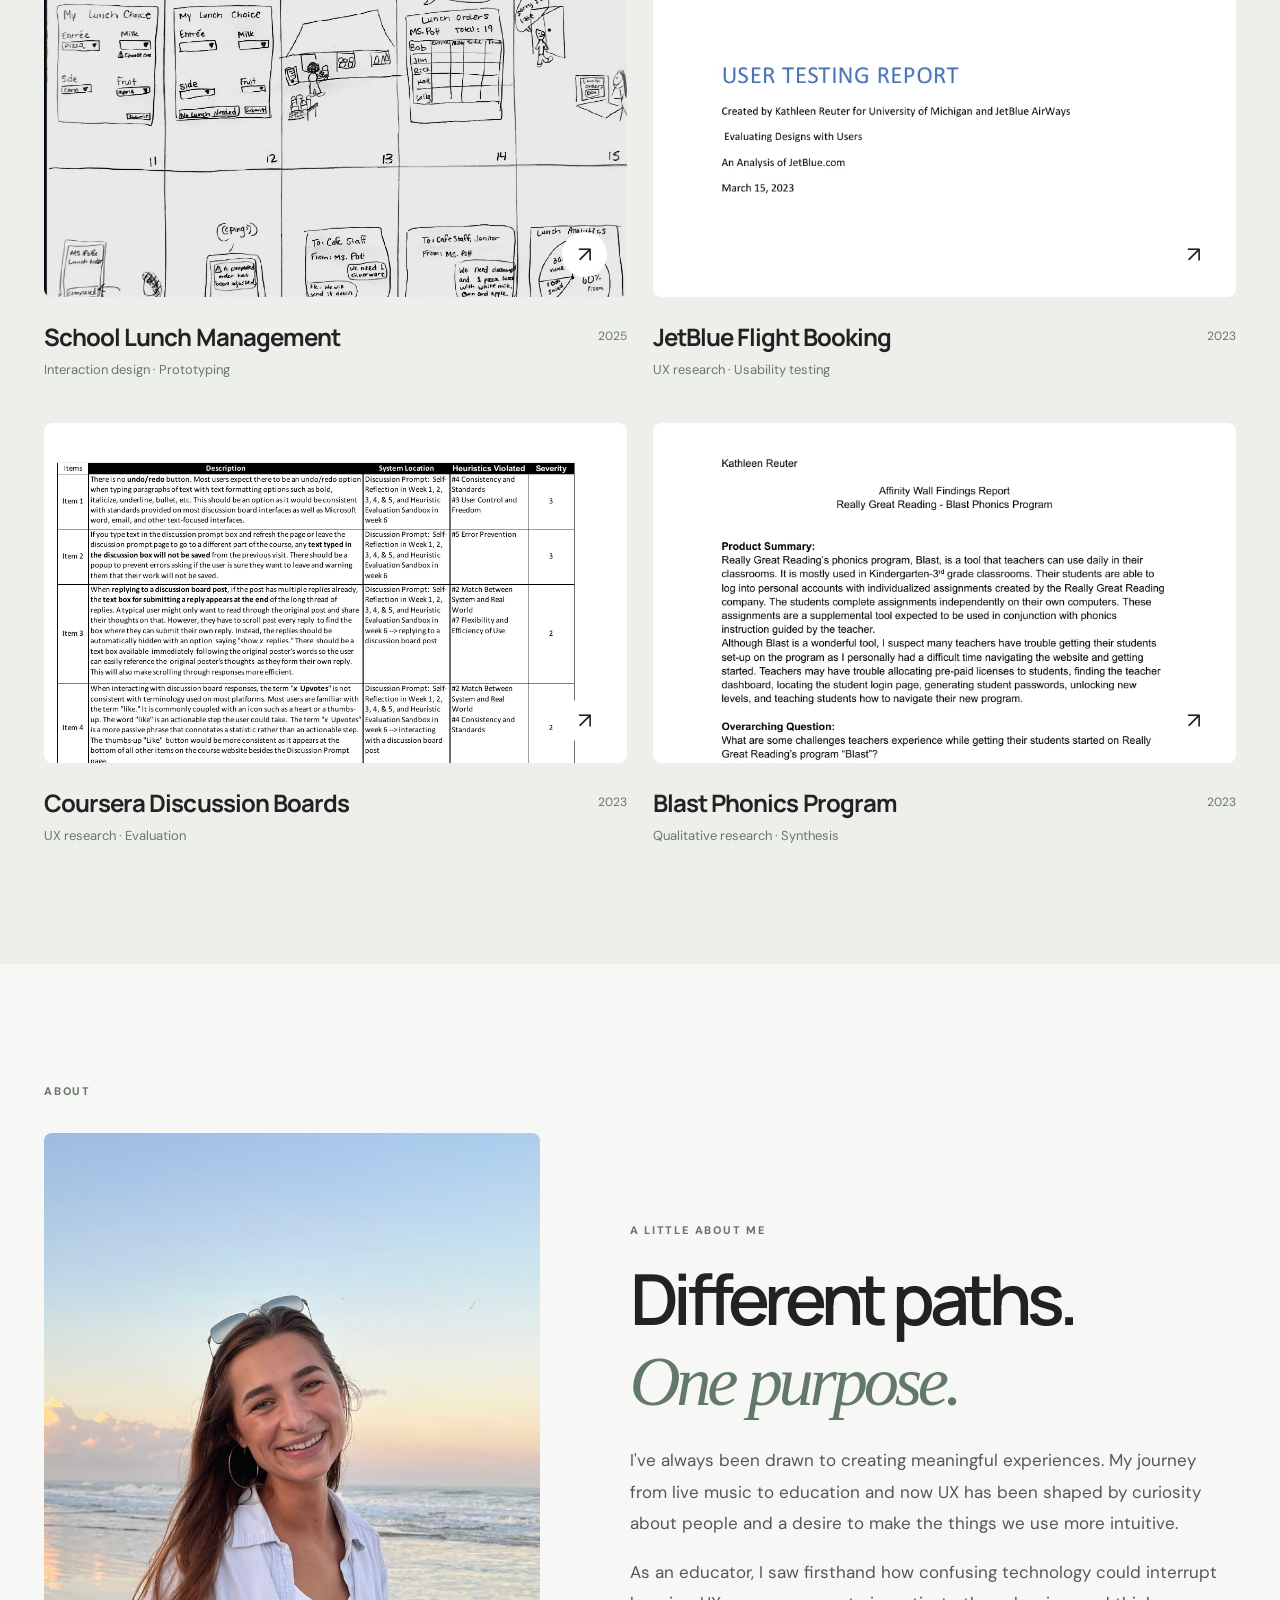
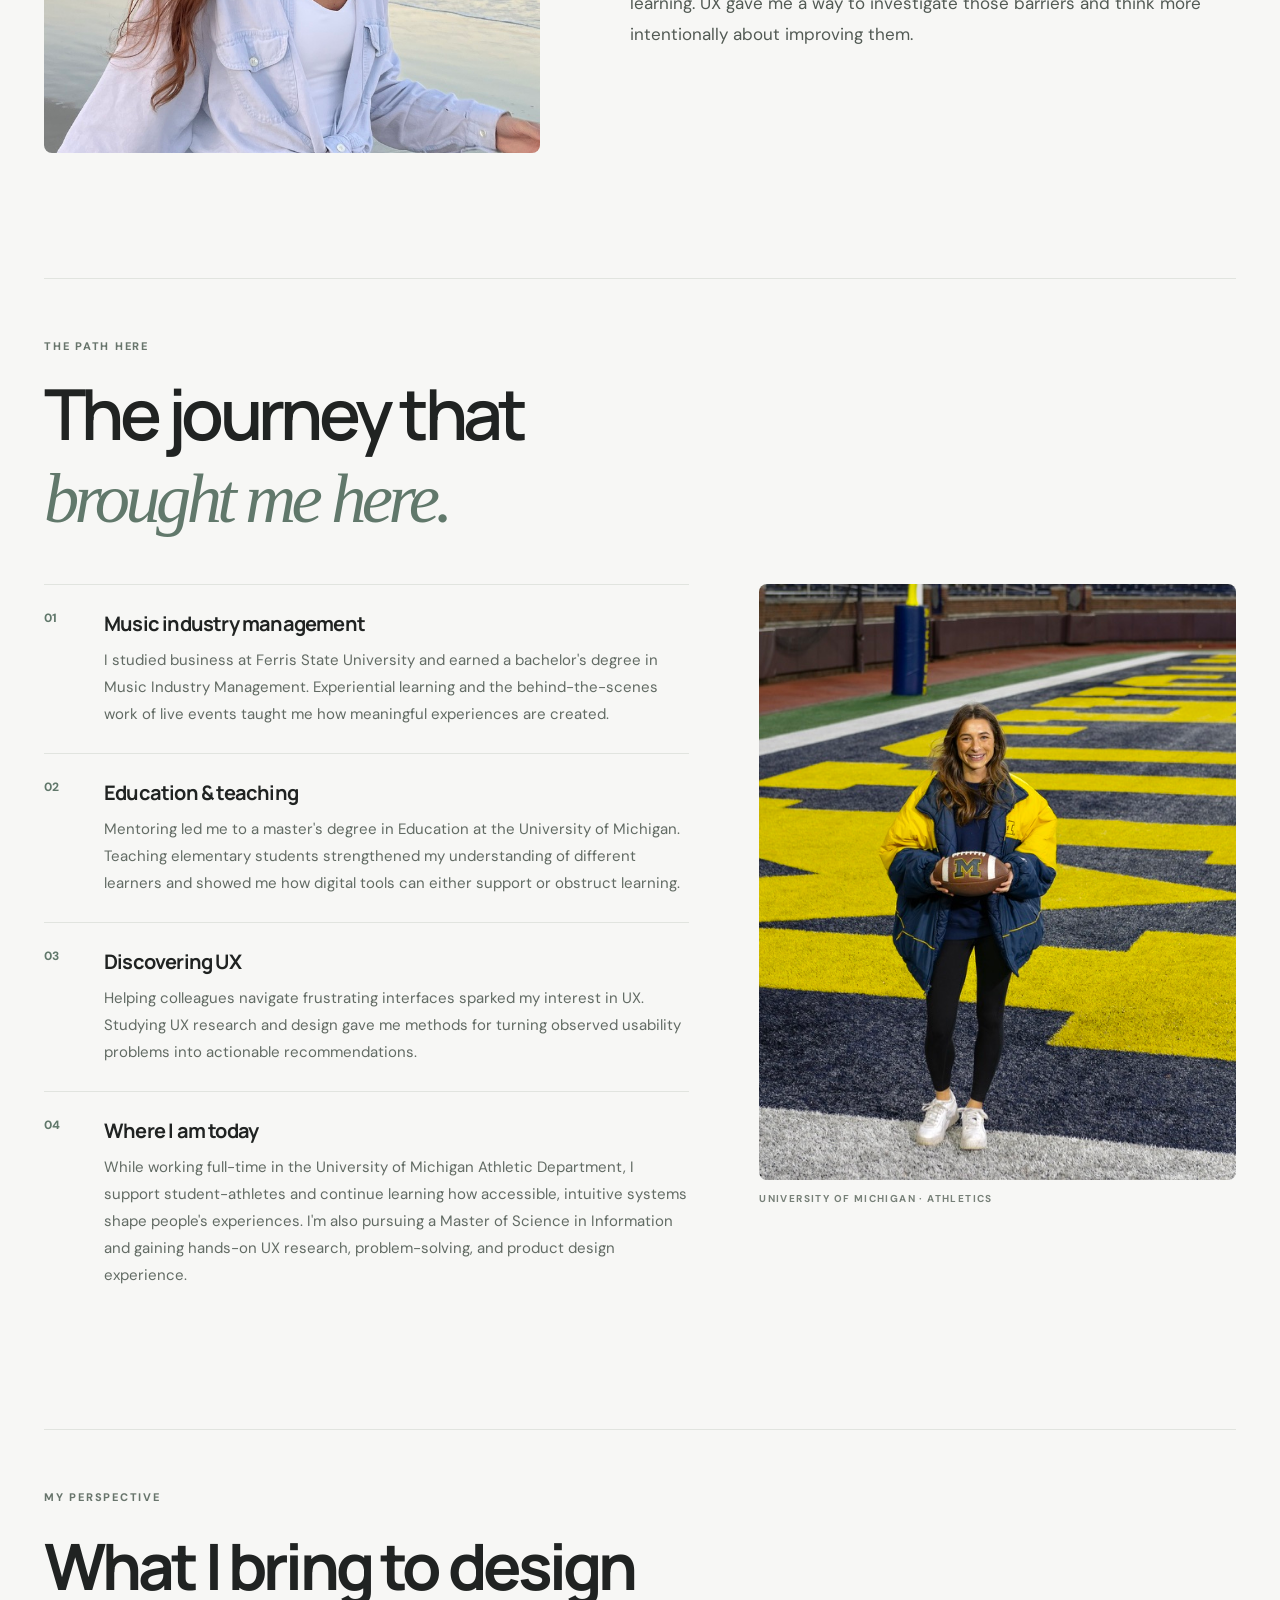
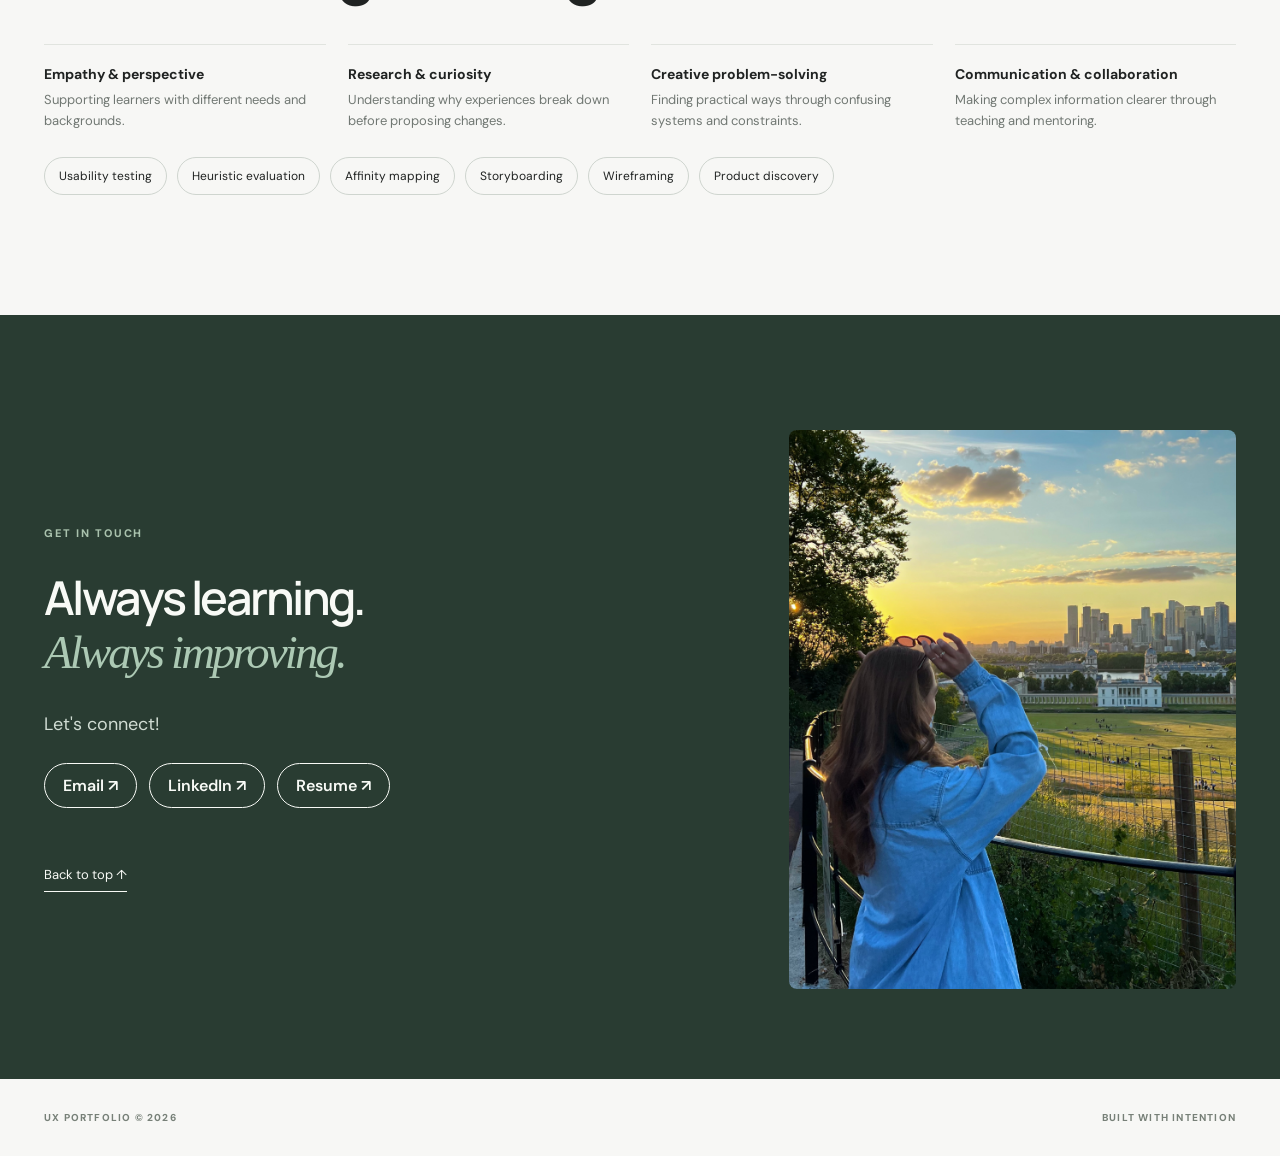
==== commit 695678d7: "Remove numbering from homepage section labels" ====
--- a/index.html
+++ b/index.html
@@ -10,4 +10,4 @@
   gtag('config', 'G-4LZXW9NVQT');
 </script>
   <meta charset="utf-8"><meta name="viewport" content="width=device-width, initial-scale=1"><meta name="theme-color" content="#f7f7f5"><meta name="description" content="UX research, interaction design, and product discovery portfolio."><title>UX Portfolio — Research & Product Design</title><link rel="stylesheet" href="styles.css"></head>
-<body><a class="skip" href="#main">Skip to content</a><header class="nav wrap"><a class="brand" href="#home" aria-label="Portfolio home"><span class="brand-mark">✳</span><span>UX / PORTFOLIO</span></a><nav aria-label="Main navigation"><a href="#work">Work</a><a href="#about">About</a><a href="#contact">Contact</a></nav><a class="nav-cta" href="#contact">Let's connect <span aria-hidden="true">↗</span></a></header><main id="main"><section id="home" class="hero wrap"><div class="hero-layout"><div class="hero-copy"><div class="eyebrow"><span class="dot"></span> UX RESEARCH · PRODUCT THINKING · INTERACTION DESIGN</div><h1>Driven by curiosity.<br><em>Motivated by progress.</em></h1><p class="hero-intro">My journey from live music to education and UX is rooted in understanding people and creating meaningful experiences. I’m currently pursuing a Master of Science in Information at the University of Michigan, building hands-on experience in UX research and product design.</p><a class="hero-explore" href="#work">Explore my work <span aria-hidden="true">↘</span></a></div><figure class="hero-portrait"><img src="assets/photos/headshot.jpg" alt="Professional portrait of the portfolio designer" fetchpriority="high"></figure></div><div class="hero-meta"><span>SELECTED WORK / 2023—2026</span><span>SCROLL TO EXPLORE ↓</span></div></section><section id="work" class="work-section"><div class="wrap"><div class="section-heading"><div><div class="eyebrow">01 / SELECTED WORK</div><h2>Projects<span class="count">(06)</span></h2></div></div><div class="filters" role="group" aria-label="Filter projects"><button class="filter active" data-filter="all" aria-pressed="true">All projects</button><button class="filter" data-filter="research" aria-pressed="false">UX research</button><button class="filter" data-filter="design" aria-pressed="false">UX design</button><button class="filter" data-filter="strategy" aria-pressed="false">Product strategy</button></div><div class="project-grid" id="project-grid"></div></div></section><section id="about" class="about wrap"><div class="eyebrow">02 / ABOUT</div><div class="about-intro"><figure class="about-photo"><img src="assets/photos/beach.jpg" alt="Smiling portrait at the beach" loading="lazy"></figure><div class="about-intro-copy"><span class="small-label">A LITTLE ABOUT ME</span><h2>Different paths.<br><em>One purpose.</em></h2><p>I've always been drawn to creating meaningful experiences. My journey from live music to education and now UX has been shaped by curiosity about people and a desire to make the things we use more intuitive.</p><p>As an educator, I saw firsthand how confusing technology could interrupt learning. UX gave me a way to investigate those barriers and think more intentionally about improving them.</p></div></div><div class="journey"><div class="journey-heading"><span class="small-label">THE PATH HERE</span><h3>The journey that<br><em>brought me here.</em></h3></div><div class="journey-grid"><div class="journey-steps"><div class="journey-step"><span class="step-number">01</span><div><h4>Music industry management</h4><p>I studied business at Ferris State University and earned a bachelor's degree in Music Industry Management. Experiential learning and the behind-the-scenes work of live events taught me how meaningful experiences are created.</p></div></div><div class="journey-step"><span class="step-number">02</span><div><h4>Education & teaching</h4><p>Mentoring led me to a master's degree in Education at the University of Michigan. Teaching elementary students strengthened my understanding of different learners and showed me how digital tools can either support or obstruct learning.</p></div></div><div class="journey-step"><span class="step-number">03</span><div><h4>Discovering UX</h4><p>Helping colleagues navigate frustrating interfaces sparked my interest in UX. Studying UX research and design gave me methods for turning observed usability problems into actionable recommendations.</p></div></div><div class="journey-step"><span class="step-number">04</span><div><h4>Where I am today</h4><p>While working full-time in the University of Michigan Athletic Department, I support student-athletes and continue learning how accessible, intuitive systems shape people's experiences. I'm also pursuing a Master of Science in Information and gaining hands-on UX research, problem-solving, and product design experience.</p></div></div></div><figure class="journey-photo"><img src="assets/photos/stadium.jpg" alt="Standing in the Michigan Stadium end zone holding a football" loading="lazy"><figcaption>UNIVERSITY OF MICHIGAN · ATHLETICS</figcaption></figure></div></div><div class="strengths-section"><div class="strengths-heading"><span class="small-label">MY PERSPECTIVE</span><h3>What I bring to design</h3></div><div class="strength-grid"><div><strong>Empathy & perspective</strong><span>Supporting learners with different needs and backgrounds.</span></div><div><strong>Research & curiosity</strong><span>Understanding why experiences break down before proposing changes.</span></div><div><strong>Creative problem-solving</strong><span>Finding practical ways through confusing systems and constraints.</span></div><div><strong>Communication & collaboration</strong><span>Making complex information clearer through teaching and mentoring.</span></div></div><div class="skill-list"><span>Usability testing</span><span>Heuristic evaluation</span><span>Affinity mapping</span><span>Storyboarding</span><span>Wireframing</span><span>Product discovery</span></div></div></section><section id="contact" class="contact"><div class="wrap contact-layout"><div class="contact-copy"><div class="eyebrow">03 / GET IN TOUCH</div><h2><span class="contact-headline-line">Always learning.</span><em class="contact-headline-line">Always improving.</em></h2><p>Let's connect!</p><div class="contact-links" aria-label="Contact links"><a href="mailto:reuterk@umich.edu">Email ↗</a><a href="https://www.linkedin.com/in/kathleenreuter/" target="_blank" rel="noopener noreferrer">LinkedIn ↗</a><a href="assets/Kathleen_Reuter_Resume.pdf" target="_blank" rel="noopener noreferrer">Resume ↗</a></div><a href="#home" class="backtop">Back to top ↑</a></div><figure class="contact-photo"><img src="assets/photos/contact.jpg" alt="Smiling on a sunlit stone street while traveling" loading="lazy"></figure></div></section></main><footer class="footer wrap"><span>UX PORTFOLIO © <span id="year"></span></span><span>BUILT WITH INTENTION</span></footer><dialog id="case-dialog" aria-labelledby="case-title"><button class="close" id="close-dialog" aria-label="Close case study">✕</button><div id="case-content"></div></dialog><script src="projects.js"></script><script src="script.js"></script></body></html>
+<body><a class="skip" href="#main">Skip to content</a><header class="nav wrap"><a class="brand" href="#home" aria-label="Portfolio home"><span class="brand-mark">✳</span><span>UX / PORTFOLIO</span></a><nav aria-label="Main navigation"><a href="#work">Work</a><a href="#about">About</a><a href="#contact">Contact</a></nav><a class="nav-cta" href="#contact">Let's connect <span aria-hidden="true">↗</span></a></header><main id="main"><section id="home" class="hero wrap"><div class="hero-layout"><div class="hero-copy"><div class="eyebrow"><span class="dot"></span> UX RESEARCH · PRODUCT THINKING · INTERACTION DESIGN</div><h1>Driven by curiosity.<br><em>Motivated by progress.</em></h1><p class="hero-intro">My journey from live music to education and UX is rooted in understanding people and creating meaningful experiences. I’m currently pursuing a Master of Science in Information at the University of Michigan, building hands-on experience in UX research and product design.</p><a class="hero-explore" href="#work">Explore my work <span aria-hidden="true">↘</span></a></div><figure class="hero-portrait"><img src="assets/photos/headshot.jpg" alt="Professional portrait of the portfolio designer" fetchpriority="high"></figure></div><div class="hero-meta"><span>SELECTED WORK / 2023—2026</span><span>SCROLL TO EXPLORE ↓</span></div></section><section id="work" class="work-section"><div class="wrap"><div class="section-heading"><div><div class="eyebrow">SELECTED WORK</div><h2>Projects<span class="count">(06)</span></h2></div></div><div class="filters" role="group" aria-label="Filter projects"><button class="filter active" data-filter="all" aria-pressed="true">All projects</button><button class="filter" data-filter="research" aria-pressed="false">UX research</button><button class="filter" data-filter="design" aria-pressed="false">UX design</button><button class="filter" data-filter="strategy" aria-pressed="false">Product strategy</button></div><div class="project-grid" id="project-grid"></div></div></section><section id="about" class="about wrap"><div class="eyebrow">ABOUT</div><div class="about-intro"><figure class="about-photo"><img src="assets/photos/beach.jpg" alt="Smiling portrait at the beach" loading="lazy"></figure><div class="about-intro-copy"><span class="small-label">A LITTLE ABOUT ME</span><h2>Different paths.<br><em>One purpose.</em></h2><p>I've always been drawn to creating meaningful experiences. My journey from live music to education and now UX has been shaped by curiosity about people and a desire to make the things we use more intuitive.</p><p>As an educator, I saw firsthand how confusing technology could interrupt learning. UX gave me a way to investigate those barriers and think more intentionally about improving them.</p></div></div><div class="journey"><div class="journey-heading"><span class="small-label">THE PATH HERE</span><h3>The journey that<br><em>brought me here.</em></h3></div><div class="journey-grid"><div class="journey-steps"><div class="journey-step"><span class="step-number">01</span><div><h4>Music industry management</h4><p>I studied business at Ferris State University and earned a bachelor's degree in Music Industry Management. Experiential learning and the behind-the-scenes work of live events taught me how meaningful experiences are created.</p></div></div><div class="journey-step"><span class="step-number">02</span><div><h4>Education & teaching</h4><p>Mentoring led me to a master's degree in Education at the University of Michigan. Teaching elementary students strengthened my understanding of different learners and showed me how digital tools can either support or obstruct learning.</p></div></div><div class="journey-step"><span class="step-number">03</span><div><h4>Discovering UX</h4><p>Helping colleagues navigate frustrating interfaces sparked my interest in UX. Studying UX research and design gave me methods for turning observed usability problems into actionable recommendations.</p></div></div><div class="journey-step"><span class="step-number">04</span><div><h4>Where I am today</h4><p>While working full-time in the University of Michigan Athletic Department, I support student-athletes and continue learning how accessible, intuitive systems shape people's experiences. I'm also pursuing a Master of Science in Information and gaining hands-on UX research, problem-solving, and product design experience.</p></div></div></div><figure class="journey-photo"><img src="assets/photos/stadium.jpg" alt="Standing in the Michigan Stadium end zone holding a football" loading="lazy"><figcaption>UNIVERSITY OF MICHIGAN · ATHLETICS</figcaption></figure></div></div><div class="strengths-section"><div class="strengths-heading"><span class="small-label">MY PERSPECTIVE</span><h3>What I bring to design</h3></div><div class="strength-grid"><div><strong>Empathy & perspective</strong><span>Supporting learners with different needs and backgrounds.</span></div><div><strong>Research & curiosity</strong><span>Understanding why experiences break down before proposing changes.</span></div><div><strong>Creative problem-solving</strong><span>Finding practical ways through confusing systems and constraints.</span></div><div><strong>Communication & collaboration</strong><span>Making complex information clearer through teaching and mentoring.</span></div></div><div class="skill-list"><span>Usability testing</span><span>Heuristic evaluation</span><span>Affinity mapping</span><span>Storyboarding</span><span>Wireframing</span><span>Product discovery</span></div></div></section><section id="contact" class="contact"><div class="wrap contact-layout"><div class="contact-copy"><div class="eyebrow">GET IN TOUCH</div><h2><span class="contact-headline-line">Always learning.</span><em class="contact-headline-line">Always improving.</em></h2><p>Let's connect!</p><div class="contact-links" aria-label="Contact links"><a href="mailto:reuterk@umich.edu">Email ↗</a><a href="https://www.linkedin.com/in/kathleenreuter/" target="_blank" rel="noopener noreferrer">LinkedIn ↗</a><a href="assets/Kathleen_Reuter_Resume.pdf" target="_blank" rel="noopener noreferrer">Resume ↗</a></div><a href="#home" class="backtop">Back to top ↑</a></div><figure class="contact-photo"><img src="assets/photos/contact.jpg" alt="Smiling on a sunlit stone street while traveling" loading="lazy"></figure></div></section></main><footer class="footer wrap"><span>UX PORTFOLIO © <span id="year"></span></span><span>BUILT WITH INTENTION</span></footer><dialog id="case-dialog" aria-labelledby="case-title"><button class="close" id="close-dialog" aria-label="Close case study">✕</button><div id="case-content"></div></dialog><script src="projects.js"></script><script src="script.js"></script></body></html>
